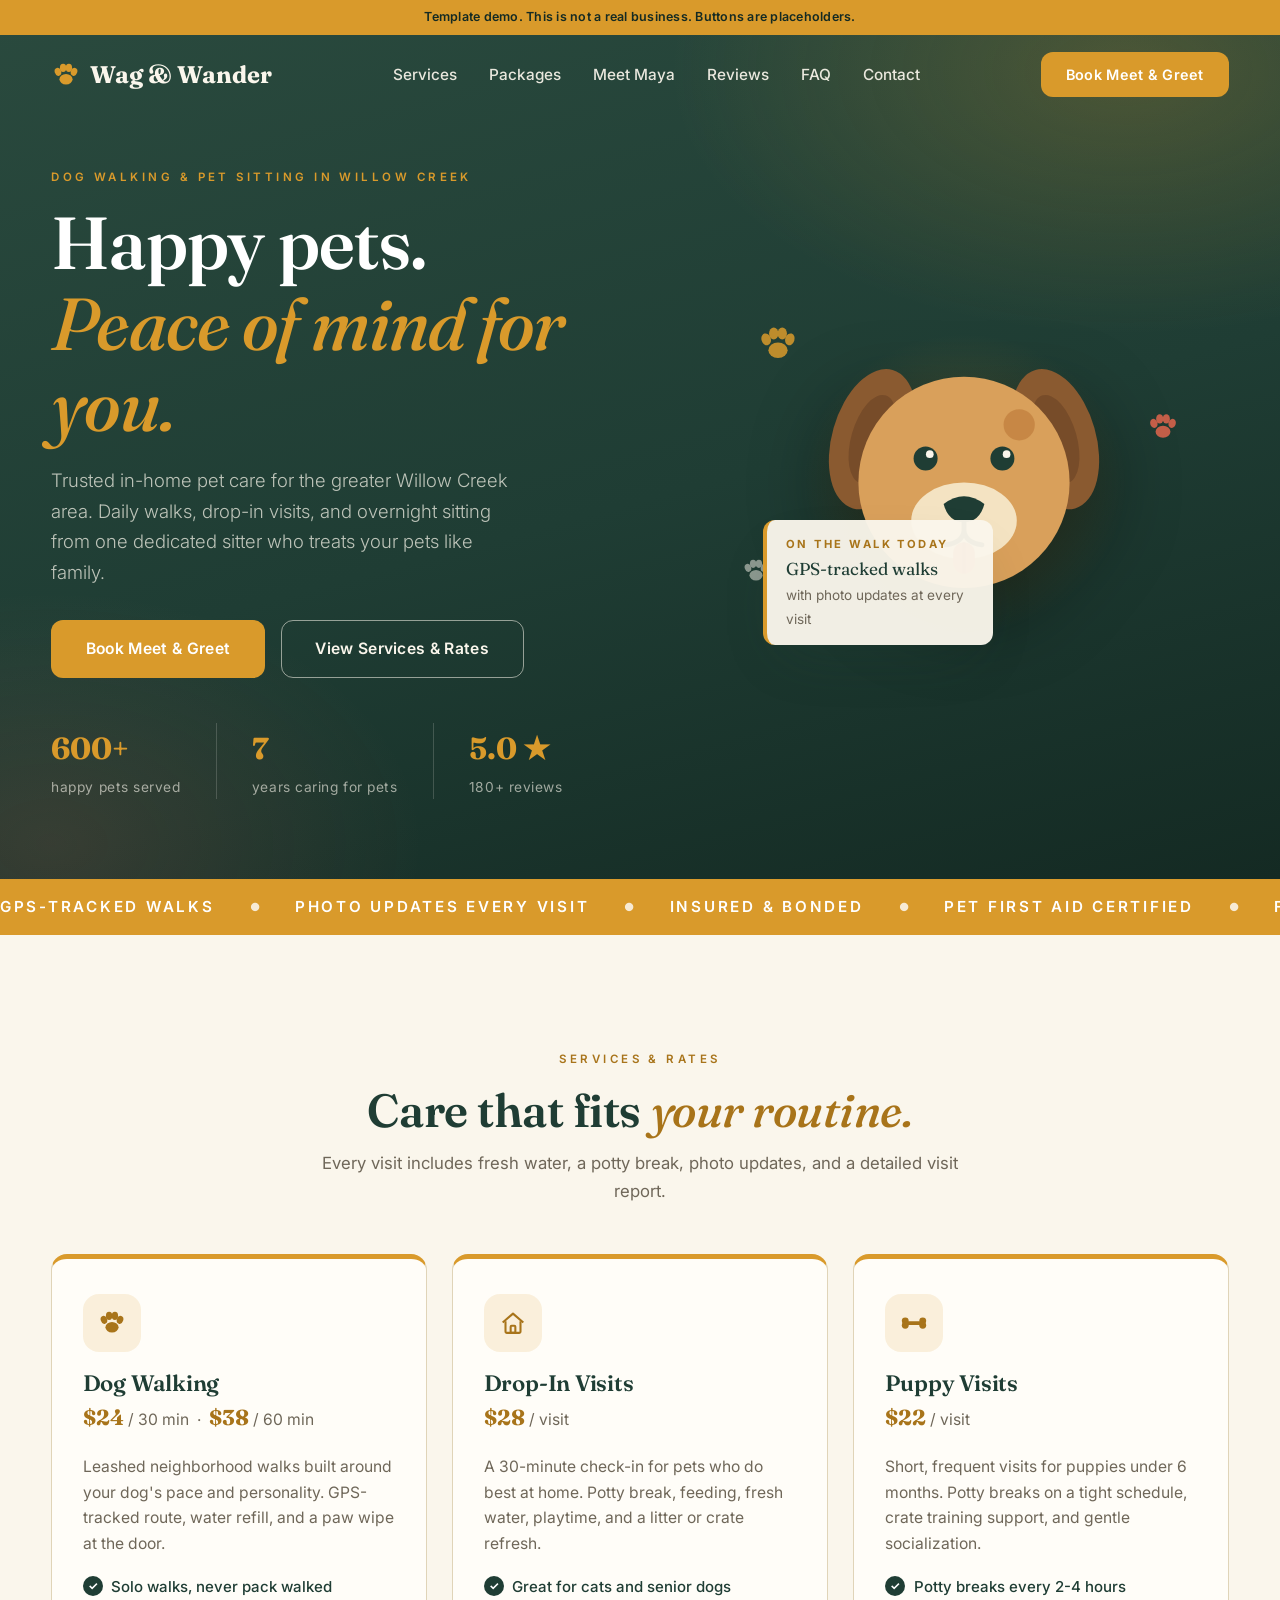
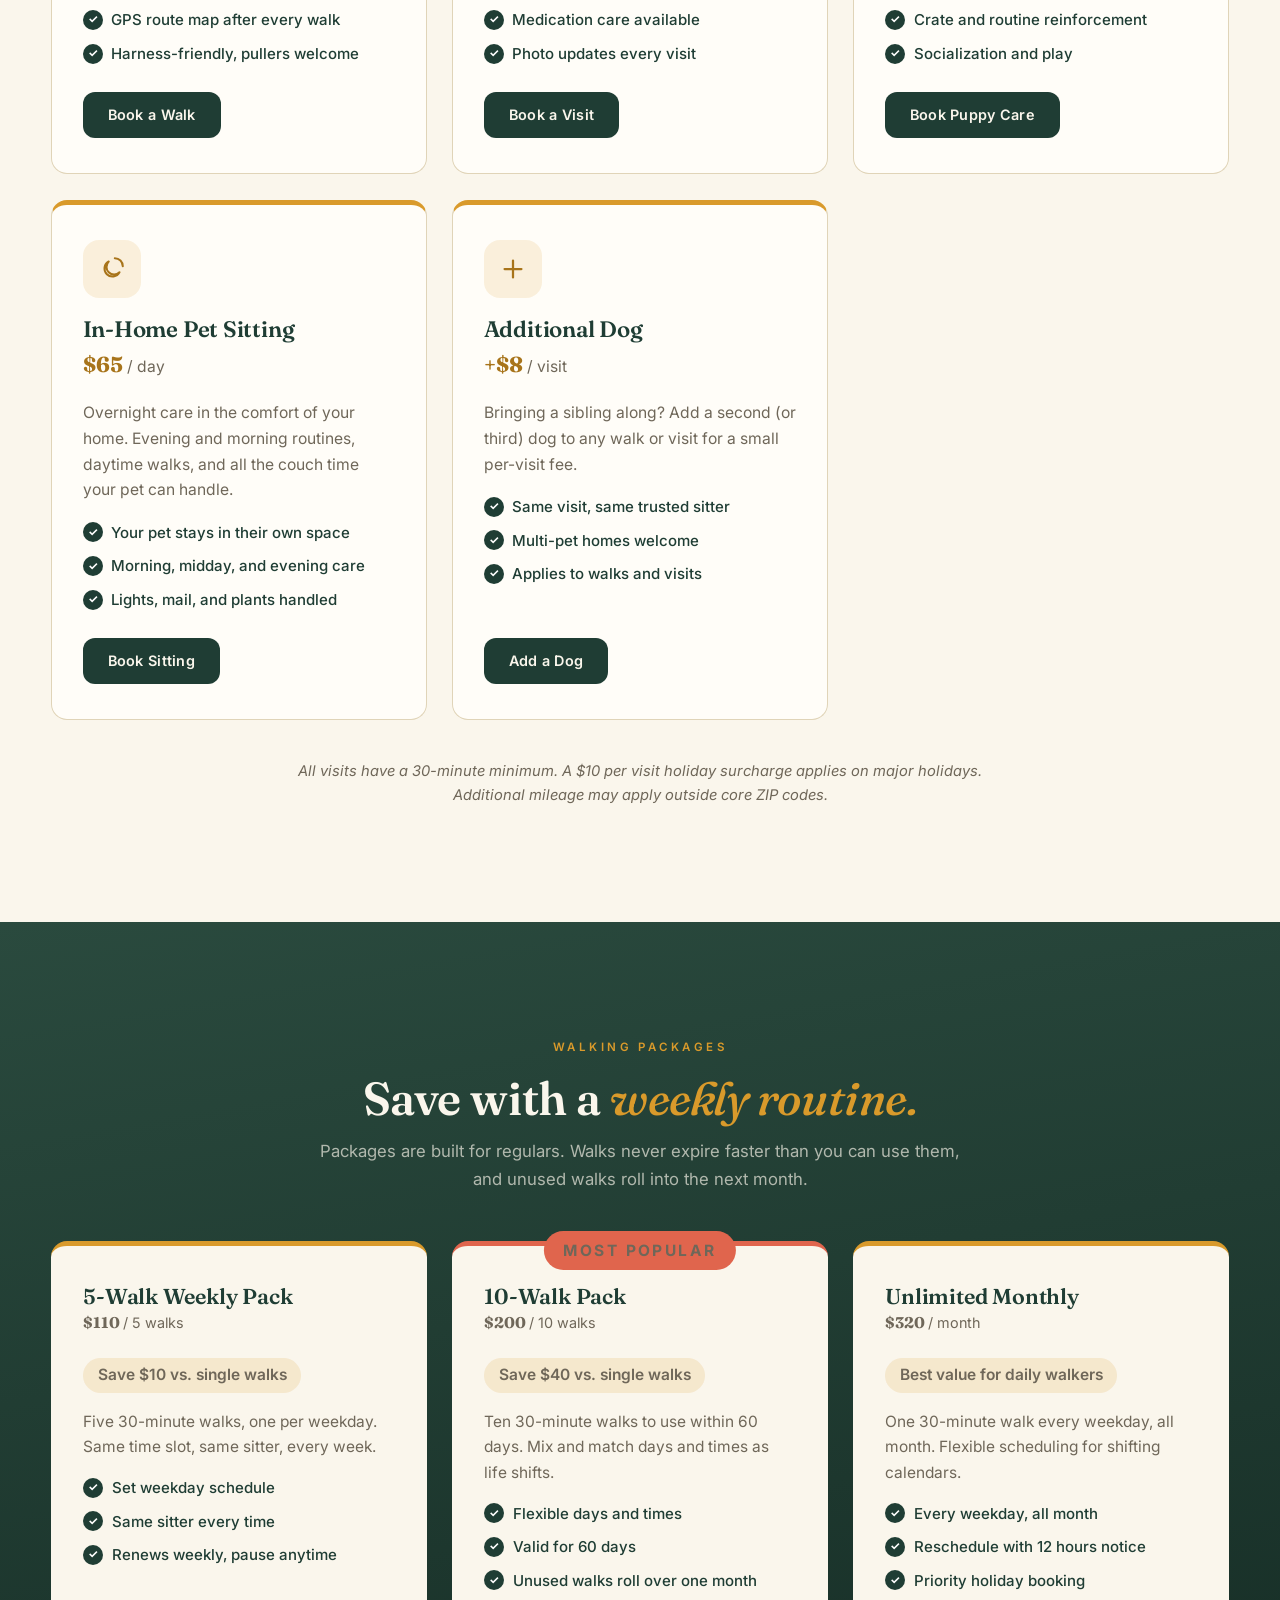
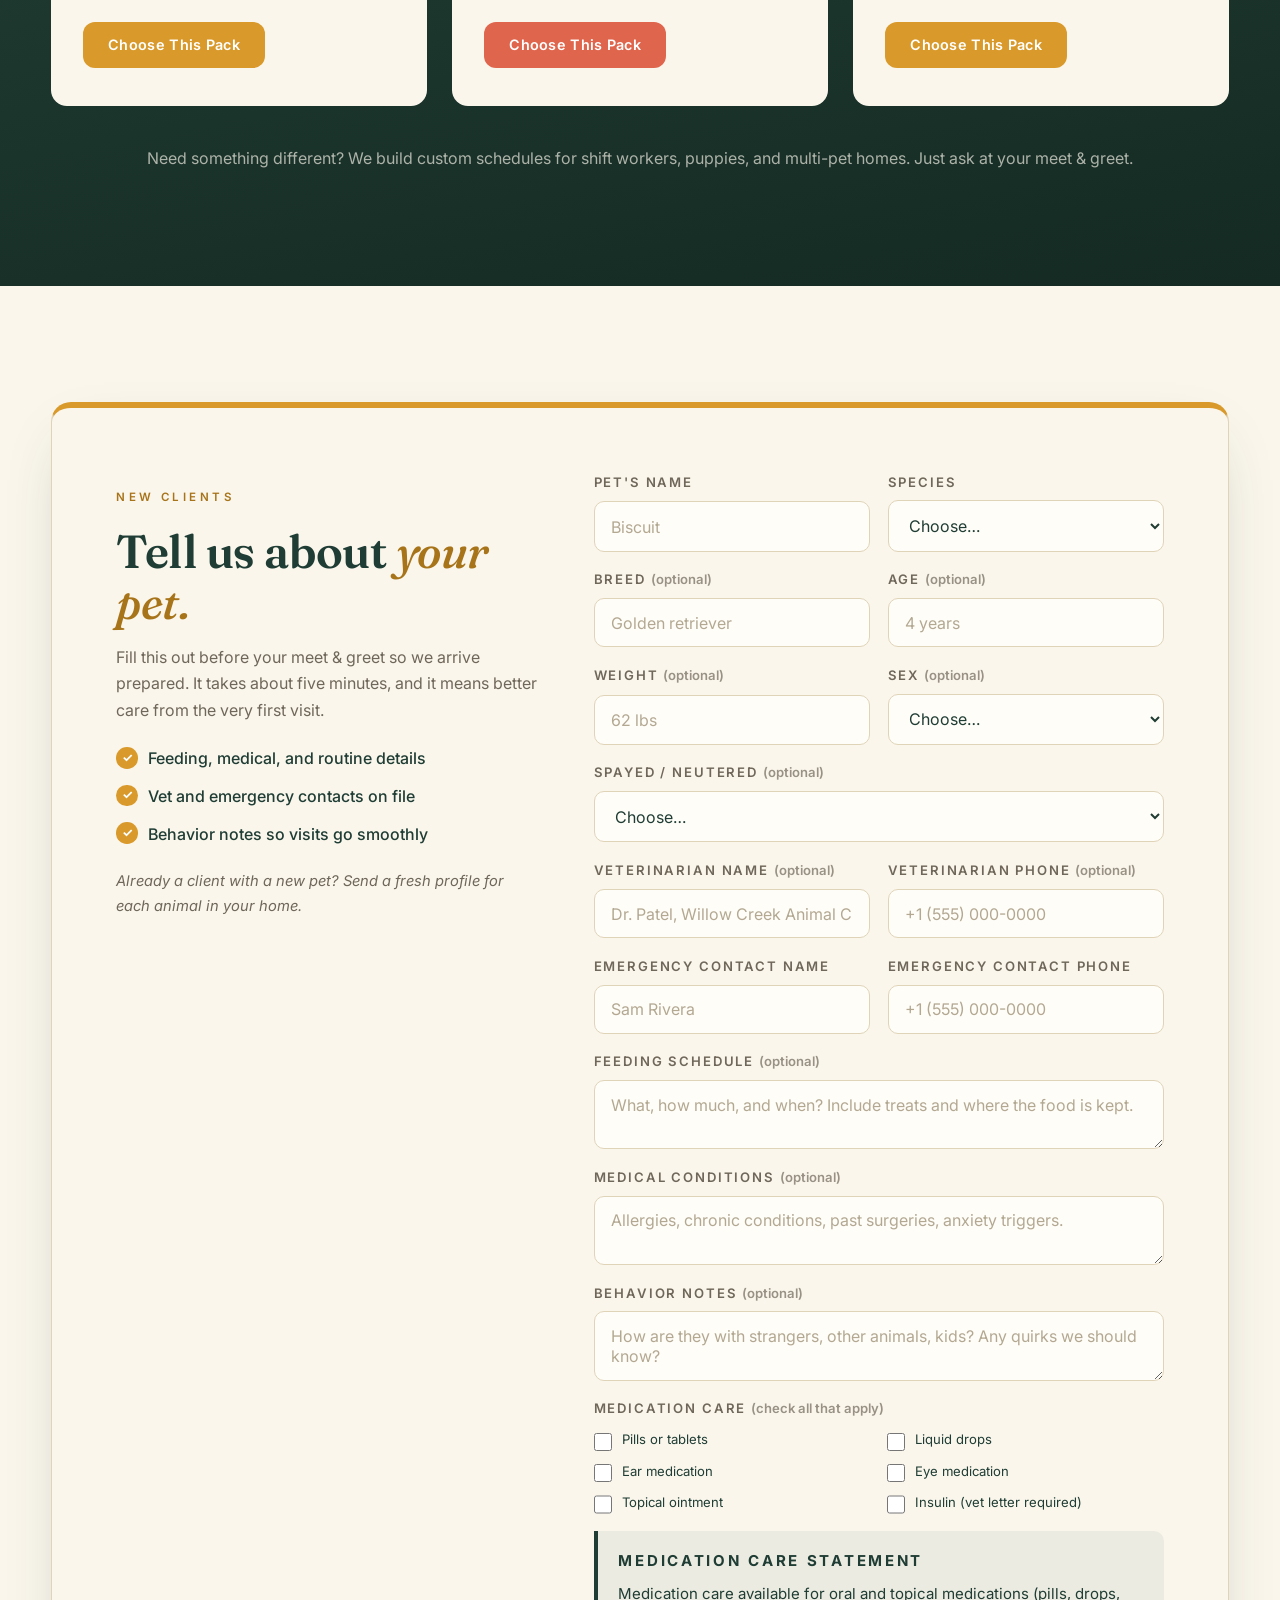
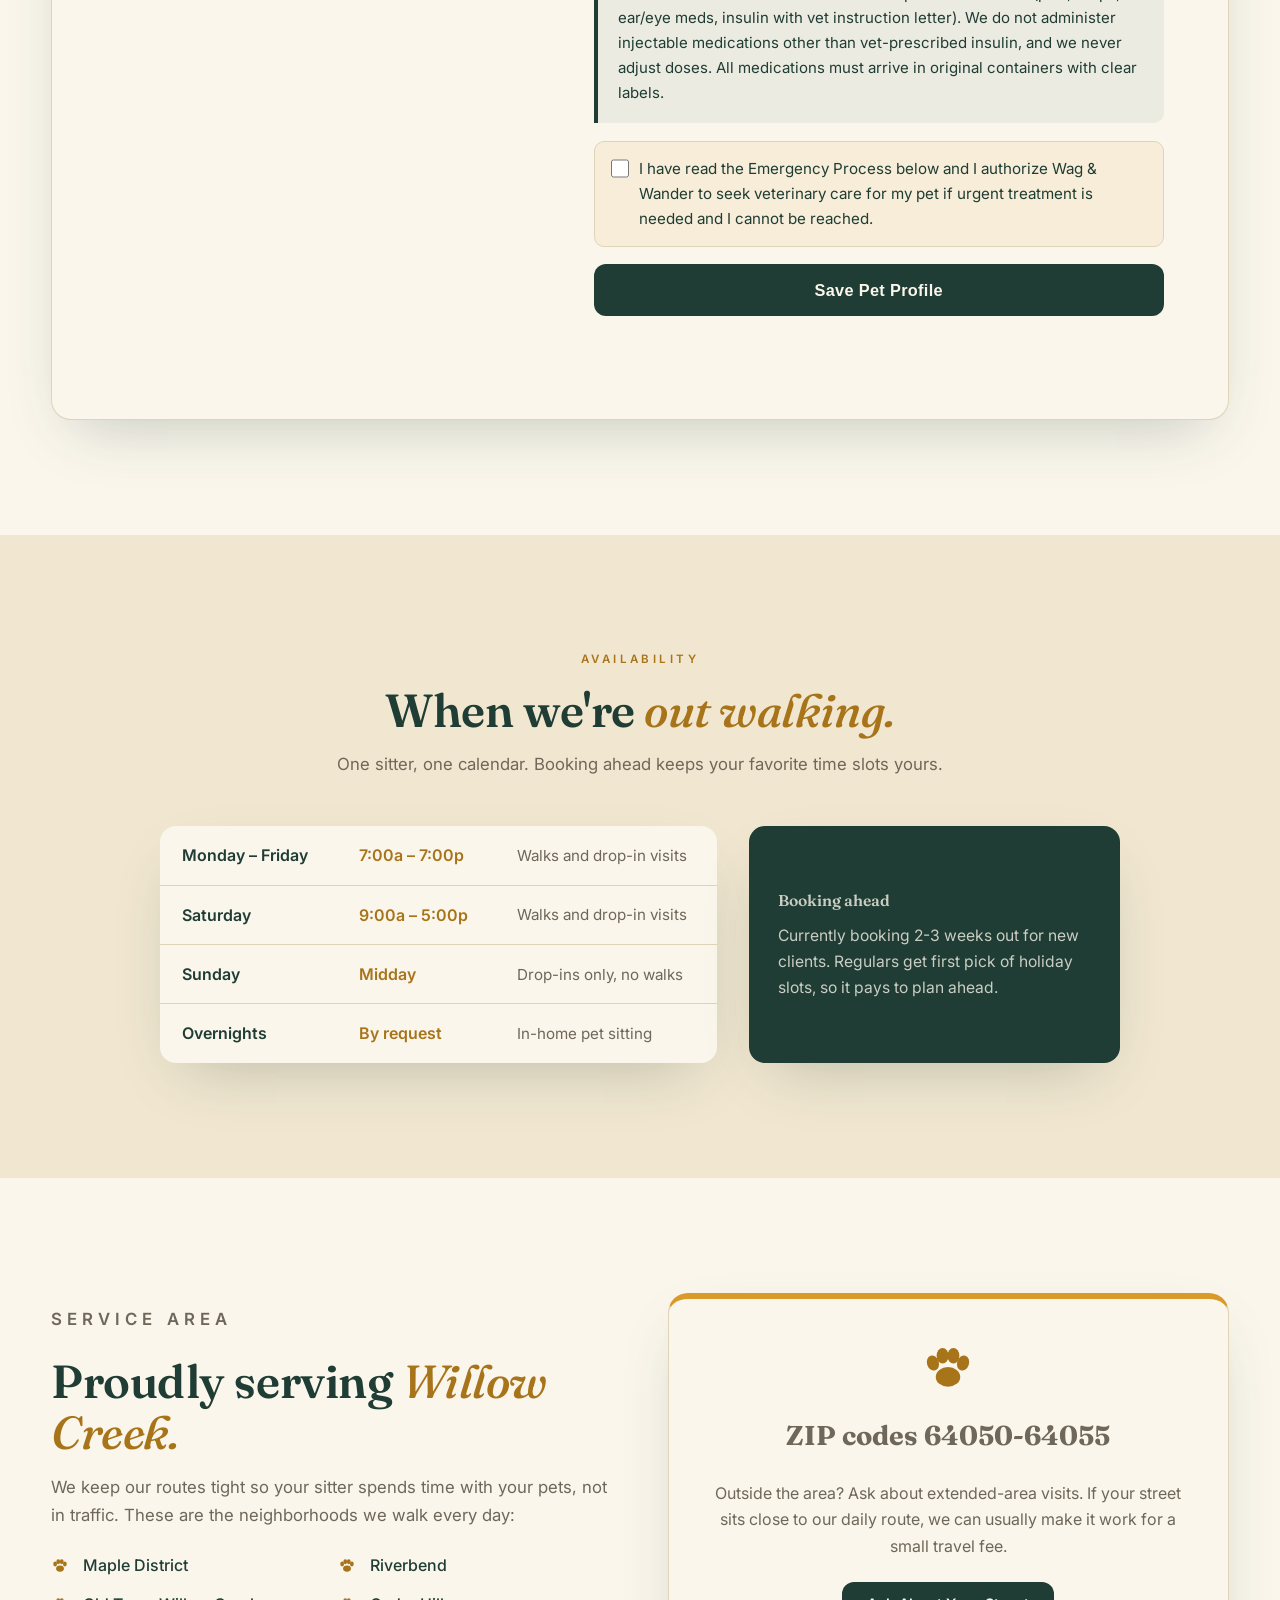
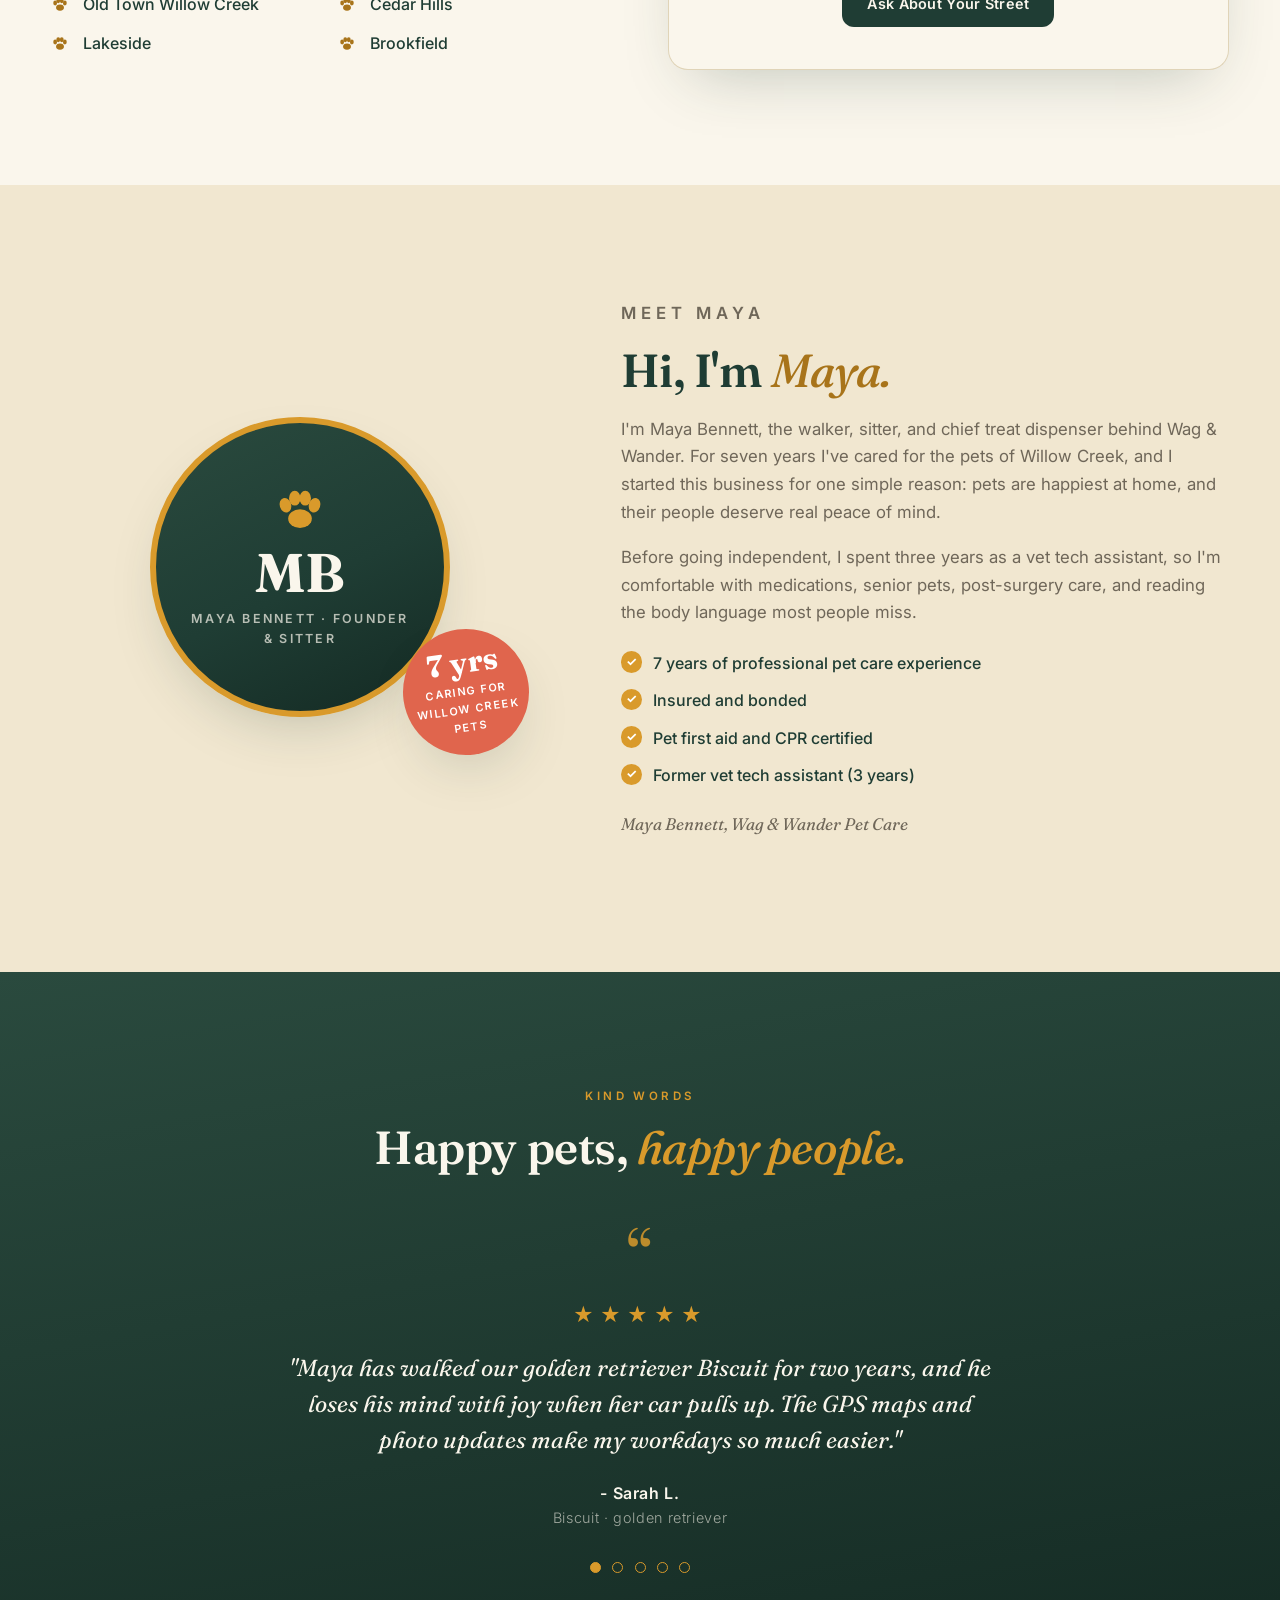
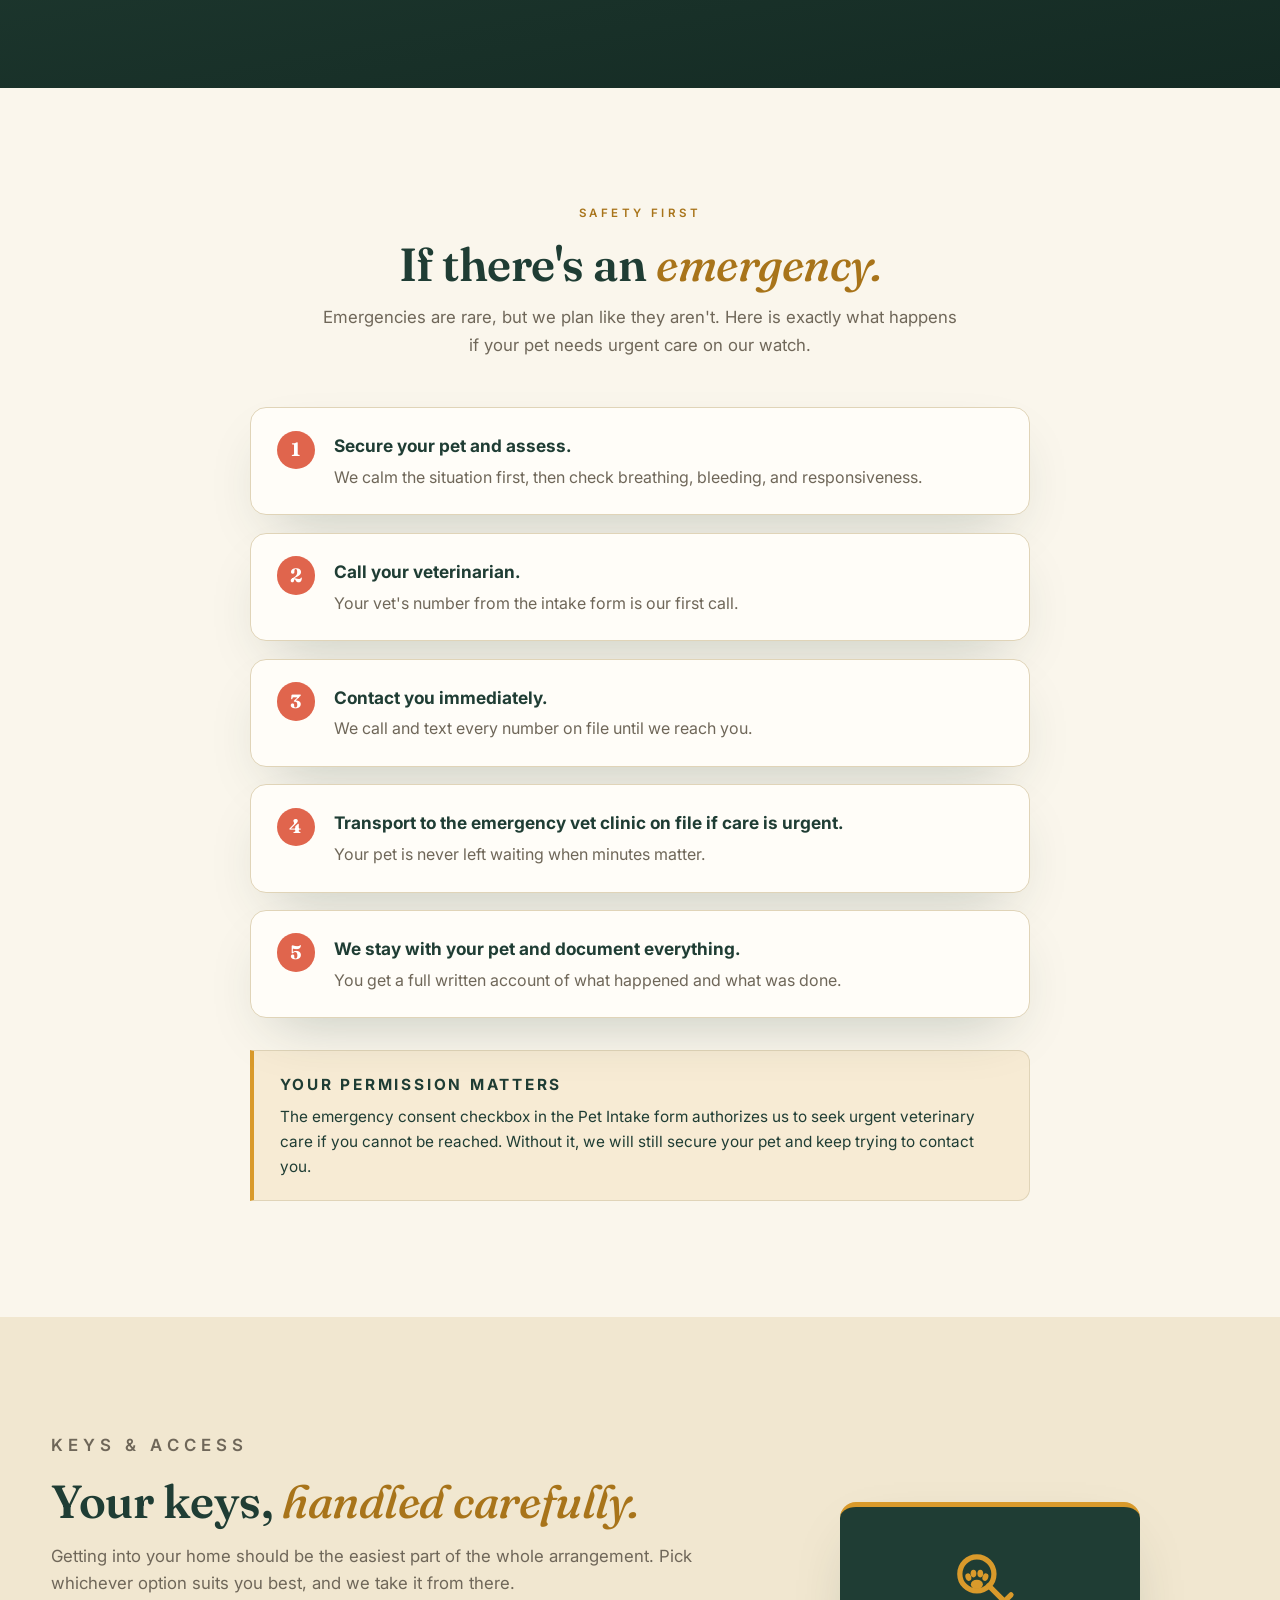
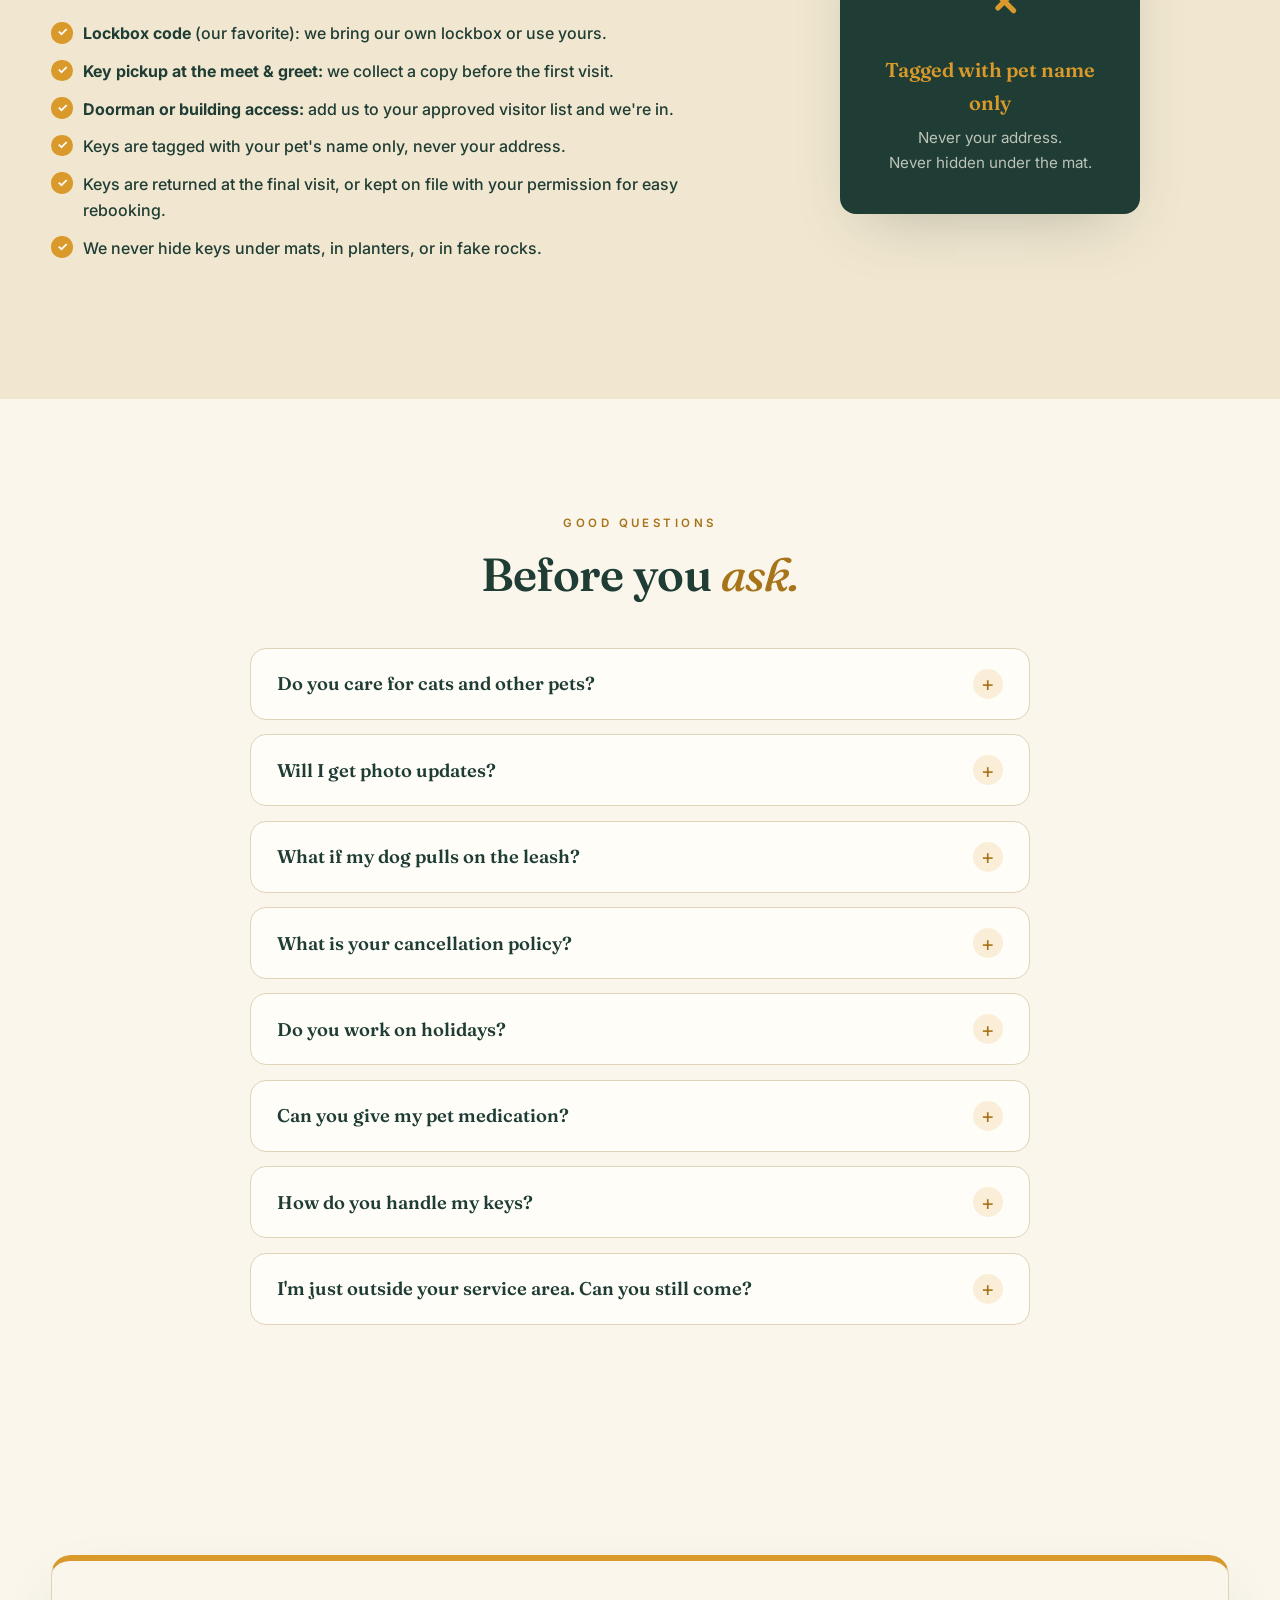
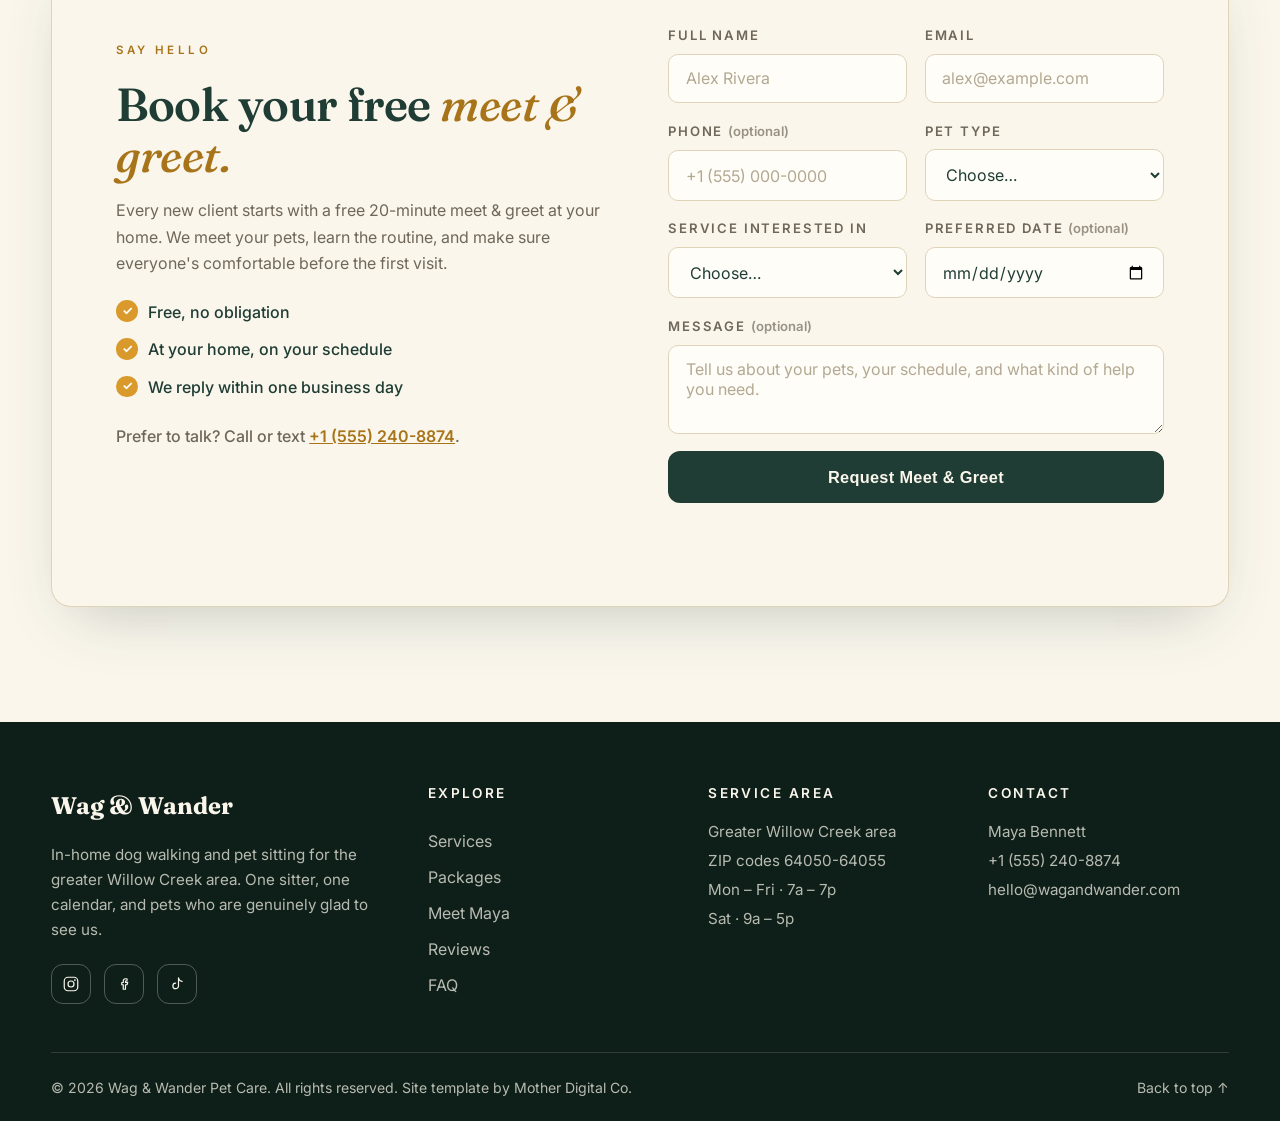
==== cleaning-company/index.html @ d67cb857 "Add cleaning-company website template demo" ====
<!DOCTYPE html>
<html lang="en">
<head>
  <meta charset="UTF-8">
  <meta name="viewport" content="width=device-width, initial-scale=1.0">
  <title>Wag &amp; Wander Pet Care: Dog Walking &amp; Pet Sitting in Willow Creek</title>
  <meta name="description" content="Wag & Wander Pet Care: trusted dog walking, drop-in visits, and in-home pet sitting in the greater Willow Creek area. Insured, bonded, and pet first aid certified.">

  <!-- ============================================================
       ★ WAG & WANDER TEMPLATE - QUICK CUSTOMIZATION ★
       ------------------------------------------------------------
       1. BUSINESS NAME ..: search for "Wag &amp; Wander"
                           (written "Wag & Wander" in plain text)
       2. SITTER NAME ....: search for "Maya Bennett"
       3. PHONE ..........: search for "+1 (555) 240-8874"
       4. EMAIL ..........: search for "hello@wagandwander.com"
       5. SERVICE AREA ...: search for "Willow Creek"
       6. SERVICES/PRICES : edit the "Services & Rates" section below
       7. COLORS & FONTS .: edit the :root variables in styles.css
       8. FORMS ..........: point the forms to Formspree/Basin,
                           see the comment above each <form> tag
       NOTE: every "Book" button is an inert href="#" placeholder.
       Point buyers to connect their own scheduler (Calendly,
       Acuity, etc.) when they customize the template.
       ============================================================ -->

  <link rel="preconnect" href="https://fonts.googleapis.com">
  <link rel="preconnect" href="https://fonts.gstatic.com" crossorigin>
  <link href="https://fonts.googleapis.com/css2?family=Fraunces:ital,opsz,wght@0,9..144,400;0,9..144,500;0,9..144,600;0,9..144,700;1,9..144,400;1,9..144,500&family=Inter:wght@300;400;500;600&display=swap" rel="stylesheet">
  <link rel="stylesheet" href="styles.css">
</head>
<body>

  <!-- ======================= HEADER ======================= -->
  <header class="site-header" id="siteHeader">
    <p class="demo-banner">Template demo. This is not a real business. Buttons are placeholders.</p>
    <div class="container header-inner">
      <a href="#top" class="logo" aria-label="Wag and Wander home">
        <svg class="logo-mark" viewBox="0 0 32 32" fill="currentColor" aria-hidden="true">
          <ellipse cx="16" cy="20.5" rx="7" ry="5.6"/>
          <ellipse cx="7.4" cy="12.6" rx="3.4" ry="4.4" transform="rotate(-18 7.4 12.6)"/>
          <ellipse cx="12.9" cy="8.4" rx="3.4" ry="4.4"/>
          <ellipse cx="19.1" cy="8.4" rx="3.4" ry="4.4"/>
          <ellipse cx="24.6" cy="12.6" rx="3.4" ry="4.4" transform="rotate(18 24.6 12.6)"/>
        </svg>
        <span>Wag &amp; Wander</span>
      </a>
      <nav class="main-nav" aria-label="Primary">
        <a href="#services">Services</a>
        <a href="#packages">Packages</a>
        <a href="#maya">Meet Maya</a>
        <a href="#reviews">Reviews</a>
        <a href="#faq">FAQ</a>
        <a href="#contact">Contact</a>
      </nav>
      <div class="header-actions">
        <a class="btn btn-small btn-amber" href="#">Book Meet &amp; Greet</a>
        <button class="nav-toggle" id="navToggle" aria-label="Open menu" aria-expanded="false">
          <span></span><span></span><span></span>
        </button>
      </div>
    </div>
    <nav class="mobile-nav" id="mobileNav" aria-label="Mobile">
      <a href="#services">Services</a>
      <a href="#packages">Packages</a>
      <a href="#maya">Meet Maya</a>
      <a href="#reviews">Reviews</a>
      <a href="#faq">FAQ</a>
      <a href="#contact">Contact</a>
      <a class="btn btn-amber" href="#">Book Meet &amp; Greet</a>
    </nav>
  </header>

  <main id="top">

    <!-- ======================= HERO ======================= -->
    <section class="hero">
      <div class="container hero-grid">
        <div class="hero-copy reveal">
          <p class="eyebrow">Dog Walking &amp; Pet Sitting in Willow Creek</p>
          <h1>Happy pets.<br><em>Peace of mind for you.</em></h1>
          <p class="lede">Trusted in-home pet care for the greater Willow Creek area. Daily walks, drop-in visits, and overnight sitting from one dedicated sitter who treats your pets like family.</p>
          <div class="hero-ctas">
            <a class="btn btn-amber" href="#">Book Meet &amp; Greet</a>
            <a class="btn btn-outline" href="#services">View Services &amp; Rates</a>
          </div>
          <ul class="hero-stats">
            <li><strong>600+</strong><span>happy pets served</span></li>
            <li><strong>7</strong><span>years caring for pets</span></li>
            <li><strong>5.0 ★</strong><span>180+ reviews</span></li>
          </ul>
        </div>
        <div class="hero-visual reveal" aria-hidden="true">
          <div class="pup-stage">
            <div class="pup-glow"></div>
            <!-- Original SVG artwork: friendly dog face badge -->
            <svg class="dog-svg" viewBox="0 0 300 300" fill="none">
              <ellipse cx="74" cy="116" rx="34" ry="60" fill="#8a5a30" transform="rotate(16 74 116)"/>
              <ellipse cx="226" cy="116" rx="34" ry="60" fill="#8a5a30" transform="rotate(-16 226 116)"/>
              <ellipse cx="74" cy="116" rx="18" ry="38" fill="#6b4426" transform="rotate(16 74 116)" opacity="0.6"/>
              <ellipse cx="226" cy="116" rx="18" ry="38" fill="#6b4426" transform="rotate(-16 226 116)" opacity="0.6"/>
              <circle cx="150" cy="152" r="88" fill="#d9a05b"/>
              <circle cx="196" cy="104" r="13" fill="#b87333" opacity="0.55"/>
              <circle cx="118" cy="132" r="10" fill="#1f3d34"/>
              <circle cx="182" cy="132" r="10" fill="#1f3d34"/>
              <circle cx="121.5" cy="128.5" r="3.2" fill="#faf6ec"/>
              <circle cx="185.5" cy="128.5" r="3.2" fill="#faf6ec"/>
              <ellipse cx="150" cy="184" rx="44" ry="32" fill="#f4e3c2"/>
              <path d="M133 170 q17 -13 34 0 q-4 15 -17 15 q-13 0 -17 -15z" fill="#1f3d34"/>
              <path d="M150 185 v7 M150 192 q-1 10 -15 12 M150 192 q1 10 15 12" stroke="#1f3d34" stroke-width="4" stroke-linecap="round"/>
              <rect x="141" y="202" width="18" height="26" rx="9" fill="#e0654d"/>
              <path d="M150 202 v26" stroke="#c24f38" stroke-width="2.5"/>
            </svg>
            <!-- Floating paw prints -->
            <svg class="paw-float paw-1" viewBox="0 0 32 32" fill="#d99a2b"><ellipse cx="16" cy="20.5" rx="7" ry="5.6"/><ellipse cx="7.4" cy="12.6" rx="3.4" ry="4.4" transform="rotate(-18 7.4 12.6)"/><ellipse cx="12.9" cy="8.4" rx="3.4" ry="4.4"/><ellipse cx="19.1" cy="8.4" rx="3.4" ry="4.4"/><ellipse cx="24.6" cy="12.6" rx="3.4" ry="4.4" transform="rotate(18 24.6 12.6)"/></svg>
            <svg class="paw-float paw-2" viewBox="0 0 32 32" fill="#e0654d"><ellipse cx="16" cy="20.5" rx="7" ry="5.6"/><ellipse cx="7.4" cy="12.6" rx="3.4" ry="4.4" transform="rotate(-18 7.4 12.6)"/><ellipse cx="12.9" cy="8.4" rx="3.4" ry="4.4"/><ellipse cx="19.1" cy="8.4" rx="3.4" ry="4.4"/><ellipse cx="24.6" cy="12.6" rx="3.4" ry="4.4" transform="rotate(18 24.6 12.6)"/></svg>
            <svg class="paw-float paw-3" viewBox="0 0 32 32" fill="#faf6ec"><ellipse cx="16" cy="20.5" rx="7" ry="5.6"/><ellipse cx="7.4" cy="12.6" rx="3.4" ry="4.4" transform="rotate(-18 7.4 12.6)"/><ellipse cx="12.9" cy="8.4" rx="3.4" ry="4.4"/><ellipse cx="19.1" cy="8.4" rx="3.4" ry="4.4"/><ellipse cx="24.6" cy="12.6" rx="3.4" ry="4.4" transform="rotate(18 24.6 12.6)"/></svg>
            <div class="walk-card">
              <p class="walk-card-title">On the walk today</p>
              <p class="walk-card-text">GPS-tracked walks<br><span>with photo updates at every visit</span></p>
            </div>
          </div>
        </div>
      </div>
    </section>

    <!-- ======================= MARQUEE ======================= -->
    <div class="marquee" aria-hidden="true">
      <div class="marquee-track">
        <span>GPS-Tracked Walks</span><i>●</i><span>Photo Updates Every Visit</span><i>●</i><span>Insured &amp; Bonded</span><i>●</i><span>Pet First Aid Certified</span><i>●</i><span>Former Vet Tech Assistant</span><i>●</i><span>600+ Happy Pets</span><i>●</i>
        <span>GPS-Tracked Walks</span><i>●</i><span>Photo Updates Every Visit</span><i>●</i><span>Insured &amp; Bonded</span><i>●</i><span>Pet First Aid Certified</span><i>●</i><span>Former Vet Tech Assistant</span><i>●</i><span>600+ Happy Pets</span><i>●</i>
      </div>
    </div>

    <!-- ======================= SERVICES & RATES ======================= -->
    <section class="section services" id="services">
      <div class="container">
        <div class="section-head reveal">
          <p class="eyebrow">Services &amp; Rates</p>
          <h2>Care that fits <em>your routine.</em></h2>
          <p class="section-sub">Every visit includes fresh water, a potty break, photo updates, and a detailed visit report.</p>
        </div>
        <div class="service-grid">
          <article class="service-card reveal">
            <div class="service-icon" aria-hidden="true">
              <svg viewBox="0 0 32 32" fill="currentColor"><ellipse cx="16" cy="20.5" rx="7" ry="5.6"/><ellipse cx="7.4" cy="12.6" rx="3.4" ry="4.4" transform="rotate(-18 7.4 12.6)"/><ellipse cx="12.9" cy="8.4" rx="3.4" ry="4.4"/><ellipse cx="19.1" cy="8.4" rx="3.4" ry="4.4"/><ellipse cx="24.6" cy="12.6" rx="3.4" ry="4.4" transform="rotate(18 24.6 12.6)"/></svg>
            </div>
            <h3>Dog Walking</h3>
            <p class="price-line"><strong>$24</strong> / 30 min &nbsp;·&nbsp; <strong>$38</strong> / 60 min</p>
            <p>Leashed neighborhood walks built around your dog's pace and personality. GPS-tracked route, water refill, and a paw wipe at the door.</p>
            <ul class="service-list">
              <li>Solo walks, never pack walked</li>
              <li>GPS route map after every walk</li>
              <li>Harness-friendly, pullers welcome</li>
            </ul>
            <a class="btn btn-forest btn-small" href="#">Book a Walk</a>
          </article>
          <article class="service-card reveal">
            <div class="service-icon" aria-hidden="true">
              <svg viewBox="0 0 32 32" fill="none" stroke="currentColor" stroke-width="2.2" stroke-linejoin="round"><path d="M5 15.5 16 6l11 9.5"/><path d="M8 14v11a1.5 1.5 0 0 0 1.5 1.5h13A1.5 1.5 0 0 0 24 25V14"/><rect x="13.5" y="19" width="5" height="7.5" rx="1"/></svg>
            </div>
            <h3>Drop-In Visits</h3>
            <p class="price-line"><strong>$28</strong> / visit</p>
            <p>A 30-minute check-in for pets who do best at home. Potty break, feeding, fresh water, playtime, and a litter or crate refresh.</p>
            <ul class="service-list">
              <li>Great for cats and senior dogs</li>
              <li>Medication care available</li>
              <li>Photo updates every visit</li>
            </ul>
            <a class="btn btn-forest btn-small" href="#">Book a Visit</a>
          </article>
          <article class="service-card reveal">
            <div class="service-icon" aria-hidden="true">
              <svg viewBox="0 0 48 20" fill="currentColor"><circle cx="10" cy="6.5" r="5.5"/><circle cx="10" cy="13.5" r="5.5"/><circle cx="38" cy="6.5" r="5.5"/><circle cx="38" cy="13.5" r="5.5"/><rect x="8" y="7" width="32" height="6" rx="3"/></svg>
            </div>
            <h3>Puppy Visits</h3>
            <p class="price-line"><strong>$22</strong> / visit</p>
            <p>Short, frequent visits for puppies under 6 months. Potty breaks on a tight schedule, crate training support, and gentle socialization.</p>
            <ul class="service-list">
              <li>Potty breaks every 2-4 hours</li>
              <li>Crate and routine reinforcement</li>
              <li>Socialization and play</li>
            </ul>
            <a class="btn btn-forest btn-small" href="#">Book Puppy Care</a>
          </article>
          <article class="service-card reveal">
            <div class="service-icon" aria-hidden="true">
              <svg viewBox="0 0 32 32" fill="none" stroke="currentColor" stroke-width="2.2" stroke-linecap="round" stroke-linejoin="round"><path d="M24 19.5A8.5 8.5 0 1 1 12.5 8 6.8 6.8 0 0 0 24 19.5z"/><path d="M19 4.5A8.5 8.5 0 0 1 27.5 13"/></svg>
            </div>
            <h3>In-Home Pet Sitting</h3>
            <p class="price-line"><strong>$65</strong> / day</p>
            <p>Overnight care in the comfort of your home. Evening and morning routines, daytime walks, and all the couch time your pet can handle.</p>
            <ul class="service-list">
              <li>Your pet stays in their own space</li>
              <li>Morning, midday, and evening care</li>
              <li>Lights, mail, and plants handled</li>
            </ul>
            <a class="btn btn-forest btn-small" href="#">Book Sitting</a>
          </article>
          <article class="service-card reveal">
            <div class="service-icon" aria-hidden="true">
              <svg viewBox="0 0 32 32" fill="none" stroke="currentColor" stroke-width="2.4" stroke-linecap="round"><path d="M16 7v18M7 16h18"/></svg>
            </div>
            <h3>Additional Dog</h3>
            <p class="price-line"><strong>+$8</strong> / visit</p>
            <p>Bringing a sibling along? Add a second (or third) dog to any walk or visit for a small per-visit fee.</p>
            <ul class="service-list">
              <li>Same visit, same trusted sitter</li>
              <li>Multi-pet homes welcome</li>
              <li>Applies to walks and visits</li>
            </ul>
            <a class="btn btn-forest btn-small" href="#">Add a Dog</a>
          </article>
        </div>
        <p class="fine-print reveal">All visits have a 30-minute minimum. A $10 per visit holiday surcharge applies on major holidays. Additional mileage may apply outside core ZIP codes.</p>
      </div>
    </section>

    <!-- ======================= PACKAGES ======================= -->
    <section class="section packages" id="packages">
      <div class="container">
        <div class="section-head reveal">
          <p class="eyebrow">Walking Packages</p>
          <h2>Save with a <em>weekly routine.</em></h2>
          <p class="section-sub">Packages are built for regulars. Walks never expire faster than you can use them, and unused walks roll into the next month.</p>
        </div>
        <div class="pack-grid">
          <article class="pack-card reveal">
            <h3>5-Walk Weekly Pack</h3>
            <p class="pack-price">$110 <span>/ 5 walks</span></p>
            <p class="save-tag">Save $10 vs. single walks</p>
            <p>Five 30-minute walks, one per weekday. Same time slot, same sitter, every week.</p>
            <ul class="service-list">
              <li>Set weekday schedule</li>
              <li>Same sitter every time</li>
              <li>Renews weekly, pause anytime</li>
            </ul>
            <a class="btn btn-amber btn-small" href="#">Choose This Pack</a>
          </article>
          <article class="pack-card pack-featured reveal">
            <p class="pack-badge">Most Popular</p>
            <h3>10-Walk Pack</h3>
            <p class="pack-price">$200 <span>/ 10 walks</span></p>
            <p class="save-tag">Save $40 vs. single walks</p>
            <p>Ten 30-minute walks to use within 60 days. Mix and match days and times as life shifts.</p>
            <ul class="service-list">
              <li>Flexible days and times</li>
              <li>Valid for 60 days</li>
              <li>Unused walks roll over one month</li>
            </ul>
            <a class="btn btn-coral btn-small" href="#">Choose This Pack</a>
          </article>
          <article class="pack-card reveal">
            <h3>Unlimited Monthly</h3>
            <p class="pack-price">$320 <span>/ month</span></p>
            <p class="save-tag">Best value for daily walkers</p>
            <p>One 30-minute walk every weekday, all month. Flexible scheduling for shifting calendars.</p>
            <ul class="service-list">
              <li>Every weekday, all month</li>
              <li>Reschedule with 12 hours notice</li>
              <li>Priority holiday booking</li>
            </ul>
            <a class="btn btn-amber btn-small" href="#">Choose This Pack</a>
          </article>
        </div>
        <p class="pack-note reveal">Need something different? We build custom schedules for shift workers, puppies, and multi-pet homes. Just ask at your meet &amp; greet.</p>
      </div>
    </section>

    <!-- ======================= PET INTAKE ======================= -->
    <section class="section intake" id="intake">
      <div class="container intake-card reveal">
        <div class="intake-copy">
          <p class="eyebrow">New Clients</p>
          <h2>Tell us about <em>your pet.</em></h2>
          <p>Fill this out before your meet &amp; greet so we arrive prepared. It takes about five minutes, and it means better care from the very first visit.</p>
          <ul class="check-list">
            <li>Feeding, medical, and routine details</li>
            <li>Vet and emergency contacts on file</li>
            <li>Behavior notes so visits go smoothly</li>
          </ul>
          <p class="intake-side-note">Already a client with a new pet? Send a fresh profile for each animal in your home.</p>
        </div>
        <!-- TO MAKE THESE FORMS SEND EMAIL: create a free form endpoint at
             https://formspree.io or https://usebasin.com, then change each
             <form> tag to: <form action="https://formspree.io/f/YOUR_ID" method="POST"> -->
        <form class="intake-form" id="intakeForm" novalidate>
          <div class="field-row">
            <div class="field">
              <label for="iPetName">Pet's name</label>
              <input id="iPetName" name="pet_name" type="text" placeholder="Biscuit" required>
            </div>
            <div class="field">
              <label for="iSpecies">Species</label>
              <select id="iSpecies" name="species" required>
                <option value="" disabled selected>Choose…</option>
                <option>Dog</option>
                <option>Cat</option>
                <option>Bird</option>
                <option>Small mammal</option>
                <option>Reptile</option>
                <option>Other</option>
              </select>
            </div>
          </div>
          <div class="field-row">
            <div class="field">
              <label for="iBreed">Breed <span class="opt">(optional)</span></label>
              <input id="iBreed" name="breed" type="text" placeholder="Golden retriever">
            </div>
            <div class="field">
              <label for="iAge">Age <span class="opt">(optional)</span></label>
              <input id="iAge" name="age" type="text" placeholder="4 years">
            </div>
          </div>
          <div class="field-row">
            <div class="field">
              <label for="iWeight">Weight <span class="opt">(optional)</span></label>
              <input id="iWeight" name="weight" type="text" placeholder="62 lbs">
            </div>
            <div class="field">
              <label for="iSex">Sex <span class="opt">(optional)</span></label>
              <select id="iSex" name="sex">
                <option value="" disabled selected>Choose…</option>
                <option>Female</option>
                <option>Male</option>
              </select>
            </div>
          </div>
          <div class="field">
            <label for="iFixed">Spayed / neutered <span class="opt">(optional)</span></label>
            <select id="iFixed" name="spayed_neutered">
              <option value="" disabled selected>Choose…</option>
              <option>Yes</option>
              <option>No</option>
              <option>Not sure</option>
            </select>
          </div>
          <div class="field-row">
            <div class="field">
              <label for="iVetName">Veterinarian name <span class="opt">(optional)</span></label>
              <input id="iVetName" name="vet_name" type="text" placeholder="Dr. Patel, Willow Creek Animal Clinic">
            </div>
            <div class="field">
              <label for="iVetPhone">Veterinarian phone <span class="opt">(optional)</span></label>
              <input id="iVetPhone" name="vet_phone" type="tel" placeholder="+1 (555) 000-0000">
            </div>
          </div>
          <div class="field-row">
            <div class="field">
              <label for="iEmergName">Emergency contact name</label>
              <input id="iEmergName" name="emergency_name" type="text" placeholder="Sam Rivera" required>
            </div>
            <div class="field">
              <label for="iEmergPhone">Emergency contact phone</label>
              <input id="iEmergPhone" name="emergency_phone" type="tel" placeholder="+1 (555) 000-0000" required>
            </div>
          </div>
          <div class="field">
            <label for="iFeeding">Feeding schedule <span class="opt">(optional)</span></label>
            <textarea id="iFeeding" name="feeding" rows="2" placeholder="What, how much, and when? Include treats and where the food is kept."></textarea>
          </div>
          <div class="field">
            <label for="iMedical">Medical conditions <span class="opt">(optional)</span></label>
            <textarea id="iMedical" name="medical" rows="2" placeholder="Allergies, chronic conditions, past surgeries, anxiety triggers."></textarea>
          </div>
          <div class="field">
            <label for="iBehavior">Behavior notes <span class="opt">(optional)</span></label>
            <textarea id="iBehavior" name="behavior" rows="2" placeholder="How are they with strangers, other animals, kids? Any quirks we should know?"></textarea>
          </div>
          <fieldset class="field med-field">
            <legend>Medication care <span class="opt">(check all that apply)</span></legend>
            <div class="check-grid">
              <label class="check"><input type="checkbox" name="meds" value="pills"><span>Pills or tablets</span></label>
              <label class="check"><input type="checkbox" name="meds" value="drops"><span>Liquid drops</span></label>
              <label class="check"><input type="checkbox" name="meds" value="ear"><span>Ear medication</span></label>
              <label class="check"><input type="checkbox" name="meds" value="eye"><span>Eye medication</span></label>
              <label class="check"><input type="checkbox" name="meds" value="topical"><span>Topical ointment</span></label>
              <label class="check"><input type="checkbox" name="meds" value="insulin"><span>Insulin (vet letter required)</span></label>
            </div>
          </fieldset>
          <div class="med-box" role="note">
            <p class="med-box-title">Medication Care Statement</p>
            <p>Medication care available for oral and topical medications (pills, drops, ear/eye meds, insulin with vet instruction letter). We do not administer injectable medications other than vet-prescribed insulin, and we never adjust doses. All medications must arrive in original containers with clear labels.</p>
          </div>
          <label class="check check-consent">
            <input type="checkbox" id="iConsent" name="emergency_consent" required>
            <span>I have read the Emergency Process below and I authorize Wag &amp; Wander to seek veterinary care for my pet if urgent treatment is needed and I cannot be reached.</span>
          </label>
          <button class="btn btn-forest" type="submit">Save Pet Profile</button>
          <p class="form-msg" id="intakeMsg" role="status"></p>
        </form>
      </div>
    </section>

    <!-- ======================= AVAILABILITY ======================= -->
    <section class="section availability" id="availability">
      <div class="container">
        <div class="section-head reveal">
          <p class="eyebrow">Availability</p>
          <h2>When we're <em>out walking.</em></h2>
          <p class="section-sub">One sitter, one calendar. Booking ahead keeps your favorite time slots yours.</p>
        </div>
        <div class="avail-grid reveal">
          <table class="avail-table">
            <tbody>
              <tr><th>Monday – Friday</th><td>7:00a – 7:00p</td><td class="avail-detail">Walks and drop-in visits</td></tr>
              <tr><th>Saturday</th><td>9:00a – 5:00p</td><td class="avail-detail">Walks and drop-in visits</td></tr>
              <tr><th>Sunday</th><td>Midday</td><td class="avail-detail">Drop-ins only, no walks</td></tr>
              <tr><th>Overnights</th><td>By request</td><td class="avail-detail">In-home pet sitting</td></tr>
            </tbody>
          </table>
          <aside class="avail-note">
            <p class="avail-note-title">Booking ahead</p>
            <p>Currently booking 2-3 weeks out for new clients. Regulars get first pick of holiday slots, so it pays to plan ahead.</p>
          </aside>
        </div>
      </div>
    </section>

    <!-- ======================= SERVICE AREA ======================= -->
    <section class="section area" id="area">
      <div class="container area-grid">
        <div class="area-copy reveal">
          <p class="eyebrow">Service Area</p>
          <h2>Proudly serving <em>Willow Creek.</em></h2>
          <p>We keep our routes tight so your sitter spends time with your pets, not in traffic. These are the neighborhoods we walk every day:</p>
          <ul class="hood-list">
            <li>Maple District</li>
            <li>Riverbend</li>
            <li>Old Town Willow Creek</li>
            <li>Cedar Hills</li>
            <li>Lakeside</li>
            <li>Brookfield</li>
          </ul>
        </div>
        <div class="area-card reveal">
          <div class="area-paw" aria-hidden="true">
            <svg viewBox="0 0 32 32" fill="currentColor"><ellipse cx="16" cy="20.5" rx="7" ry="5.6"/><ellipse cx="7.4" cy="12.6" rx="3.4" ry="4.4" transform="rotate(-18 7.4 12.6)"/><ellipse cx="12.9" cy="8.4" rx="3.4" ry="4.4"/><ellipse cx="19.1" cy="8.4" rx="3.4" ry="4.4"/><ellipse cx="24.6" cy="12.6" rx="3.4" ry="4.4" transform="rotate(18 24.6 12.6)"/></svg>
          </div>
          <p class="area-zip">ZIP codes 64050-64055</p>
          <p>Outside the area? Ask about extended-area visits. If your street sits close to our daily route, we can usually make it work for a small travel fee.</p>
          <a class="btn btn-forest btn-small" href="#contact">Ask About Your Street</a>
        </div>
      </div>
    </section>

    <!-- ======================= MEET MAYA ======================= -->
    <section class="section maya" id="maya">
      <div class="container maya-grid">
        <div class="maya-visual reveal" aria-hidden="true">
          <!-- PHOTO PLACEHOLDER: swap this decorative badge for a real
               headshot, e.g. <img src="images/maya.jpg" alt="Maya Bennett"> -->
          <div class="maya-badge">
            <svg class="maya-paw" viewBox="0 0 32 32" fill="currentColor"><ellipse cx="16" cy="20.5" rx="7" ry="5.6"/><ellipse cx="7.4" cy="12.6" rx="3.4" ry="4.4" transform="rotate(-18 7.4 12.6)"/><ellipse cx="12.9" cy="8.4" rx="3.4" ry="4.4"/><ellipse cx="19.1" cy="8.4" rx="3.4" ry="4.4"/><ellipse cx="24.6" cy="12.6" rx="3.4" ry="4.4" transform="rotate(18 24.6 12.6)"/></svg>
            <span class="maya-initials">MB</span>
            <span class="maya-badge-text">Maya Bennett · Founder &amp; Sitter</span>
          </div>
          <div class="maya-stamp">
            <span class="stamp-num">7 yrs</span>
            <span class="stamp-text">caring for<br>Willow Creek pets</span>
          </div>
        </div>
        <div class="maya-copy reveal">
          <p class="eyebrow">Meet Maya</p>
          <h2>Hi, I'm <em>Maya.</em></h2>
          <p>I'm Maya Bennett, the walker, sitter, and chief treat dispenser behind Wag &amp; Wander. For seven years I've cared for the pets of Willow Creek, and I started this business for one simple reason: pets are happiest at home, and their people deserve real peace of mind.</p>
          <p>Before going independent, I spent three years as a vet tech assistant, so I'm comfortable with medications, senior pets, post-surgery care, and reading the body language most people miss.</p>
          <ul class="check-list">
            <li>7 years of professional pet care experience</li>
            <li>Insured and bonded</li>
            <li>Pet first aid and CPR certified</li>
            <li>Former vet tech assistant (3 years)</li>
          </ul>
          <p class="signature">Maya Bennett, Wag &amp; Wander Pet Care</p>
        </div>
      </div>
    </section>

    <!-- ======================= REVIEWS ======================= -->
    <section class="section reviews" id="reviews">
      <div class="container">
        <div class="section-head reveal">
          <p class="eyebrow">Kind Words</p>
          <h2>Happy pets, <em>happy people.</em></h2>
        </div>
        <div class="slider reveal" id="reviewSlider">
          <div class="slides">
            <blockquote class="slide active">
              <div class="stars" aria-label="5 out of 5 stars">★★★★★</div>
              <p>"Maya has walked our golden retriever Biscuit for two years, and he loses his mind with joy when her car pulls up. The GPS maps and photo updates make my workdays so much easier."</p>
              <footer>- Sarah L. <span>Biscuit · golden retriever</span></footer>
            </blockquote>
            <blockquote class="slide">
              <div class="stars" aria-label="5 out of 5 stars">★★★★★</div>
              <p>"She sent photo updates every single day while we were gone for a week. Our cats Miso and Soba are shy with everyone, but they were curled up next to her by day two."</p>
              <footer>- Marcus T. <span>Miso &amp; Soba · cats</span></footer>
            </blockquote>
            <blockquote class="slide">
              <div class="stars" aria-label="5 out of 5 stars">★★★★★</div>
              <p>"Our puppy Noodle gets three visits a day, and her potty training clicked within two weeks. Maya even leaves us little training notes. Worth every penny."</p>
              <footer>- Priya R. <span>Noodle · corgi puppy</span></footer>
            </blockquote>
            <blockquote class="slide">
              <div class="stars" aria-label="5 out of 5 stars">★★★★★</div>
              <p>"Our old lab Tank needs meds twice a day and a slow, patient walk. Maya handles his pills, his creaky joints, and his opinions about squirrels with total grace."</p>
              <footer>- Dana W. <span>Tank · senior lab</span></footer>
            </blockquote>
            <blockquote class="slide">
              <div class="stars" aria-label="5 out of 5 stars">★★★★★</div>
              <p>"Pepper is a nervous rescue, and Maya earned her trust visit by visit, never rushing it. Now Pepper waits by the window on walk days. I trust Maya with my home and my heart."</p>
              <footer>- Jen K. <span>Pepper · rescue mix</span></footer>
            </blockquote>
          </div>
          <div class="slider-dots" role="tablist" aria-label="Choose review">
            <button class="dot active" data-slide="0" aria-label="Review 1"></button>
            <button class="dot" data-slide="1" aria-label="Review 2"></button>
            <button class="dot" data-slide="2" aria-label="Review 3"></button>
            <button class="dot" data-slide="3" aria-label="Review 4"></button>
            <button class="dot" data-slide="4" aria-label="Review 5"></button>
          </div>
        </div>
      </div>
    </section>

    <!-- ======================= EMERGENCY PROCESS ======================= -->
    <section class="section emergency" id="emergency">
      <div class="container">
        <div class="section-head reveal">
          <p class="eyebrow">Safety First</p>
          <h2>If there's an <em>emergency.</em></h2>
          <p class="section-sub">Emergencies are rare, but we plan like they aren't. Here is exactly what happens if your pet needs urgent care on our watch.</p>
        </div>
        <ol class="steps reveal">
          <li><strong>Secure your pet and assess.</strong> We calm the situation first, then check breathing, bleeding, and responsiveness.</li>
          <li><strong>Call your veterinarian.</strong> Your vet's number from the intake form is our first call.</li>
          <li><strong>Contact you immediately.</strong> We call and text every number on file until we reach you.</li>
          <li><strong>Transport to the emergency vet clinic on file if care is urgent.</strong> Your pet is never left waiting when minutes matter.</li>
          <li><strong>We stay with your pet and document everything.</strong> You get a full written account of what happened and what was done.</li>
        </ol>
        <div class="consent-note reveal" role="note">
          <p class="consent-note-title">Your permission matters</p>
          <p>The emergency consent checkbox in the Pet Intake form authorizes us to seek urgent veterinary care if you cannot be reached. Without it, we will still secure your pet and keep trying to contact you.</p>
        </div>
      </div>
    </section>

    <!-- ======================= KEY & ACCESS POLICY ======================= -->
    <section class="section keys" id="keys">
      <div class="container keys-grid">
        <div class="keys-copy reveal">
          <p class="eyebrow">Keys &amp; Access</p>
          <h2>Your keys, <em>handled carefully.</em></h2>
          <p>Getting into your home should be the easiest part of the whole arrangement. Pick whichever option suits you best, and we take it from there.</p>
          <ul class="check-list">
            <li><strong>Lockbox code</strong> (our favorite): we bring our own lockbox or use yours.</li>
            <li><strong>Key pickup at the meet &amp; greet:</strong> we collect a copy before the first visit.</li>
            <li><strong>Doorman or building access:</strong> add us to your approved visitor list and we're in.</li>
            <li>Keys are tagged with your pet's name only, never your address.</li>
            <li>Keys are returned at the final visit, or kept on file with your permission for easy rebooking.</li>
            <li>We never hide keys under mats, in planters, or in fake rocks.</li>
          </ul>
        </div>
        <div class="keys-visual reveal" aria-hidden="true">
          <div class="key-card">
            <svg class="key-svg" viewBox="0 0 64 64" fill="none">
              <circle cx="22" cy="22" r="13" stroke="#d99a2b" stroke-width="4"/>
              <path d="M31 31 L50 50 M43 43 l5 -5 M38 48 l5 -5" stroke="#d99a2b" stroke-width="4" stroke-linecap="round"/>
              <g fill="#d99a2b">
                <ellipse cx="22" cy="30" rx="4.6" ry="3.6"/>
                <ellipse cx="15.5" cy="24.5" rx="2.2" ry="2.9" transform="rotate(-18 15.5 24.5)"/>
                <ellipse cx="19.4" cy="21.8" rx="2.2" ry="2.9"/>
                <ellipse cx="24.6" cy="21.8" rx="2.2" ry="2.9"/>
                <ellipse cx="28.5" cy="24.5" rx="2.2" ry="2.9" transform="rotate(18 28.5 24.5)"/>
              </g>
            </svg>
            <p class="key-card-title">Tagged with pet name only</p>
            <p class="key-card-text">Never your address.<br>Never hidden under the mat.</p>
          </div>
        </div>
      </div>
    </section>

    <!-- ======================= FAQ ======================= -->
    <section class="section faq" id="faq">
      <div class="container">
        <div class="section-head reveal">
          <p class="eyebrow">Good Questions</p>
          <h2>Before you <em>ask.</em></h2>
        </div>
        <div class="faq-list reveal">
          <div class="faq-item">
            <button class="faq-q" aria-expanded="false">Do you care for cats and other pets?<span class="faq-icon" aria-hidden="true">+</span></button>
            <div class="faq-a"><div class="faq-a-inner"><p>Absolutely. About a third of our clients are cats, and we also care for birds, rabbits, guinea pigs, and reptiles. Drop-in visits are perfect for them: feeding, fresh water, litter or habitat cleaning, playtime, and photo updates.</p></div></div>
          </div>
          <div class="faq-item">
            <button class="faq-q" aria-expanded="false">Will I get photo updates?<span class="faq-icon" aria-hidden="true">+</span></button>
            <div class="faq-a"><div class="faq-a-inner"><p>Every single visit. You get photos plus a short report covering potty breaks, meals, water, meds, and anything funny or noteworthy. GPS walk maps come with every dog walk.</p></div></div>
          </div>
          <div class="faq-item">
            <button class="faq-q" aria-expanded="false">What if my dog pulls on the leash?<span class="faq-icon" aria-hidden="true">+</span></button>
            <div class="faq-a"><div class="faq-a-inner"><p>Pullers are welcome. We walk with front-clip harnesses (bring yours or borrow one of ours), use positive reinforcement, and plan routes with sniff breaks built in. Reactive dogs get quiet routes and extra space from triggers.</p></div></div>
          </div>
          <div class="faq-item">
            <button class="faq-q" aria-expanded="false">What is your cancellation policy?<span class="faq-icon" aria-hidden="true">+</span></button>
            <div class="faq-a"><div class="faq-a-inner"><p>Life happens. Cancel or reschedule by 6pm the day before your visit for no charge. Same-day cancellations are billed at 50 percent, and holiday bookings require 72 hours notice.</p></div></div>
          </div>
          <div class="faq-item">
            <button class="faq-q" aria-expanded="false">Do you work on holidays?<span class="faq-icon" aria-hidden="true">+</span></button>
            <div class="faq-a"><div class="faq-a-inner"><p>Yes, pets don't take holidays off. A $10 per visit holiday surcharge applies on major holidays, and regulars get first pick of holiday slots.</p></div></div>
          </div>
          <div class="faq-item">
            <button class="faq-q" aria-expanded="false">Can you give my pet medication?<span class="faq-icon" aria-hidden="true">+</span></button>
            <div class="faq-a"><div class="faq-a-inner"><p>We handle oral and topical medications: pills, drops, ear and eye meds, ointments, and vet-prescribed insulin with an instruction letter from your vet. We never adjust doses, and all medications must arrive in original containers with clear labels.</p></div></div>
          </div>
          <div class="faq-item">
            <button class="faq-q" aria-expanded="false">How do you handle my keys?<span class="faq-icon" aria-hidden="true">+</span></button>
            <div class="faq-a"><div class="faq-a-inner"><p>Three easy options: a lockbox code, key pickup at your free meet &amp; greet, or doorman and building access. Keys are tagged with your pet's name only, never your address, and we never hide keys under mats.</p></div></div>
          </div>
          <div class="faq-item">
            <button class="faq-q" aria-expanded="false">I'm just outside your service area. Can you still come?<span class="faq-icon" aria-hidden="true">+</span></button>
            <div class="faq-a"><div class="faq-a-inner"><p>Maybe. Ask about extended-area visits: if your street sits close to our daily route, we can usually make it work for a small travel fee. The worst we can say is not yet.</p></div></div>
          </div>
        </div>
      </div>
    </section>

    <!-- ======================= CONTACT ======================= -->
    <section class="section contact" id="contact">
      <div class="container contact-card reveal">
        <div class="contact-copy">
          <p class="eyebrow">Say Hello</p>
          <h2>Book your free <em>meet &amp; greet.</em></h2>
          <p>Every new client starts with a free 20-minute meet &amp; greet at your home. We meet your pets, learn the routine, and make sure everyone's comfortable before the first visit.</p>
          <ul class="check-list">
            <li>Free, no obligation</li>
            <li>At your home, on your schedule</li>
            <li>We reply within one business day</li>
          </ul>
          <p class="contact-phone">Prefer to talk? Call or text <a href="tel:+15552408874">+1 (555) 240-8874</a>.</p>
        </div>
        <!-- TO MAKE THIS FORM SEND EMAIL: create a free form endpoint at
             https://formspree.io or https://usebasin.com, then change the
             <form> tag to: <form action="https://formspree.io/f/YOUR_ID" method="POST"> -->
        <form class="contact-form" id="contactForm" novalidate>
          <div class="field-row">
            <div class="field">
              <label for="cName">Full name</label>
              <input id="cName" name="name" type="text" placeholder="Alex Rivera" required>
            </div>
            <div class="field">
              <label for="cEmail">Email</label>
              <input id="cEmail" name="email" type="email" placeholder="alex@example.com" required>
            </div>
          </div>
          <div class="field-row">
            <div class="field">
              <label for="cPhone">Phone <span class="opt">(optional)</span></label>
              <input id="cPhone" name="phone" type="tel" placeholder="+1 (555) 000-0000">
            </div>
            <div class="field">
              <label for="cPetType">Pet type</label>
              <select id="cPetType" name="pet_type" required>
                <option value="" disabled selected>Choose…</option>
                <option>Dog</option>
                <option>Cat</option>
                <option>Bird</option>
                <option>Small mammal</option>
                <option>Reptile</option>
                <option>Multiple pets</option>
                <option>Other</option>
              </select>
            </div>
          </div>
          <div class="field-row">
            <div class="field">
              <label for="cService">Service interested in</label>
              <select id="cService" name="service" required>
                <option value="" disabled selected>Choose…</option>
                <option>Dog Walking</option>
                <option>Drop-In Visits</option>
                <option>Puppy Visits</option>
                <option>In-Home Pet Sitting</option>
                <option>Walking Package</option>
                <option>Not sure yet</option>
              </select>
            </div>
            <div class="field">
              <label for="cDate">Preferred date <span class="opt">(optional)</span></label>
              <input id="cDate" name="preferred_date" type="date">
            </div>
          </div>
          <div class="field">
            <label for="cMessage">Message <span class="opt">(optional)</span></label>
            <textarea id="cMessage" name="message" rows="3" placeholder="Tell us about your pets, your schedule, and what kind of help you need."></textarea>
          </div>
          <button class="btn btn-forest" type="submit">Request Meet &amp; Greet</button>
          <p class="form-msg" id="contactMsg" role="status"></p>
        </form>
      </div>
    </section>

  </main>

  <!-- ======================= FOOTER ======================= -->
  <footer class="site-footer">
    <div class="container footer-grid">
      <div class="footer-brand">
        <a href="#top" class="logo"><span>Wag &amp; Wander</span></a>
        <p>In-home dog walking and pet sitting for the greater Willow Creek area. One sitter, one calendar, and pets who are genuinely glad to see us.</p>
        <div class="socials">
          <a href="#" aria-label="Instagram"><svg viewBox="0 0 24 24" fill="none"><rect x="3" y="3" width="18" height="18" rx="5" stroke="currentColor" stroke-width="1.6"/><circle cx="12" cy="12" r="4" stroke="currentColor" stroke-width="1.6"/><circle cx="17.2" cy="6.8" r="1.2" fill="currentColor"/></svg></a>
          <a href="#" aria-label="Facebook"><svg viewBox="0 0 24 24" fill="none"><path d="M14 8h2V5h-2a3 3 0 0 0-3 3v2H9v3h2v6h3v-6h2l1-3h-3V8.5c0-.3.2-.5.5-.5z" stroke="currentColor" stroke-width="1.6" stroke-linejoin="round"/></svg></a>
          <a href="#" aria-label="TikTok"><svg viewBox="0 0 24 24" fill="none"><path d="M14 4v10.5a3.75 3.75 0 1 1-3.75-3.75" stroke="currentColor" stroke-width="1.6" stroke-linecap="round"/><path d="M14 4c.4 2.6 2 4.3 4.8 4.5" stroke="currentColor" stroke-width="1.6" stroke-linecap="round"/></svg></a>
        </div>
      </div>
      <nav class="footer-nav" aria-label="Footer">
        <h4>Explore</h4>
        <a href="#services">Services</a>
        <a href="#packages">Packages</a>
        <a href="#maya">Meet Maya</a>
        <a href="#reviews">Reviews</a>
        <a href="#faq">FAQ</a>
      </nav>
      <div class="footer-area">
        <h4>Service Area</h4>
        <p>Greater Willow Creek area<br>ZIP codes 64050-64055<br>Mon – Fri · 7a – 7p<br>Sat · 9a – 5p</p>
      </div>
      <div class="footer-contact">
        <h4>Contact</h4>
        <p>Maya Bennett<br><a href="tel:+15552408874">+1 (555) 240-8874</a><br><a href="mailto:hello@wagandwander.com">hello@wagandwander.com</a></p>
      </div>
    </div>
    <div class="container footer-base">
      <p>© <span id="year">2026</span> Wag &amp; Wander Pet Care. All rights reserved. Site template by Mother Digital Co.</p>
      <a href="#top" class="to-top">Back to top ↑</a>
    </div>
  </footer>

  <script src="script.js"></script>
</body>
</html>
---- cleaning-company/styles.css ----
/* ============================================================
   ★ WAG & WANDER TEMPLATE - CUSTOMIZE HERE ★
   ------------------------------------------------------------
   Change these values to make the template yours. Everything
   on the page reads from these variables, so one edit here
   re-skins the whole site.

   --color-forest    Deep forest teal (hero, header, footer)
   --color-cream     Page background
   --color-parchment Soft section background
   --color-amber     Primary accent (buttons, highlights)
   --color-coral     Secondary accent (badges, featured card)
   --font-display    Headings  (swap for any Google Font)
   --font-body       Body text (swap for any Google Font)
   ============================================================ */
:root {
  --color-forest: #1f3d34;
  --color-forest-deep: #142a23;
  --color-forest-ink: #0e1f19;
  --color-cream: #faf6ec;
  --color-parchment: #f1e7d0;
  --color-amber: #d99a2b;
  --color-amber-deep: #a8741a;
  --color-coral: #e0654d;
  --color-coral-deep: #c24f38;
  --color-muted: #6f6759;
  --color-line: #e0d4b8;
  --color-success: #3e7d46;
  --color-error: #b23a24;
  --font-display: "Fraunces", Georgia, serif;
  --font-body: "Inter", "Segoe UI", sans-serif;
  --radius: 16px;
  --shadow: 0 24px 60px -24px rgba(31, 61, 52, 0.28);
  --container: 1180px;
}

/* ---------- Reset & base ---------- */
*, *::before, *::after { box-sizing: border-box; margin: 0; padding: 0; }
html { scroll-behavior: smooth; }
body {
  font-family: var(--font-body);
  background: var(--color-cream);
  color: var(--color-forest);
  line-height: 1.65;
  font-weight: 400;
  -webkit-font-smoothing: antialiased;
  overflow-x: hidden;
}
img { max-width: 100%; display: block; }
a { color: inherit; }
h1, h2, h3, h4 {
  font-family: var(--font-display);
  font-weight: 600;
  line-height: 1.1;
  letter-spacing: -0.01em;
}
h1 { font-size: clamp(2.8rem, 6vw, 4.6rem); }
h2 { font-size: clamp(2rem, 4.2vw, 2.9rem); }
h1 em, h2 em { font-style: italic; font-weight: 500; color: var(--color-amber-deep); }
.container { width: min(var(--container), 92%); margin-inline: auto; }
.section { padding: clamp(4.5rem, 9vw, 7.5rem) 0; }
section[id] { scroll-margin-top: 96px; }
.eyebrow {
  text-transform: uppercase;
  letter-spacing: 0.3em;
  font-size: 0.72rem;
  font-weight: 600;
  color: var(--color-amber-deep);
  margin-bottom: 1rem;
}
.section-head { text-align: center; max-width: 640px; margin: 0 auto 3rem; }
.section-sub { color: var(--color-muted); margin-top: 0.9rem; font-size: 1.05rem; }
.inline-link { color: var(--color-amber-deep); font-weight: 500; text-decoration: underline; text-underline-offset: 3px; }

/* ---------- Buttons ---------- */
.btn {
  display: inline-block;
  padding: 0.95rem 2.1rem;
  border-radius: 12px;
  font-weight: 600;
  font-size: 0.98rem;
  letter-spacing: 0.02em;
  text-decoration: none;
  border: 1px solid transparent;
  cursor: pointer;
  transition: transform 0.25s ease, box-shadow 0.25s ease, background 0.25s ease, color 0.25s ease;
}
.btn-amber { background: var(--color-amber); color: #fff; }
.btn-amber:hover { background: var(--color-amber-deep); transform: translateY(-2px); box-shadow: var(--shadow); }
.btn-coral { background: var(--color-coral); color: #fff; }
.btn-coral:hover { background: var(--color-coral-deep); transform: translateY(-2px); box-shadow: var(--shadow); }
.btn-forest { background: var(--color-forest); color: var(--color-cream); width: 100%; font-size: 1.02rem; }
.btn-forest:hover { background: var(--color-amber-deep); transform: translateY(-2px); box-shadow: var(--shadow); }
.btn-forest.btn-small { width: auto; }
.btn-outline { border-color: rgba(250, 246, 236, 0.55); color: var(--color-cream); background: transparent; }
.btn-outline:hover { background: rgba(250, 246, 236, 0.12); transform: translateY(-2px); }
.btn-small { padding: 0.62rem 1.5rem; font-size: 0.9rem; }

/* ---------- Reveal on scroll ---------- */
.reveal { opacity: 0; transform: translateY(26px); transition: opacity 0.8s ease, transform 0.8s ease; }
.reveal.visible { opacity: 1; transform: none; }
@media (prefers-reduced-motion: reduce) {
  .reveal { opacity: 1; transform: none; transition: none; }
  .paw-float { animation: none; }
  .marquee-track { animation: none; }
  html { scroll-behavior: auto; }
}

/* ---------- Demo banner ---------- */
.demo-banner {
  background: var(--color-amber);
  color: var(--color-forest-deep);
  text-align: center;
  font-size: 0.78rem;
  font-weight: 600;
  letter-spacing: 0.02em;
  padding: 0.45rem 1rem;
}

/* ---------- Header ---------- */
.site-header {
  position: fixed; inset: 0 0 auto 0; z-index: 100;
  transition: background 0.3s ease, box-shadow 0.3s ease;
}
.site-header.scrolled { background: rgba(20, 42, 35, 0.96); backdrop-filter: blur(10px); box-shadow: 0 8px 28px -12px rgba(0,0,0,.5); }
.site-header .logo { color: var(--color-cream); }
.site-header .main-nav a { color: var(--color-cream); }
.header-inner { display: flex; align-items: center; justify-content: space-between; padding: 1.05rem 0; }
.logo { display: inline-flex; align-items: center; gap: 0.55rem; text-decoration: none; font-family: var(--font-display); font-size: 1.5rem; font-weight: 700; }
.logo-mark { width: 30px; height: 30px; color: var(--color-amber); }
.main-nav { display: flex; gap: 2rem; }
.main-nav a { text-decoration: none; font-size: 0.96rem; font-weight: 500; position: relative; opacity: 0.92; }
.main-nav a::after { content: ""; position: absolute; left: 0; bottom: -5px; width: 0; height: 2px; background: var(--color-amber); transition: width 0.3s ease; }
.main-nav a:hover::after { width: 100%; }
.header-actions { display: flex; align-items: center; gap: 1rem; }
.nav-toggle { display: none; background: none; border: 0; cursor: pointer; padding: 0.4rem; }
.nav-toggle span { display: block; width: 24px; height: 2px; background: var(--color-cream); margin: 5px 0; transition: 0.3s; }
.mobile-nav {
  display: none; flex-direction: column; gap: 0.4rem;
  background: var(--color-forest-deep); padding: 1rem 4% 1.6rem;
  border-top: 1px solid rgba(250,246,236,.14);
}
.mobile-nav a:not(.btn) { color: var(--color-cream); text-decoration: none; padding: 0.7rem 0; font-size: 1.05rem; border-bottom: 1px solid rgba(250,246,236,.12); }
.mobile-nav .btn { margin-top: 0.8rem; text-align: center; }
.mobile-nav.open { display: flex; }
.nav-toggle.open span:nth-child(1) { transform: translateY(7px) rotate(45deg); }
.nav-toggle.open span:nth-child(2) { opacity: 0; }
.nav-toggle.open span:nth-child(3) { transform: translateY(-7px) rotate(-45deg); }

/* ---------- Hero (deep forest) ---------- */
.hero {
  background:
    radial-gradient(760px 440px at 88% 8%, rgba(217, 154, 43, 0.22), transparent 60%),
    radial-gradient(620px 420px at 4% 96%, rgba(224, 101, 77, 0.14), transparent 60%),
    linear-gradient(165deg, #2a4a3e 0%, #1f3d34 55%, #142a23 100%);
  color: var(--color-cream);
  padding: 10.5rem 0 5rem;
  position: relative;
  overflow: hidden;
}
.hero-grid { display: grid; grid-template-columns: 1.05fr 0.95fr; gap: 4rem; align-items: center; position: relative; }
.hero .eyebrow { color: var(--color-amber); }
.hero h1 { margin: 0.4rem 0 1.2rem; color: #fff; }
.hero h1 em { color: var(--color-amber); }
.lede { font-size: 1.16rem; color: rgba(250, 246, 236, 0.72); max-width: 30rem; font-weight: 300; }
.hero-ctas { display: flex; gap: 1rem; margin: 2rem 0 2.8rem; flex-wrap: wrap; }
.hero-stats { display: flex; gap: 0; list-style: none; }
.hero-stats li { padding: 0 2.2rem; border-left: 1px solid rgba(250, 246, 236, 0.18); }
.hero-stats li:first-child { padding-left: 0; border-left: 0; }
.hero-stats strong { display: block; font-family: var(--font-display); font-size: 1.9rem; font-weight: 700; color: var(--color-amber); }
.hero-stats span { font-size: 0.86rem; color: rgba(250, 246, 236, 0.6); letter-spacing: 0.04em; }

.hero-visual { display: flex; justify-content: center; }
.pup-stage { position: relative; width: min(360px, 92%); }
.pup-glow {
  position: absolute; inset: -8% -14%; pointer-events: none;
  background: radial-gradient(closest-side, rgba(217, 154, 43, 0.28), transparent 70%);
}
.dog-svg { position: relative; width: 100%; height: auto; filter: drop-shadow(0 30px 40px rgba(0,0,0,.45)); }
.paw-float { position: absolute; width: 44px; height: 44px; opacity: 0.85; animation: pawFloat 4.2s ease-in-out infinite; }
.paw-1 { top: 6%; left: -8%; }
.paw-2 { top: 30%; right: -10%; animation-delay: 1.2s; width: 34px; height: 34px; }
.paw-3 { bottom: 22%; left: -12%; animation-delay: 2.4s; width: 30px; height: 30px; opacity: 0.5; }
@keyframes pawFloat {
  0%, 100% { transform: translateY(0) rotate(-6deg); }
  50% { transform: translateY(-14px) rotate(8deg); }
}
.walk-card {
  position: absolute; left: -6%; bottom: 6%;
  background: rgba(250, 246, 236, 0.96);
  color: var(--color-forest);
  border-radius: 12px; padding: 0.95rem 1.2rem;
  box-shadow: var(--shadow); border-left: 4px solid var(--color-amber);
  max-width: 230px;
}
.walk-card-title { font-size: 0.7rem; text-transform: uppercase; letter-spacing: 0.22em; color: var(--color-amber-deep); font-weight: 700; }
.walk-card-text { font-family: var(--font-display); font-size: 1.08rem; margin-top: 0.25rem; line-height: 1.4; }
.walk-card-text span { font-family: var(--font-body); font-size: 0.85rem; color: var(--color-muted); }

/* ---------- Marquee ---------- */
.marquee { background: var(--color-amber); color: #fff; overflow: hidden; padding: 0.95rem 0; }
.marquee-track { display: flex; gap: 2.2rem; width: max-content; animation: marquee 28s linear infinite; align-items: center; }
.marquee-track span { font-size: 0.95rem; font-weight: 600; text-transform: uppercase; letter-spacing: 0.18em; white-space: nowrap; }
.marquee-track i { font-style: normal; font-size: 0.7rem; opacity: 0.8; }
@keyframes marquee { to { transform: translateX(-50%); } }

/* ---------- Services ---------- */
.service-grid { display: grid; grid-template-columns: repeat(3, 1fr); gap: 1.6rem; }
.service-card {
  background: #fffdf8; border: 1px solid var(--color-line); border-radius: var(--radius);
  padding: 2.2rem 1.9rem; transition: transform 0.3s ease, box-shadow 0.3s ease;
  border-top: 5px solid var(--color-amber);
  display: flex; flex-direction: column;
}
.service-card:hover { transform: translateY(-6px); box-shadow: var(--shadow); }
.service-icon {
  width: 58px; height: 58px; border-radius: 16px;
  background: rgba(217, 154, 43, 0.14); color: var(--color-amber-deep);
  display: inline-flex; align-items: center; justify-content: center;
  margin-bottom: 1.2rem;
}
.service-icon svg { width: 30px; height: 30px; }
.service-card h3 { font-size: 1.4rem; margin-bottom: 0.3rem; }
.price-line { font-size: 1.02rem; color: var(--color-muted); margin-bottom: 0.9rem; }
.price-line strong { font-family: var(--font-display); font-size: 1.35rem; color: var(--color-amber-deep); }
.service-card > p { color: var(--color-muted); font-size: 0.98rem; margin-bottom: 1.1rem; }
.service-list { list-style: none; margin: 0 0 1.6rem; display: grid; gap: 0.55rem; }
.service-list li { position: relative; padding-left: 1.8rem; font-size: 0.94rem; font-weight: 500; }
.service-list li::before {
  content: "✓"; position: absolute; left: 0; top: 0.1rem;
  width: 1.25rem; height: 1.25rem; border-radius: 50%;
  background: var(--color-forest); color: #fff;
  display: inline-flex; align-items: center; justify-content: center;
  font-size: 0.72rem; font-weight: 700;
}
.service-card .btn { margin-top: auto; align-self: flex-start; }
.fine-print { text-align: center; margin-top: 2.4rem; color: var(--color-muted); font-size: 0.92rem; font-style: italic; max-width: 720px; margin-inline: auto; }

/* ---------- Packages (dark band) ---------- */
.packages { background: linear-gradient(170deg, #2a4a3e, #142a23); color: var(--color-cream); }
.packages .eyebrow { color: var(--color-amber); }
.packages h2 em { color: var(--color-amber); }
.packages .section-sub { color: rgba(250, 246, 236, 0.66); }
.pack-grid { display: grid; grid-template-columns: repeat(3, 1fr); gap: 1.6rem; }
.pack-card {
  background: var(--color-cream); color: var(--color-forest);
  border-radius: var(--radius); padding: 2.4rem 2rem;
  position: relative; transition: transform 0.3s ease, box-shadow 0.3s ease;
  border-top: 5px solid var(--color-amber);
  display: flex; flex-direction: column;
}
.pack-card:hover { transform: translateY(-6px); box-shadow: var(--shadow); }
.pack-featured { border-top-color: var(--color-coral); }
.pack-badge {
  position: absolute; top: -15px; left: 50%; transform: translateX(-50%);
  background: var(--color-coral); color: #fff;
  font-size: 0.72rem; font-weight: 700; text-transform: uppercase; letter-spacing: 0.16em;
  padding: 0.4rem 1.2rem; border-radius: 999px; white-space: nowrap;
}
.pack-card h3 { font-size: 1.35rem; margin-bottom: 0.4rem; }
.pack-price { font-family: var(--font-display); font-size: 2.4rem; font-weight: 700; color: var(--color-forest); line-height: 1; }
.pack-price span { font-family: var(--font-body); font-size: 0.9rem; font-weight: 400; color: var(--color-muted); }
.save-tag {
  display: inline-block; margin: 0.7rem 0 1rem; align-self: flex-start;
  background: rgba(217, 154, 43, 0.16); color: var(--color-amber-deep);
  font-size: 0.82rem; font-weight: 600; padding: 0.3rem 0.9rem; border-radius: 999px;
}
.pack-card > p { color: var(--color-muted); font-size: 0.97rem; margin-bottom: 1rem; }
.pack-card .service-list { margin-bottom: 1.8rem; }
.pack-card .btn { margin-top: auto; align-self: flex-start; }
.pack-note { text-align: center; margin-top: 2.4rem; color: rgba(250, 246, 236, 0.66); font-size: 1rem; }

/* ---------- Shared checklist ---------- */
.check-list { list-style: none; margin: 1.4rem 0; display: grid; gap: 0.7rem; }
.check-list li { position: relative; padding-left: 2rem; font-weight: 500; }
.check-list li::before {
  content: "✓"; position: absolute; left: 0; top: 0.1rem;
  width: 1.35rem; height: 1.35rem; border-radius: 50%;
  background: var(--color-amber); color: #fff;
  display: inline-flex; align-items: center; justify-content: center;
  font-size: 0.78rem; font-weight: 700;
}

/* ---------- Intake form card ---------- */
.intake-card {
  background: var(--color-cream);
  border: 1.5px solid var(--color-line);
  border-top: 6px solid var(--color-amber);
  border-radius: 20px;
  display: grid; grid-template-columns: 0.85fr 1.15fr; gap: 3.5rem;
  padding: clamp(2.2rem, 5vw, 4rem); box-shadow: var(--shadow);
}
.intake-copy .eyebrow { color: var(--color-amber-deep); }
.intake-copy h2 { margin-bottom: 0.4rem; }
.intake-copy p { color: var(--color-muted); margin: 1rem 0 1.2rem; }
.intake-side-note { font-size: 0.92rem; font-style: italic; }
.intake-form { display: grid; gap: 1.1rem; align-content: start; }
.field { display: grid; gap: 0.45rem; }
.field-row { display: grid; grid-template-columns: 1fr 1fr; gap: 1.1rem; }
.field label, .med-field legend {
  font-size: 0.82rem; text-transform: uppercase; letter-spacing: 0.14em;
  color: var(--color-muted); font-weight: 600;
}
.med-field { border: 0; }
.med-field legend { margin-bottom: 0.6rem; padding: 0; }
.opt { text-transform: none; letter-spacing: 0; opacity: 0.7; }
.field input, .field select, .field textarea {
  font-family: var(--font-body); font-size: 1rem; color: var(--color-forest);
  background: #fffdf8; border: 1.5px solid var(--color-line);
  border-radius: 10px; padding: 0.85rem 1.05rem; width: 100%;
  transition: border-color 0.25s, box-shadow 0.25s;
}
.field select option { color: var(--color-forest); }
.field textarea { resize: vertical; }
.field input:focus, .field select:focus, .field textarea:focus {
  outline: none; border-color: var(--color-amber); box-shadow: 0 0 0 3px rgba(217, 154, 43, 0.18);
}
.field input::placeholder, .field textarea::placeholder { color: #b3a892; }
.field input.error, .field select.error, .field textarea.error { border-color: var(--color-error); }
.field input[type="checkbox"].error { outline: 2px solid var(--color-error); outline-offset: 2px; }
.form-msg { min-height: 1.4em; font-size: 0.95rem; }
.form-msg.success { color: var(--color-success); }
.form-msg.error { color: var(--color-error); }
.check-grid { display: grid; grid-template-columns: repeat(2, 1fr); gap: 0.6rem 1rem; }
.check { display: flex; align-items: flex-start; gap: 0.65rem; cursor: pointer; font-size: 0.95rem; }
.check input { width: 1.15rem; height: 1.15rem; margin-top: 0.2rem; accent-color: var(--color-amber-deep); flex-shrink: 0; cursor: pointer; }
.check span { text-transform: none; letter-spacing: 0; font-weight: 400; color: var(--color-forest); }
.check-consent { background: rgba(217, 154, 43, 0.1); border: 1px solid var(--color-line); border-radius: 10px; padding: 0.9rem 1rem; }
.med-box {
  background: rgba(31, 61, 52, 0.06);
  border-left: 4px solid var(--color-forest);
  border-radius: 0 10px 10px 0;
  padding: 1.1rem 1.3rem;
}
.med-box-title { font-size: 0.78rem; text-transform: uppercase; letter-spacing: 0.18em; font-weight: 700; color: var(--color-forest); margin-bottom: 0.5rem; }
.med-box p { font-size: 0.94rem; color: var(--color-forest); }

/* ---------- Availability ---------- */
.availability { background: var(--color-parchment); }
.avail-grid { display: grid; grid-template-columns: 1.5fr 1fr; gap: 2rem; align-items: stretch; max-width: 960px; margin: 0 auto; }
.avail-table { width: 100%; border-collapse: collapse; background: var(--color-cream); border-radius: var(--radius); overflow: hidden; box-shadow: var(--shadow); }
.avail-table th, .avail-table td { padding: 1rem 1.4rem; text-align: left; }
.avail-table th { font-weight: 600; }
.avail-table td:nth-child(2) { font-weight: 600; color: var(--color-amber-deep); white-space: nowrap; }
.avail-detail { color: var(--color-muted); font-size: 0.95rem; }
.avail-table tr + tr { border-top: 1px solid var(--color-line); }
.avail-note {
  background: var(--color-forest); color: var(--color-cream);
  border-radius: var(--radius); padding: 2rem 1.8rem; box-shadow: var(--shadow);
  display: flex; flex-direction: column; justify-content: center;
}
.avail-note-title { font-family: var(--font-display); font-size: 1.4rem; font-weight: 600; color: var(--color-amber); margin-bottom: 0.6rem; }
.avail-note p { color: rgba(250, 246, 236, 0.78); font-size: 0.98rem; }

/* ---------- Service area ---------- */
.area-grid { display: grid; grid-template-columns: 1fr 1fr; gap: 3.5rem; align-items: center; }
.area-copy h2 { margin-bottom: 1rem; }
.area-copy > p { color: var(--color-muted); margin-bottom: 1.4rem; font-size: 1.05rem; }
.hood-list { list-style: none; display: grid; grid-template-columns: 1fr 1fr; gap: 0.8rem; }
.hood-list li { position: relative; padding-left: 2rem; font-weight: 500; }
.hood-list li::before {
  content: ""; position: absolute; left: 0; top: 0.28rem;
  width: 1.15rem; height: 1.15rem;
  background: currentColor;
  -webkit-mask: url("data:image/svg+xml,%3Csvg xmlns='http://www.w3.org/2000/svg' viewBox='0 0 32 32'%3E%3Cellipse cx='16' cy='20.5' rx='7' ry='5.6'/%3E%3Cellipse cx='7.4' cy='12.6' rx='3.4' ry='4.4'/%3E%3Cellipse cx='12.9' cy='8.4' rx='3.4' ry='4.4'/%3E%3Cellipse cx='19.1' cy='8.4' rx='3.4' ry='4.4'/%3E%3Cellipse cx='24.6' cy='12.6' rx='3.4' ry='4.4'/%3E%3C/svg%3E") no-repeat center / contain;
  mask: url("data:image/svg+xml,%3Csvg xmlns='http://www.w3.org/2000/svg' viewBox='0 0 32 32'%3E%3Cellipse cx='16' cy='20.5' rx='7' ry='5.6'/%3E%3Cellipse cx='7.4' cy='12.6' rx='3.4' ry='4.4'/%3E%3Cellipse cx='12.9' cy='8.4' rx='3.4' ry='4.4'/%3E%3Cellipse cx='19.1' cy='8.4' rx='3.4' ry='4.4'/%3E%3Cellipse cx='24.6' cy='12.6' rx='3.4' ry='4.4'/%3E%3C/svg%3E") no-repeat center / contain;
  color: var(--color-amber-deep);
}
.area-card {
  background: var(--color-cream); border: 1.5px solid var(--color-line);
  border-top: 6px solid var(--color-amber); border-radius: 20px;
  padding: 2.6rem 2.2rem; box-shadow: var(--shadow); text-align: center;
}
.area-paw { width: 56px; height: 56px; margin: 0 auto 1rem; color: var(--color-amber-deep); }
.area-paw svg { width: 100%; height: 100%; }
.area-zip { font-family: var(--font-display); font-size: 1.7rem; font-weight: 700; margin-bottom: 0.8rem; }
.area-card p { color: var(--color-muted); margin-bottom: 1.4rem; }

/* ---------- Meet Maya ---------- */
.maya { background: var(--color-parchment); }
.maya-grid { display: grid; grid-template-columns: 0.9fr 1.1fr; gap: 4.5rem; align-items: center; }
.maya-visual { position: relative; display: flex; justify-content: center; padding: 1rem 0 2.4rem; }
.maya-badge {
  width: min(300px, 84%); aspect-ratio: 1/1; border-radius: 50%;
  background: linear-gradient(155deg, #2a4a3e 0%, #1f3d34 55%, #142a23 100%);
  display: flex; flex-direction: column; align-items: center; justify-content: center;
  gap: 0.5rem; box-shadow: var(--shadow); text-align: center; padding: 2rem;
  border: 6px solid var(--color-amber);
}
.maya-paw { width: 54px; height: 54px; color: var(--color-amber); }
.maya-initials { font-family: var(--font-display); font-size: 3.4rem; font-weight: 700; color: var(--color-cream); line-height: 1; }
.maya-badge-text { font-size: 0.78rem; text-transform: uppercase; letter-spacing: 0.18em; color: rgba(250, 246, 236, 0.7); font-weight: 600; }
.maya-stamp {
  position: absolute; bottom: 0; right: 4%;
  background: var(--color-coral); color: #fff;
  border-radius: 50%; width: 126px; height: 126px;
  display: flex; flex-direction: column; align-items: center; justify-content: center;
  box-shadow: var(--shadow); transform: rotate(-8deg);
}
.stamp-num { font-family: var(--font-display); font-size: 1.9rem; font-weight: 700; line-height: 1; }
.stamp-text { font-size: 0.68rem; text-transform: uppercase; letter-spacing: 0.14em; text-align: center; margin-top: 0.3rem; font-weight: 600; }
.maya-copy h2 { margin-bottom: 1.2rem; }
.maya-copy p { color: var(--color-muted); margin-bottom: 1.1rem; font-size: 1.05rem; }
.signature { font-family: var(--font-display); font-style: italic; font-size: 1.25rem; color: var(--color-forest); }

/* ---------- Reviews ---------- */
.reviews { background: linear-gradient(170deg, #2a4a3e, #142a23); color: var(--color-cream); }
.reviews .eyebrow { color: var(--color-amber); }
.reviews h2 em { color: var(--color-amber); }
.slider { max-width: 720px; margin: 0 auto; text-align: center; }
.slides { position: relative; min-height: 270px; }
.slide { position: absolute; inset: 0; opacity: 0; transform: translateY(14px); transition: opacity 0.5s ease, transform 0.5s ease; pointer-events: none; }
.slide.active { opacity: 1; transform: none; pointer-events: auto; position: relative; }
.slide::before { content: "\201C"; display: block; font-family: var(--font-display); font-size: 4.5rem; line-height: 1; color: var(--color-amber); opacity: 0.85; margin-bottom: 0.4rem; }
.stars { color: var(--color-amber); font-size: 1.25rem; letter-spacing: 0.3em; margin-bottom: 1.1rem; }
.slide p { font-family: var(--font-display); font-size: clamp(1.15rem, 2.4vw, 1.45rem); font-style: italic; line-height: 1.55; }
.slide footer { margin-top: 1.4rem; font-weight: 600; letter-spacing: 0.04em; }
.slide footer span { display: block; font-weight: 300; color: rgba(250, 246, 236, 0.6); font-size: 0.9rem; }
.slider-dots { display: flex; justify-content: center; gap: 0.7rem; margin-top: 2rem; }
.dot { width: 11px; height: 11px; border-radius: 50%; border: 1.5px solid var(--color-amber); background: transparent; cursor: pointer; padding: 0; transition: background 0.3s; }
.dot.active { background: var(--color-amber); }

/* ---------- Emergency process ---------- */
.steps { list-style: none; counter-reset: step; max-width: 780px; margin: 0 auto; display: grid; gap: 1.1rem; }
.steps li {
  counter-increment: step;
  position: relative; padding: 1.5rem 1.8rem 1.5rem 5.2rem;
  background: #fffdf8; border: 1px solid var(--color-line); border-radius: var(--radius);
  box-shadow: var(--shadow);
}
.steps li::before {
  content: counter(step);
  position: absolute; left: 1.6rem; top: 1.4rem;
  width: 2.4rem; height: 2.4rem; border-radius: 50%;
  background: var(--color-coral); color: #fff;
  font-family: var(--font-display); font-weight: 700; font-size: 1.2rem;
  display: inline-flex; align-items: center; justify-content: center;
}
.steps li strong { display: block; font-size: 1.08rem; margin-bottom: 0.2rem; }
.steps li { color: var(--color-muted); }
.steps li strong { color: var(--color-forest); }
.consent-note {
  max-width: 780px; margin: 2rem auto 0;
  background: rgba(217, 154, 43, 0.12); border: 1px solid var(--color-line);
  border-left: 4px solid var(--color-amber); border-radius: 0 12px 12px 0;
  padding: 1.3rem 1.6rem;
}
.consent-note-title { font-size: 0.78rem; text-transform: uppercase; letter-spacing: 0.18em; font-weight: 700; color: var(--color-amber-deep); margin-bottom: 0.4rem; }
.consent-note p { font-size: 0.96rem; color: var(--color-forest); }

/* ---------- Keys ---------- */
.keys { background: var(--color-parchment); }
.keys-grid { display: grid; grid-template-columns: 1.15fr 0.85fr; gap: 3.5rem; align-items: center; }
.keys-copy h2 { margin-bottom: 1rem; }
.keys-copy > p { color: var(--color-muted); font-size: 1.05rem; }
.keys-copy .check-list li strong { color: var(--color-forest); }
.keys-visual { display: flex; justify-content: center; }
.key-card {
  background: var(--color-forest); color: var(--color-cream);
  border-radius: var(--radius); padding: 2.4rem 2rem; text-align: center;
  box-shadow: var(--shadow); max-width: 300px; width: 100%;
  border-top: 5px solid var(--color-amber);
}
.key-svg { width: 84px; height: 84px; margin: 0 auto 1rem; }
.key-card-title { font-family: var(--font-display); font-size: 1.25rem; font-weight: 600; color: var(--color-amber); margin-bottom: 0.4rem; }
.key-card-text { color: rgba(250, 246, 236, 0.72); font-size: 0.95rem; }

/* ---------- FAQ ---------- */
.faq-list { max-width: 780px; margin: 0 auto; display: grid; gap: 0.9rem; }
.faq-item { background: #fffdf8; border: 1px solid var(--color-line); border-radius: var(--radius); overflow: hidden; }
.faq-q {
  width: 100%; display: flex; align-items: center; justify-content: space-between; gap: 1rem;
  background: none; border: 0; cursor: pointer; text-align: left;
  font-family: var(--font-display); font-size: 1.15rem; font-weight: 600; color: var(--color-forest);
  padding: 1.25rem 1.6rem;
}
.faq-q:hover { color: var(--color-amber-deep); }
.faq-icon {
  flex-shrink: 0; width: 30px; height: 30px; border-radius: 50%;
  background: rgba(217, 154, 43, 0.15); color: var(--color-amber-deep);
  display: inline-flex; align-items: center; justify-content: center;
  font-size: 1.3rem; font-weight: 400; font-family: var(--font-body);
  transition: transform 0.3s ease, background 0.3s ease, color 0.3s ease;
}
.faq-item.open .faq-icon { transform: rotate(45deg); background: var(--color-amber); color: #fff; }
.faq-a { max-height: 0; overflow: hidden; transition: max-height 0.35s ease; }
.faq-a-inner { padding: 0 1.6rem 1.5rem; }
.faq-a-inner p { color: var(--color-muted); font-size: 0.99rem; }

/* ---------- Contact ---------- */
.contact-card {
  background: var(--color-cream);
  border: 1.5px solid var(--color-line);
  border-top: 6px solid var(--color-amber);
  border-radius: 20px;
  display: grid; grid-template-columns: 1fr 1fr; gap: 3.5rem;
  padding: clamp(2.2rem, 5vw, 4rem); box-shadow: var(--shadow);
}
.contact-copy .eyebrow { color: var(--color-amber-deep); }
.contact-copy h2 { margin-bottom: 0.4rem; }
.contact-copy p { color: var(--color-muted); margin: 1rem 0 1.2rem; }
.contact-copy a { color: var(--color-amber-deep); font-weight: 600; }
.contact-phone { font-weight: 500; color: var(--color-forest); }
.contact-form { display: grid; gap: 1.1rem; align-content: start; }

/* ---------- Footer ---------- */
.site-footer { background: var(--color-forest-ink); color: rgba(250, 246, 236, 0.72); padding: 4rem 0 0; }
.footer-grid { display: grid; grid-template-columns: 1.4fr 1fr 1fr 1fr; gap: 2.5rem; padding-bottom: 3rem; }
.footer-brand .logo { color: var(--color-cream); margin-bottom: 1rem; }
.footer-brand p { font-size: 0.95rem; max-width: 22rem; }
.socials { display: flex; gap: 0.8rem; margin-top: 1.4rem; }
.socials a {
  width: 40px; height: 40px; border-radius: 12px; border: 1px solid rgba(250, 246, 236, 0.28);
  display: inline-flex; align-items: center; justify-content: center; color: var(--color-cream);
  transition: all 0.25s ease;
}
.socials a:hover { background: var(--color-amber); border-color: var(--color-amber); transform: translateY(-3px); }
.socials svg { width: 18px; height: 18px; }
.site-footer h4 { color: var(--color-cream); font-family: var(--font-body); font-size: 0.85rem; text-transform: uppercase; letter-spacing: 0.18em; margin-bottom: 1.1rem; font-weight: 600; }
.footer-nav { display: grid; gap: 0.6rem; align-content: start; }
.footer-nav a, .footer-contact a { text-decoration: none; transition: color 0.25s; }
.footer-nav a:hover, .footer-contact a:hover { color: var(--color-amber); }
.footer-area p, .footer-contact p { font-size: 0.95rem; line-height: 1.9; }
.footer-base {
  border-top: 1px solid rgba(250, 246, 236, 0.14); padding: 1.4rem 0;
  display: flex; justify-content: space-between; align-items: center; font-size: 0.88rem; gap: 1rem;
}
.to-top { text-decoration: none; white-space: nowrap; }
.to-top:hover { color: var(--color-amber); }

/* ---------- Responsive ---------- */
@media (max-width: 900px) {
  .main-nav { display: none; }
  .nav-toggle { display: block; }
  .header-actions .btn { display: none; }
  .hero { padding-top: 9rem; }
  .hero-grid { grid-template-columns: 1fr; gap: 3rem; }
  .hero-stats li { padding: 0 1.4rem; }
  .pup-stage { width: min(300px, 88%); }
  .service-grid { grid-template-columns: 1fr 1fr; }
  .pack-grid { grid-template-columns: 1fr; max-width: 480px; margin-inline: auto; }
  .intake-card, .contact-card, .area-grid, .maya-grid, .keys-grid, .avail-grid { grid-template-columns: 1fr; gap: 2.8rem; }
  .footer-grid { grid-template-columns: 1fr 1fr; }
}
@media (max-width: 560px) {
  .service-grid { grid-template-columns: 1fr; }
  .hero-stats { flex-wrap: wrap; gap: 1rem 0; }
  .hero-stats li { padding: 0 1.1rem; }
  .field-row { grid-template-columns: 1fr; }
  .check-grid { grid-template-columns: 1fr; }
  .hood-list { grid-template-columns: 1fr; }
  .footer-grid { grid-template-columns: 1fr; }
  .footer-base { flex-direction: column; gap: 0.6rem; text-align: center; }
  .walk-card { left: 0; }
  .avail-table th, .avail-table td { padding: 0.85rem 0.9rem; font-size: 0.92rem; }
  .avail-detail { display: block; }
}
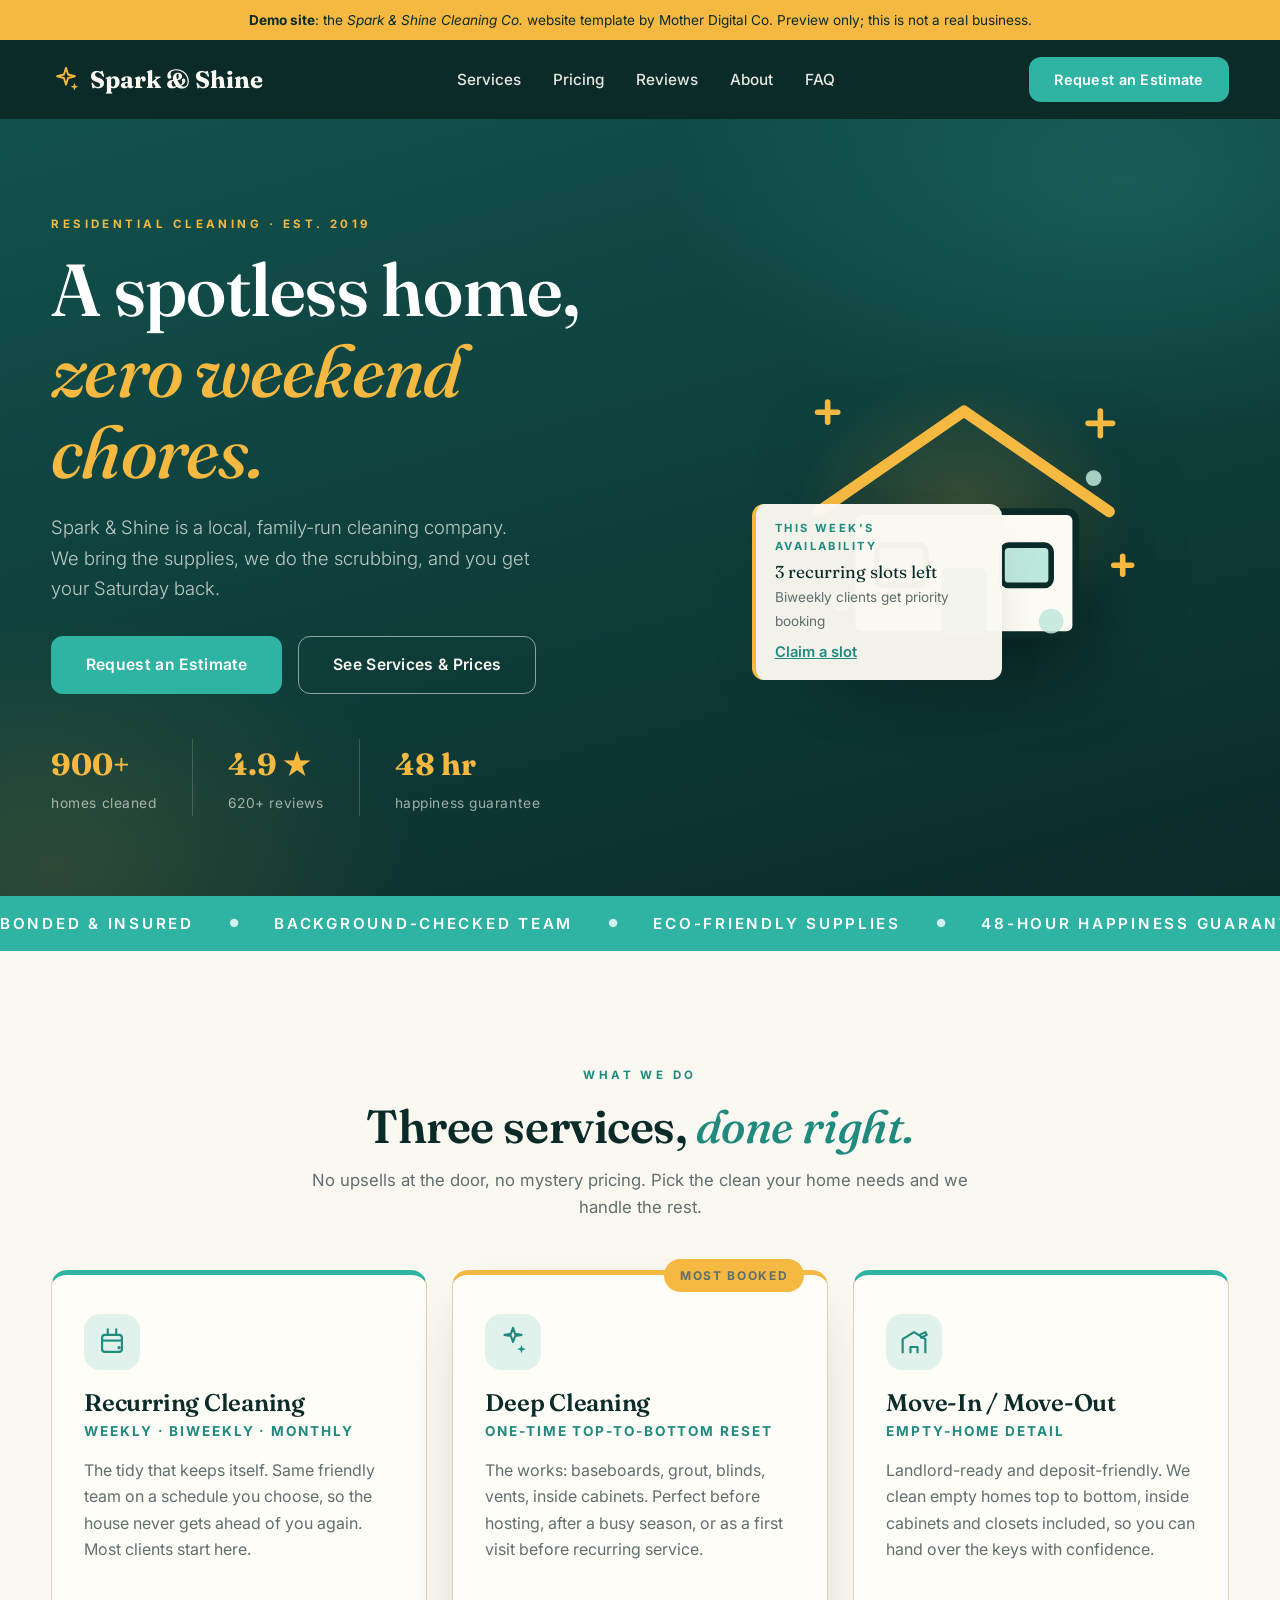
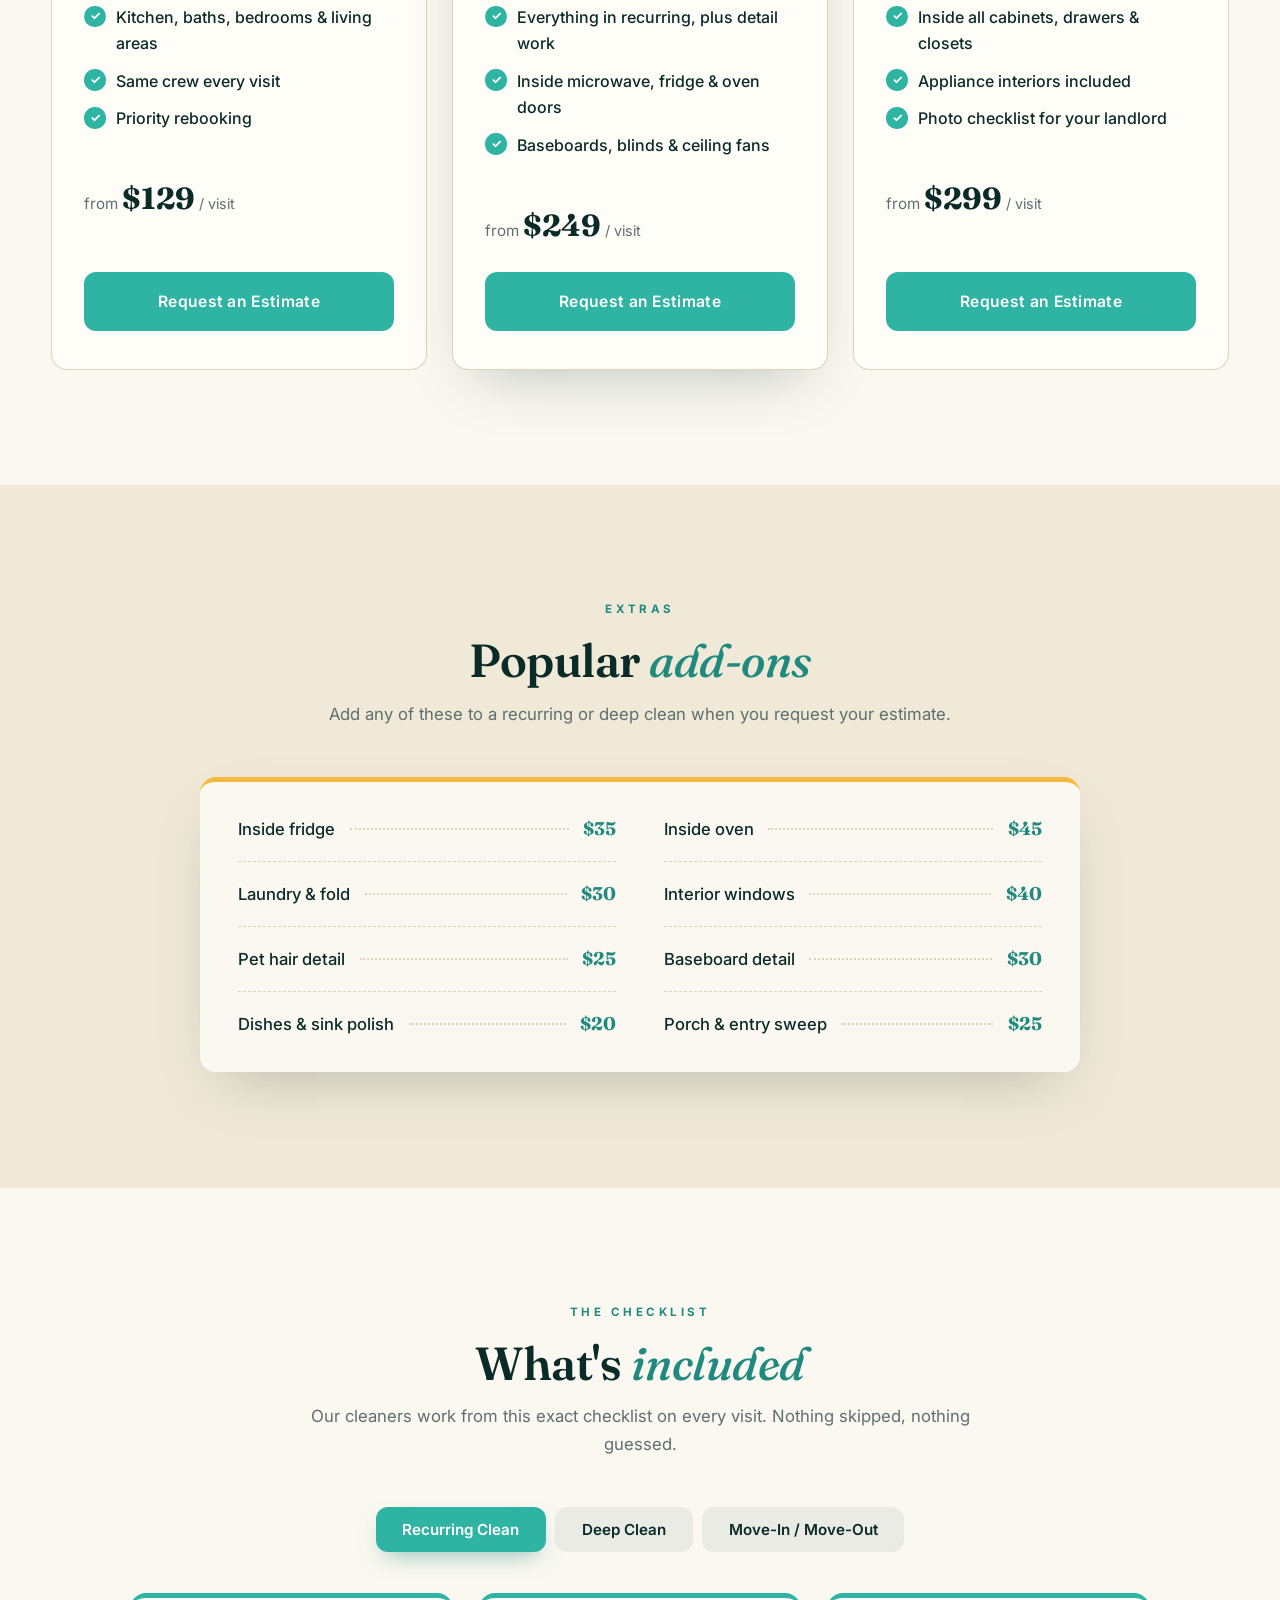
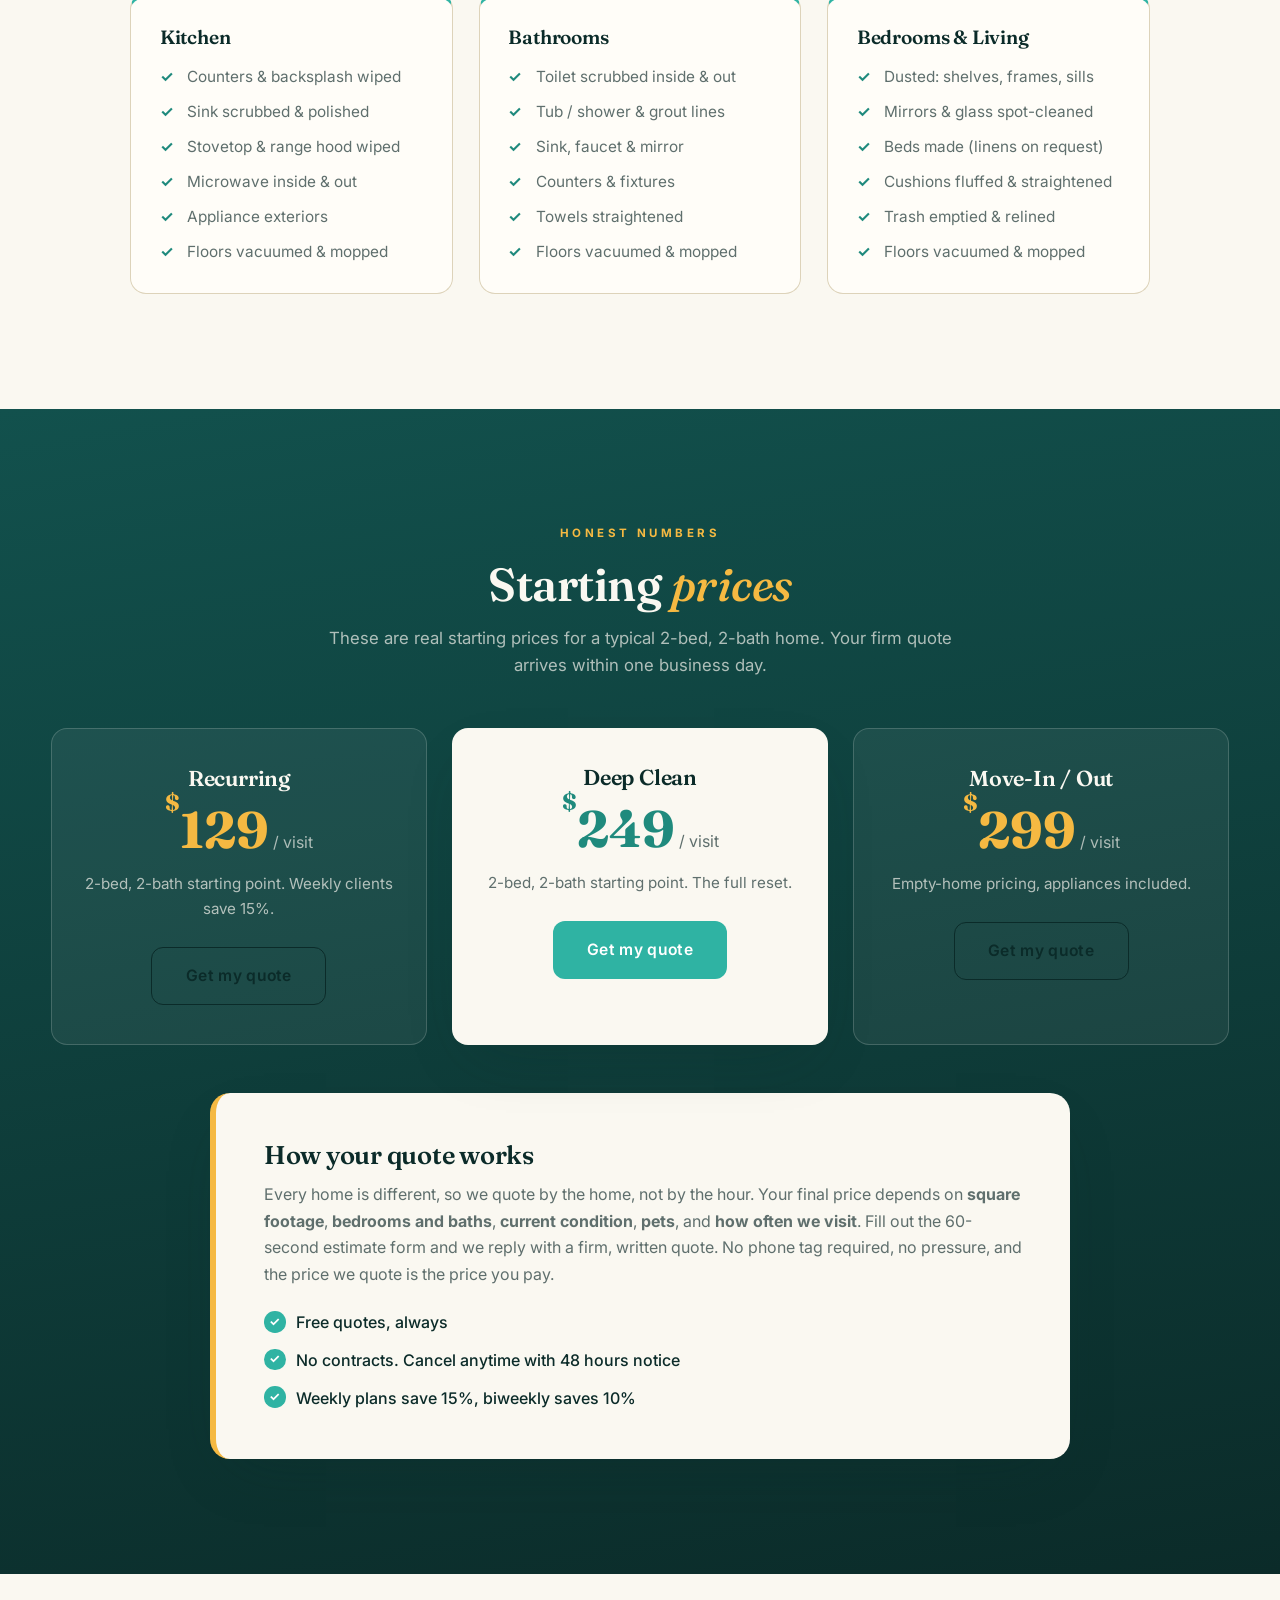
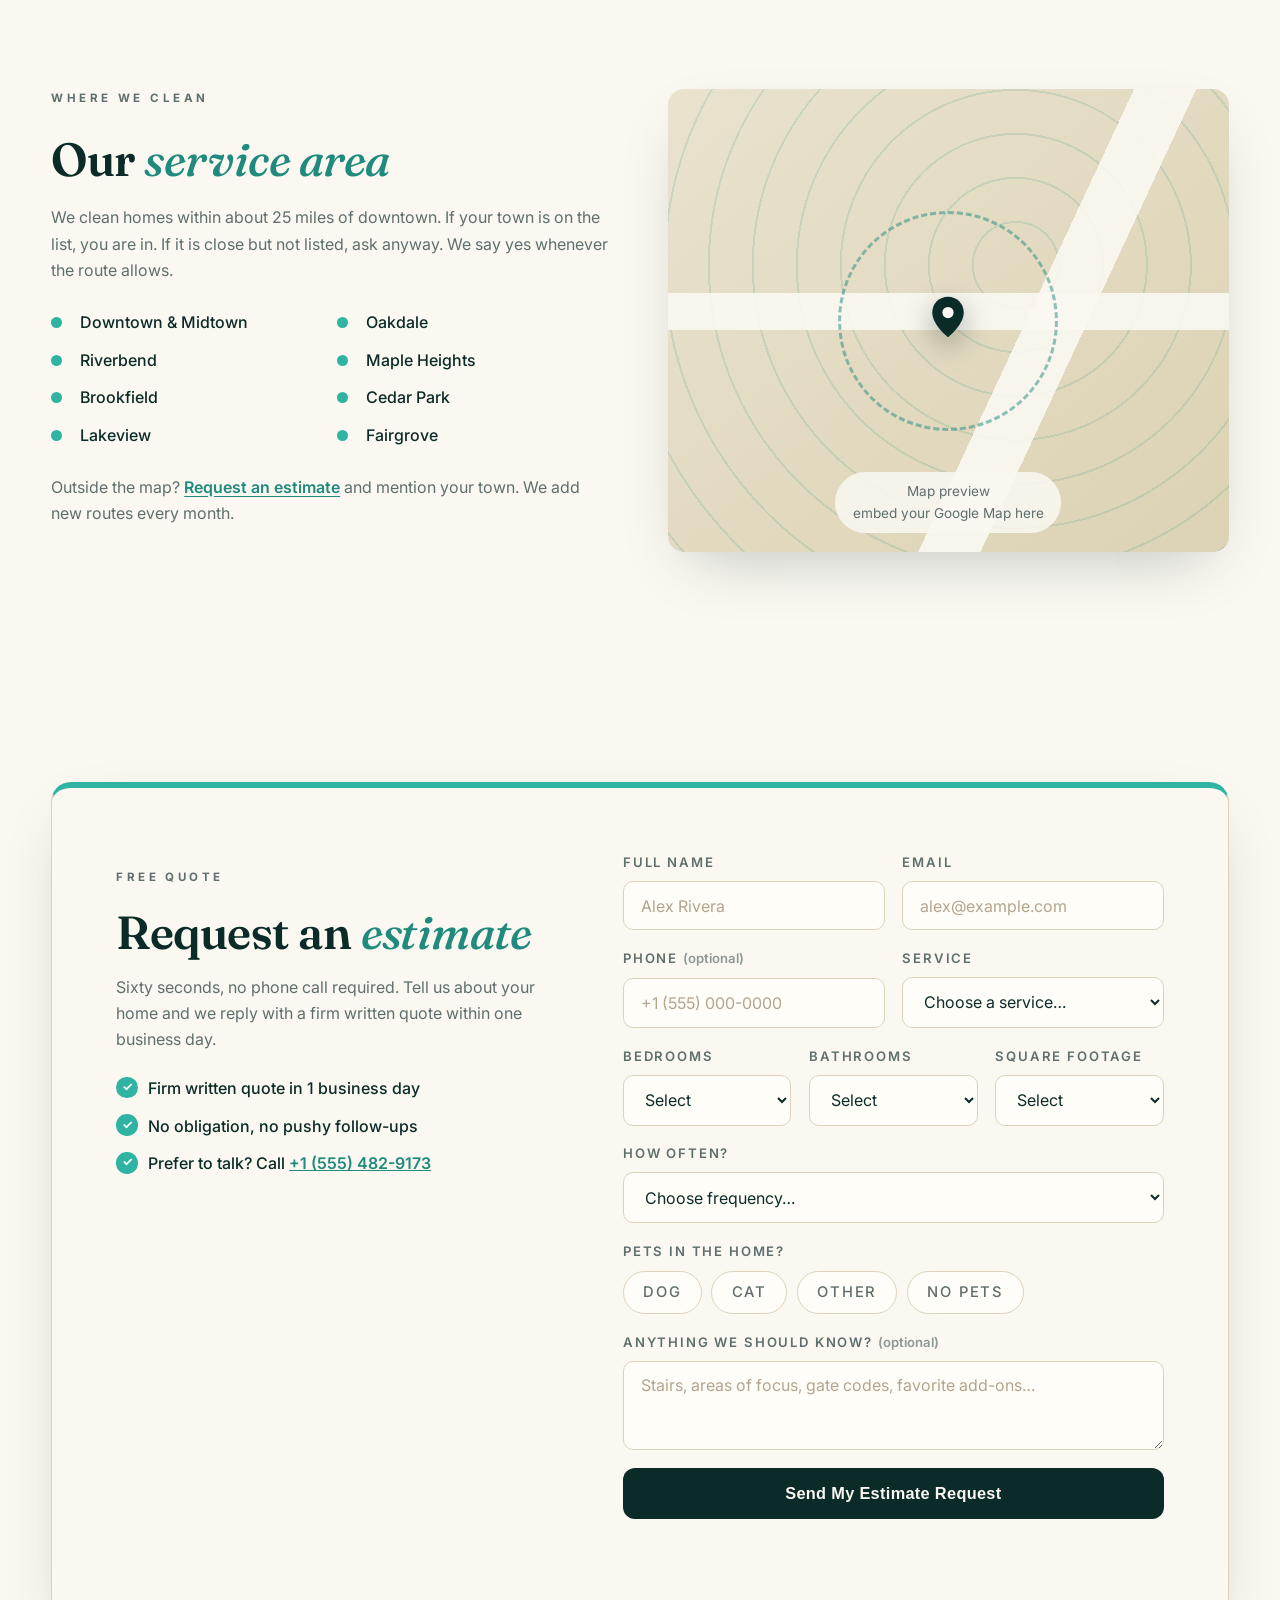
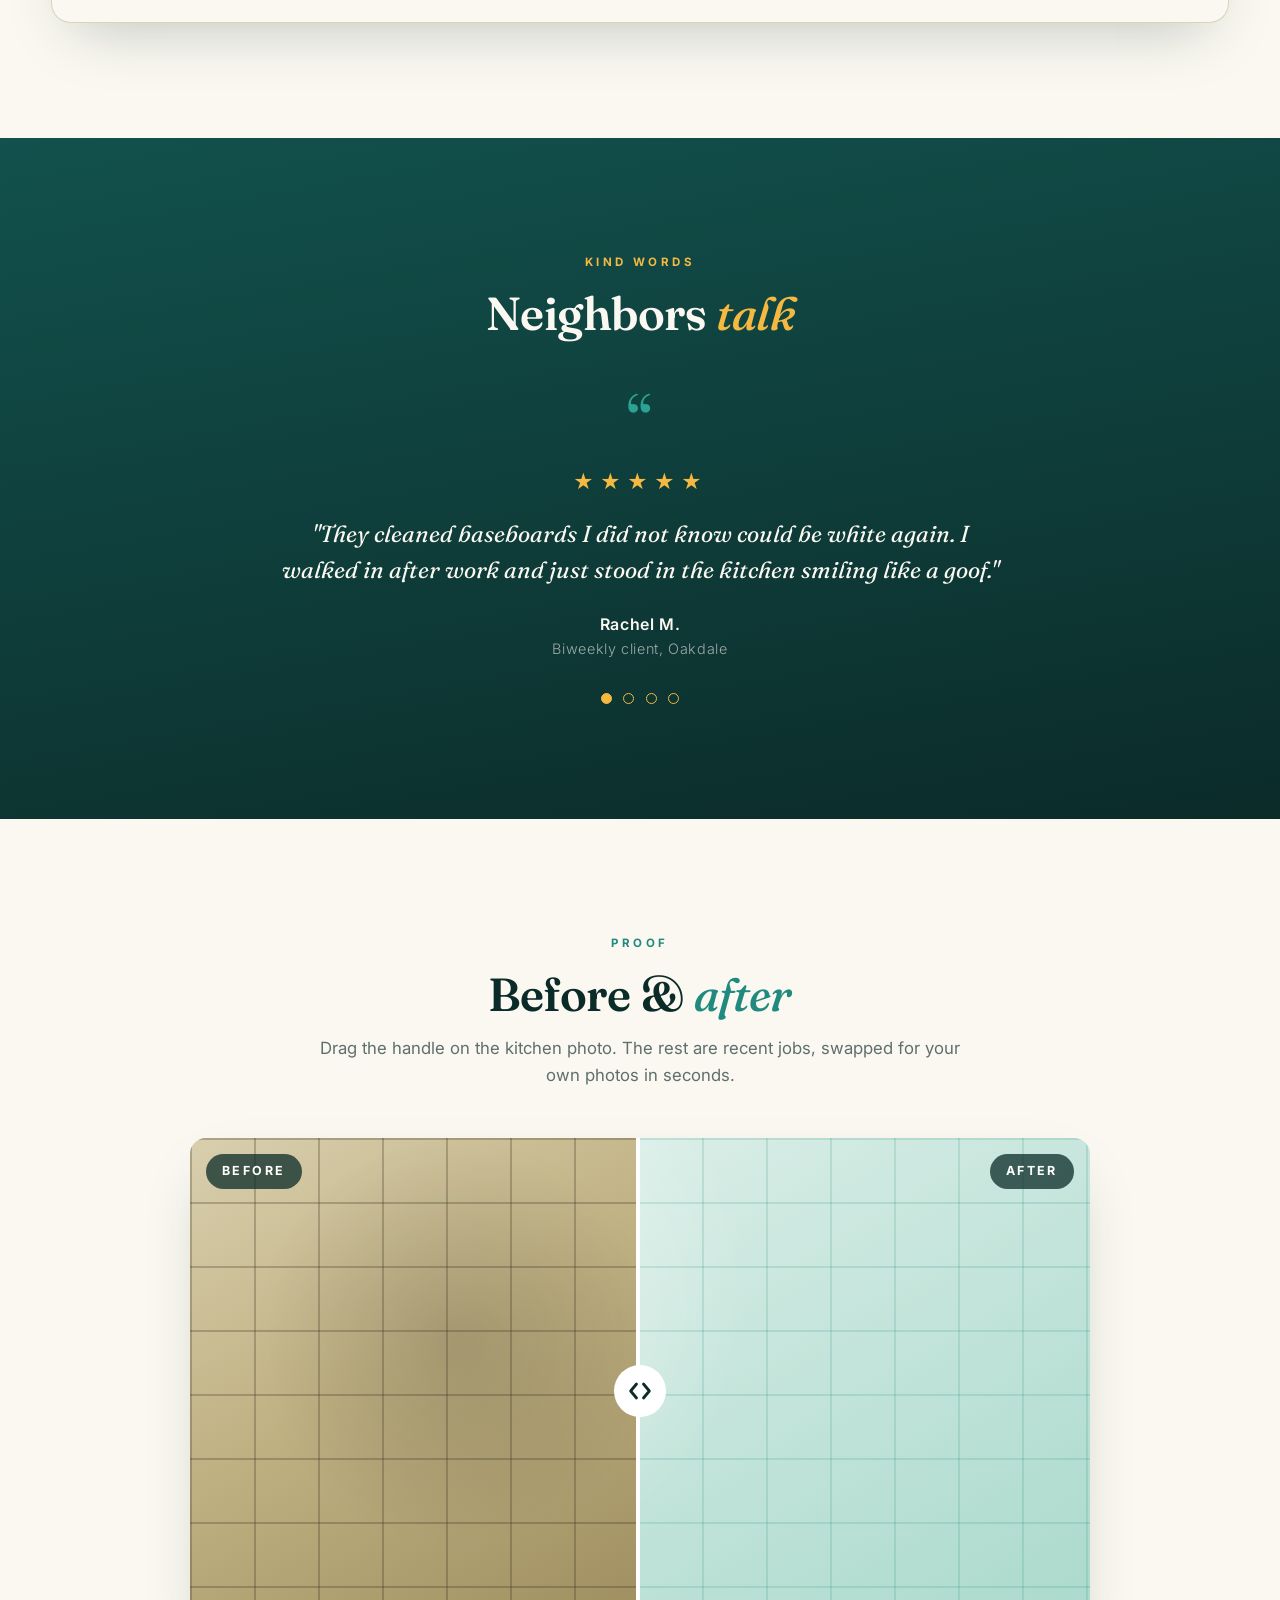
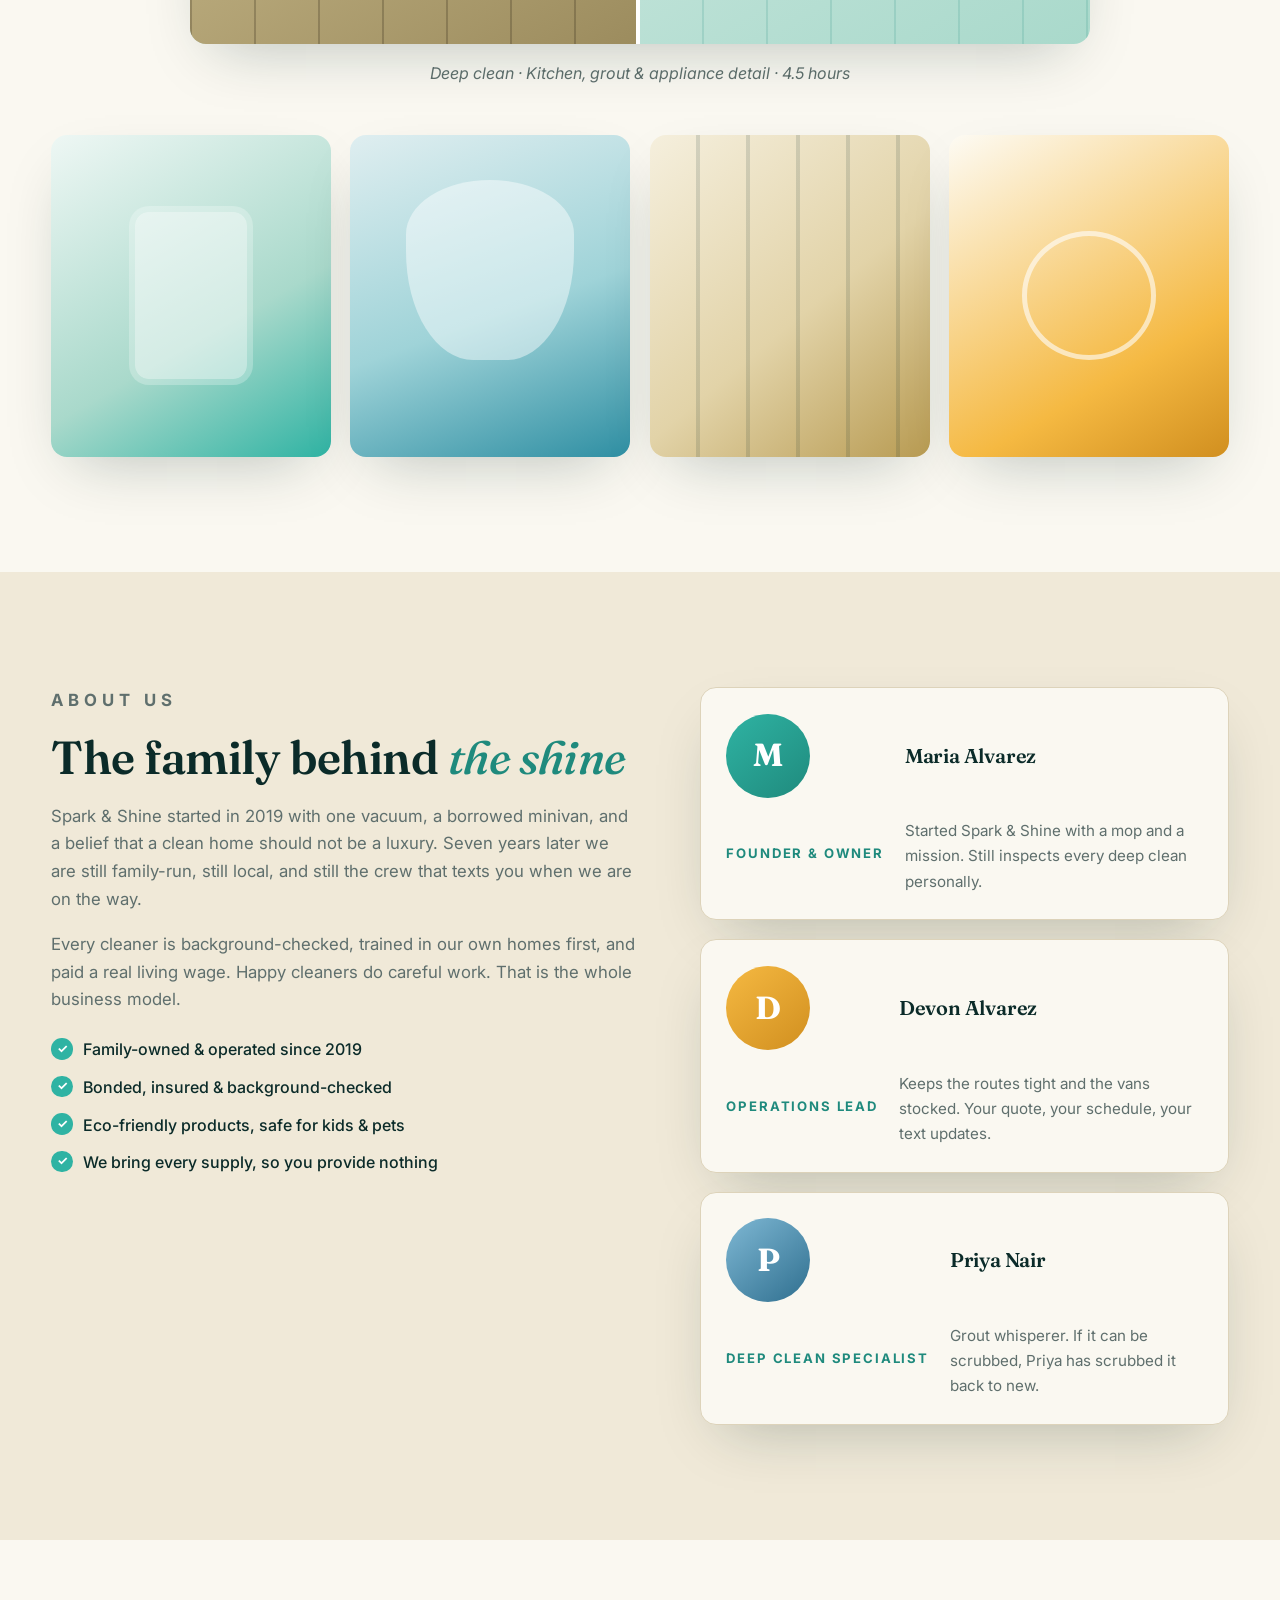
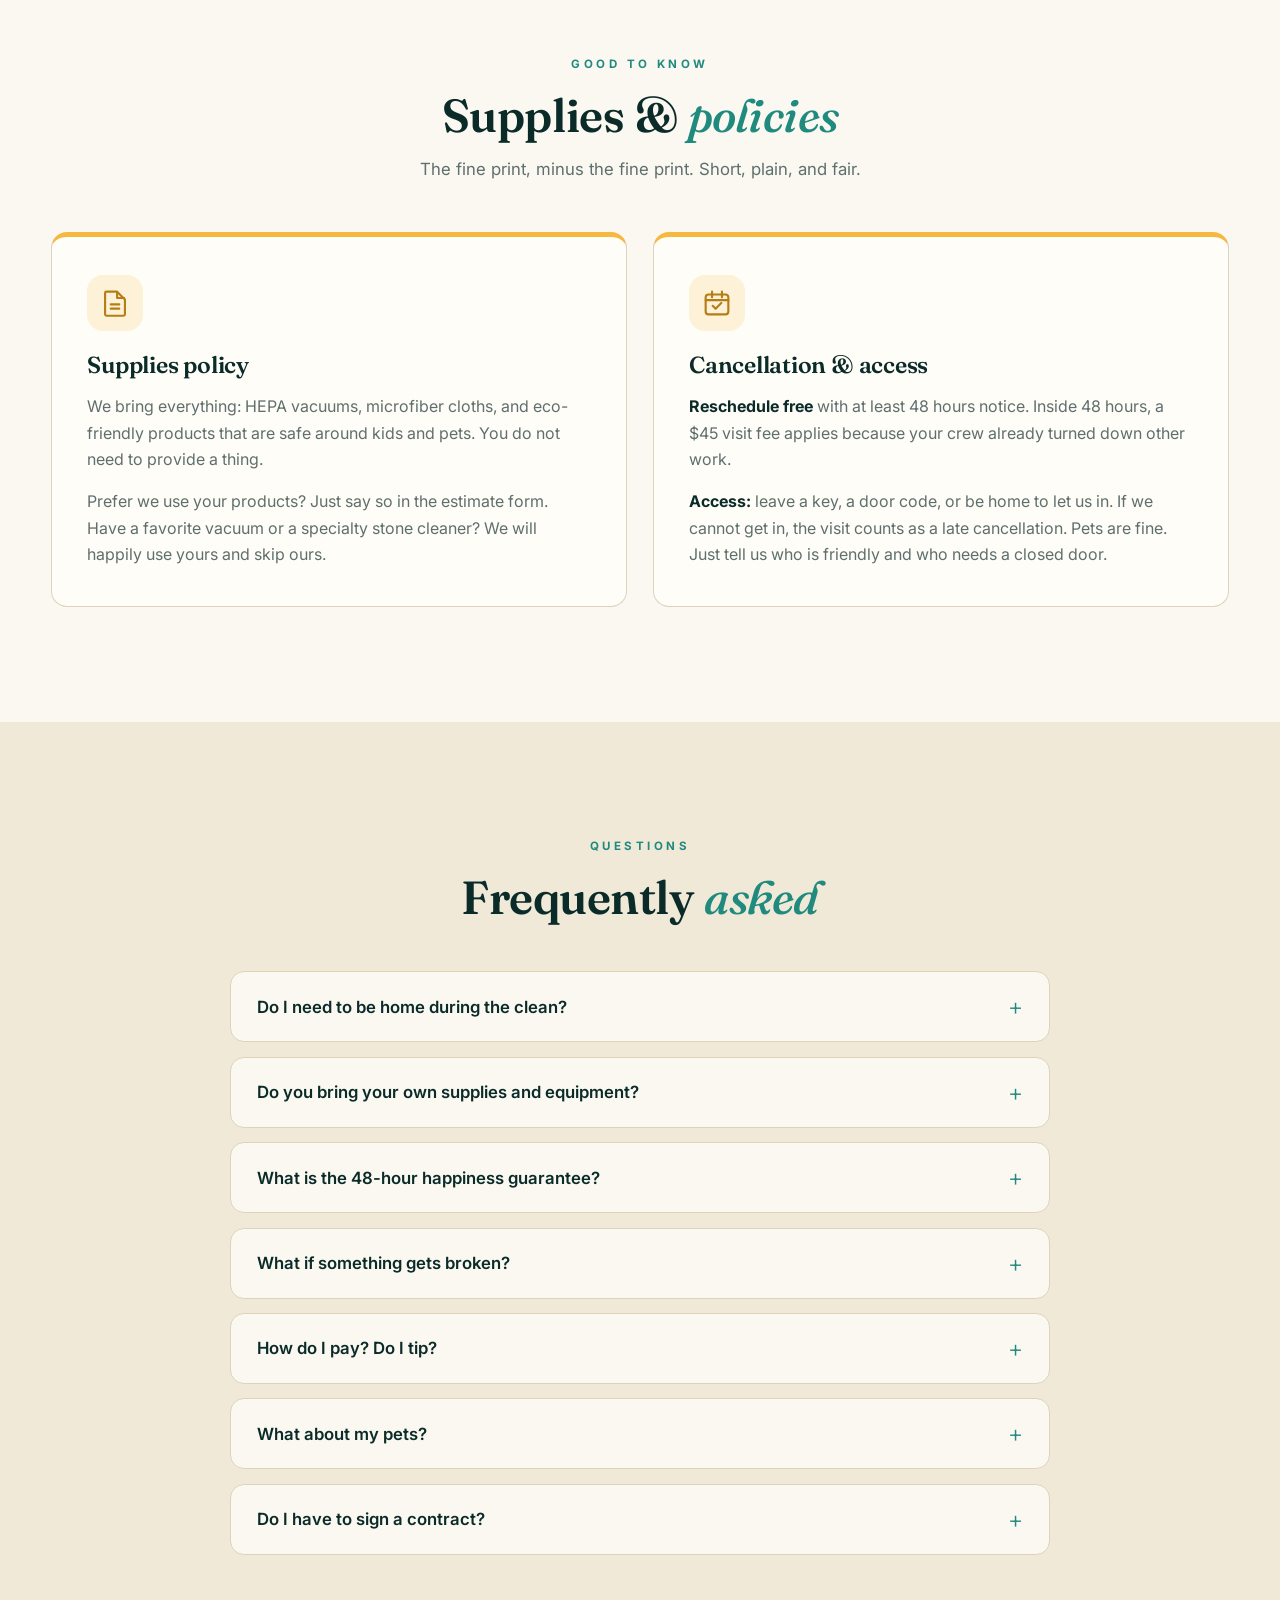
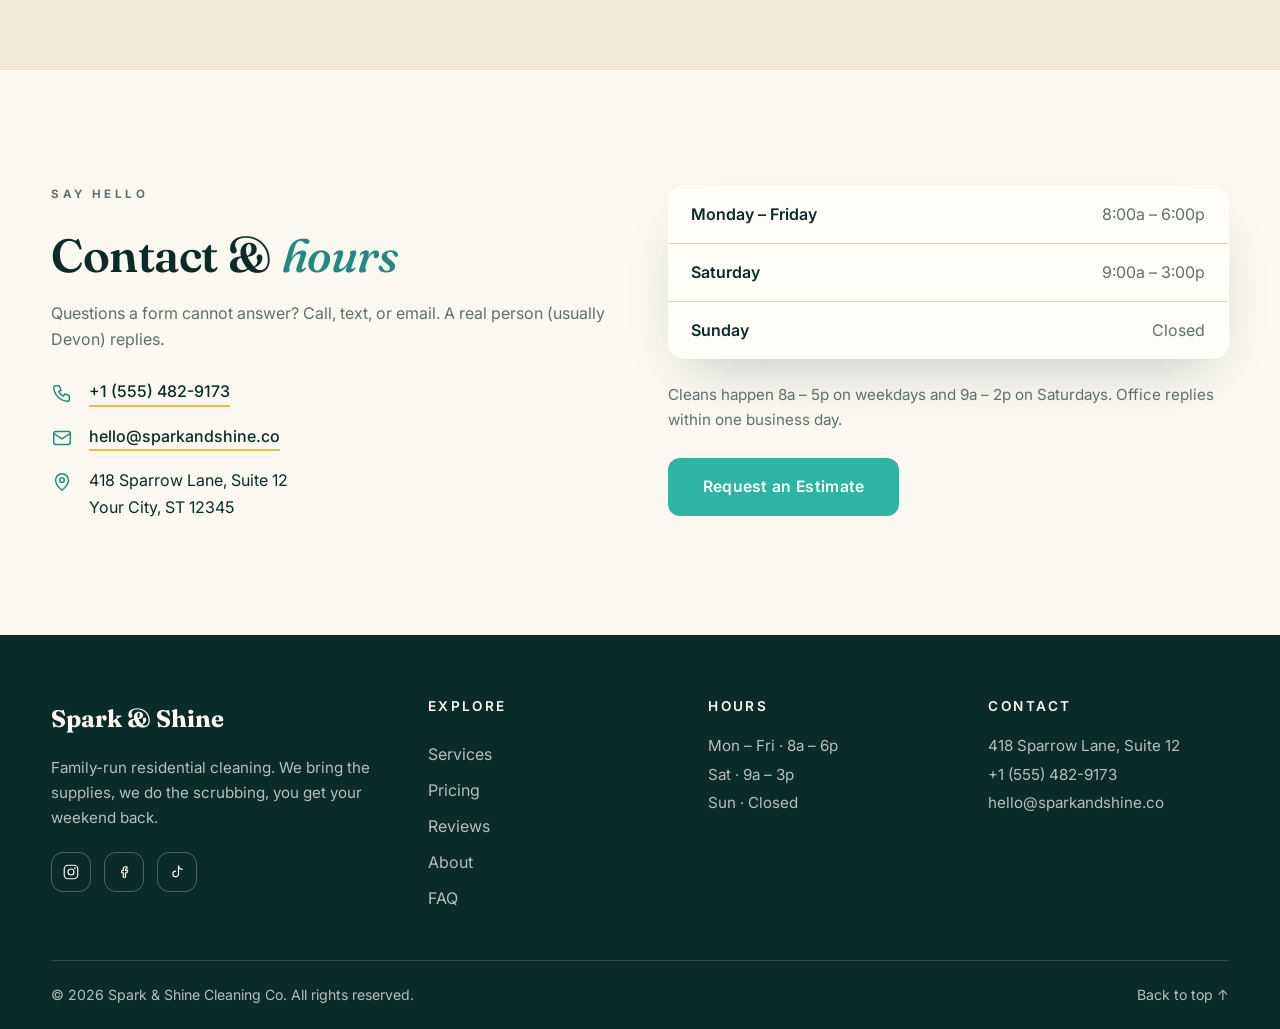
==== commit 5f35dc26: "Correct cleaning-company website template demo files" ====
--- a/cleaning-company/index.html
+++ b/cleaning-company/index.html
@@ -3,58 +3,54 @@
 <head>
   <meta charset="UTF-8">
   <meta name="viewport" content="width=device-width, initial-scale=1.0">
-  <title>Wag &amp; Wander Pet Care: Dog Walking &amp; Pet Sitting in Willow Creek</title>
-  <meta name="description" content="Wag & Wander Pet Care: trusted dog walking, drop-in visits, and in-home pet sitting in the greater Willow Creek area. Insured, bonded, and pet first aid certified.">
+  <title>Spark &amp; Shine Cleaning Co. | Residential House Cleaning</title>
+  <meta name="description" content="Spark & Shine Cleaning Co. for recurring house cleaning, deep cleans, and move-in/move-out service. Request an estimate in 60 seconds.">
 
   <!-- ============================================================
-       ★ WAG & WANDER TEMPLATE - QUICK CUSTOMIZATION ★
+       ★ SPARK & SHINE TEMPLATE: QUICK CUSTOMIZATION ★
        ------------------------------------------------------------
-       1. BUSINESS NAME ..: search for "Wag &amp; Wander"
-                           (written "Wag & Wander" in plain text)
-       2. SITTER NAME ....: search for "Maya Bennett"
-       3. PHONE ..........: search for "+1 (555) 240-8874"
-       4. EMAIL ..........: search for "hello@wagandwander.com"
-       5. SERVICE AREA ...: search for "Willow Creek"
-       6. SERVICES/PRICES : edit the "Services & Rates" section below
-       7. COLORS & FONTS .: edit the :root variables in styles.css
-       8. FORMS ..........: point the forms to Formspree/Basin,
-                           see the comment above each <form> tag
-       NOTE: every "Book" button is an inert href="#" placeholder.
-       Point buyers to connect their own scheduler (Calendly,
-       Acuity, etc.) when they customize the template.
+       1. COMPANY NAME .: search for "Spark & Shine" and replace
+       2. PHONE ........: search for "+1 (555) 482-9173"
+       3. EMAIL ........: search for "hello@sparkandshine.co"
+       4. ADDRESS ......: search for "418 Sparrow Lane"
+       5. HOURS ........: edit the "Contact & Hours" section below
+       6. SERVICES/PRICE: edit the "Services" and "Pricing" sections
+       7. COLORS & FONTS: edit the :root variables in styles.css
+       8. ESTIMATE FORM : point the form to Formspree/Basin -
+                         see the comment above the <form> tag
        ============================================================ -->
 
   <link rel="preconnect" href="https://fonts.googleapis.com">
   <link rel="preconnect" href="https://fonts.gstatic.com" crossorigin>
-  <link href="https://fonts.googleapis.com/css2?family=Fraunces:ital,opsz,wght@0,9..144,400;0,9..144,500;0,9..144,600;0,9..144,700;1,9..144,400;1,9..144,500&family=Inter:wght@300;400;500;600&display=swap" rel="stylesheet">
+  <link href="https://fonts.googleapis.com/css2?family=Fraunces:ital,opsz,wght@0,9..144,400;0,9..144,500;0,9..144,600;0,9..144,700;1,9..144,400;1,9..144,500&family=Inter:wght@300;400;500;600;700&display=swap" rel="stylesheet">
   <link rel="stylesheet" href="styles.css">
 </head>
 <body>
 
+  <!-- Demo-only banner. Delete this block on your live business site. -->
+  <div class="demo-banner" role="note">
+    <strong>Demo site</strong>: the <em>Spark &amp; Shine Cleaning Co.</em> website template by Mother Digital Co. Preview only; this is not a real business.
+  </div>
+
   <!-- ======================= HEADER ======================= -->
   <header class="site-header" id="siteHeader">
-    <p class="demo-banner">Template demo. This is not a real business. Buttons are placeholders.</p>
     <div class="container header-inner">
-      <a href="#top" class="logo" aria-label="Wag and Wander home">
-        <svg class="logo-mark" viewBox="0 0 32 32" fill="currentColor" aria-hidden="true">
-          <ellipse cx="16" cy="20.5" rx="7" ry="5.6"/>
-          <ellipse cx="7.4" cy="12.6" rx="3.4" ry="4.4" transform="rotate(-18 7.4 12.6)"/>
-          <ellipse cx="12.9" cy="8.4" rx="3.4" ry="4.4"/>
-          <ellipse cx="19.1" cy="8.4" rx="3.4" ry="4.4"/>
-          <ellipse cx="24.6" cy="12.6" rx="3.4" ry="4.4" transform="rotate(18 24.6 12.6)"/>
+      <a href="#top" class="logo" aria-label="Spark and Shine home">
+        <svg class="logo-mark" viewBox="0 0 32 32" fill="none" aria-hidden="true">
+          <path d="M16 3l2.2 7.1L25.5 12l-7.3 1.9L16 21l-2.2-7.1L6.5 12l7.3-1.9L16 3z" stroke="currentColor" stroke-width="2" stroke-linejoin="round"/>
+          <path d="M25 19l1 3.2 3.2 1-3.2 1-1 3.2-1-3.2-3.2-1 3.2-1 1-3.2z" fill="currentColor"/>
         </svg>
-        <span>Wag &amp; Wander</span>
+        <span>Spark &amp; Shine</span>
       </a>
       <nav class="main-nav" aria-label="Primary">
         <a href="#services">Services</a>
-        <a href="#packages">Packages</a>
-        <a href="#maya">Meet Maya</a>
+        <a href="#pricing">Pricing</a>
         <a href="#reviews">Reviews</a>
+        <a href="#about">About</a>
         <a href="#faq">FAQ</a>
-        <a href="#contact">Contact</a>
       </nav>
       <div class="header-actions">
-        <a class="btn btn-small btn-amber" href="#">Book Meet &amp; Greet</a>
+        <a class="btn btn-small btn-mint" href="#estimate">Request an Estimate</a>
         <button class="nav-toggle" id="navToggle" aria-label="Open menu" aria-expanded="false">
           <span></span><span></span><span></span>
         </button>
@@ -62,12 +58,11 @@
     </div>
     <nav class="mobile-nav" id="mobileNav" aria-label="Mobile">
       <a href="#services">Services</a>
-      <a href="#packages">Packages</a>
-      <a href="#maya">Meet Maya</a>
+      <a href="#pricing">Pricing</a>
       <a href="#reviews">Reviews</a>
+      <a href="#about">About</a>
       <a href="#faq">FAQ</a>
-      <a href="#contact">Contact</a>
-      <a class="btn btn-amber" href="#">Book Meet &amp; Greet</a>
+      <a class="btn btn-mint" href="#estimate">Request an Estimate</a>
     </nav>
   </header>
 
@@ -77,47 +72,47 @@
     <section class="hero">
       <div class="container hero-grid">
         <div class="hero-copy reveal">
-          <p class="eyebrow">Dog Walking &amp; Pet Sitting in Willow Creek</p>
-          <h1>Happy pets.<br><em>Peace of mind for you.</em></h1>
-          <p class="lede">Trusted in-home pet care for the greater Willow Creek area. Daily walks, drop-in visits, and overnight sitting from one dedicated sitter who treats your pets like family.</p>
+          <p class="eyebrow">Residential Cleaning · Est. 2019</p>
+          <h1>A spotless home,<br><em>zero weekend chores.</em></h1>
+          <p class="lede">Spark &amp; Shine is a local, family-run cleaning company. We bring the supplies, we do the scrubbing, and you get your Saturday back.</p>
           <div class="hero-ctas">
-            <a class="btn btn-amber" href="#">Book Meet &amp; Greet</a>
-            <a class="btn btn-outline" href="#services">View Services &amp; Rates</a>
+            <a class="btn btn-mint" href="#estimate">Request an Estimate</a>
+            <a class="btn btn-outline" href="#services">See Services &amp; Prices</a>
           </div>
           <ul class="hero-stats">
-            <li><strong>600+</strong><span>happy pets served</span></li>
-            <li><strong>7</strong><span>years caring for pets</span></li>
-            <li><strong>5.0 ★</strong><span>180+ reviews</span></li>
+            <li><strong>900+</strong><span>homes cleaned</span></li>
+            <li><strong>4.9 ★</strong><span>620+ reviews</span></li>
+            <li><strong>48 hr</strong><span>happiness guarantee</span></li>
           </ul>
         </div>
         <div class="hero-visual reveal" aria-hidden="true">
-          <div class="pup-stage">
-            <div class="pup-glow"></div>
-            <!-- Original SVG artwork: friendly dog face badge -->
-            <svg class="dog-svg" viewBox="0 0 300 300" fill="none">
-              <ellipse cx="74" cy="116" rx="34" ry="60" fill="#8a5a30" transform="rotate(16 74 116)"/>
-              <ellipse cx="226" cy="116" rx="34" ry="60" fill="#8a5a30" transform="rotate(-16 226 116)"/>
-              <ellipse cx="74" cy="116" rx="18" ry="38" fill="#6b4426" transform="rotate(16 74 116)" opacity="0.6"/>
-              <ellipse cx="226" cy="116" rx="18" ry="38" fill="#6b4426" transform="rotate(-16 226 116)" opacity="0.6"/>
-              <circle cx="150" cy="152" r="88" fill="#d9a05b"/>
-              <circle cx="196" cy="104" r="13" fill="#b87333" opacity="0.55"/>
-              <circle cx="118" cy="132" r="10" fill="#1f3d34"/>
-              <circle cx="182" cy="132" r="10" fill="#1f3d34"/>
-              <circle cx="121.5" cy="128.5" r="3.2" fill="#faf6ec"/>
-              <circle cx="185.5" cy="128.5" r="3.2" fill="#faf6ec"/>
-              <ellipse cx="150" cy="184" rx="44" ry="32" fill="#f4e3c2"/>
-              <path d="M133 170 q17 -13 34 0 q-4 15 -17 15 q-13 0 -17 -15z" fill="#1f3d34"/>
-              <path d="M150 185 v7 M150 192 q-1 10 -15 12 M150 192 q1 10 15 12" stroke="#1f3d34" stroke-width="4" stroke-linecap="round"/>
-              <rect x="141" y="202" width="18" height="26" rx="9" fill="#e0654d"/>
-              <path d="M150 202 v26" stroke="#c24f38" stroke-width="2.5"/>
+          <div class="house-stage">
+            <div class="house-glow"></div>
+            <svg class="house-svg" viewBox="0 0 340 300" fill="none">
+              <!-- house -->
+              <path d="M40 150 L170 60 L300 150" stroke="#f5b942" stroke-width="10" stroke-linecap="round" stroke-linejoin="round"/>
+              <rect x="70" y="150" width="200" height="110" rx="8" fill="#fdfbf4"/>
+              <rect x="70" y="150" width="200" height="110" rx="8" stroke="#0b2b29" stroke-width="6"/>
+              <rect x="150" y="200" width="40" height="60" rx="6" fill="#26917a"/>
+              <rect x="92" y="180" width="44" height="36" rx="6" fill="#bfe8dc" stroke="#0b2b29" stroke-width="5"/>
+              <rect x="204" y="180" width="44" height="36" rx="6" fill="#bfe8dc" stroke="#0b2b29" stroke-width="5"/>
+              <!-- sparkles -->
+              <g stroke="#f5b942" stroke-width="5" stroke-linecap="round">
+                <path class="spk spk-1" d="M292 60 l0 22 M281 71 l22 0"/>
+                <path class="spk spk-2" d="M48 52 l0 18 M39 61 l18 0"/>
+                <path class="spk spk-3" d="M312 190 l0 16 M304 198 l16 0"/>
+              </g>
+              <!-- bubbles -->
+              <g fill="#bfe8dc" opacity="0.85">
+                <circle class="bub bub-1" cx="60" cy="230" r="9"/>
+                <circle class="bub bub-2" cx="286" cy="120" r="7"/>
+                <circle class="bub bub-3" cx="248" cy="248" r="11"/>
+              </g>
             </svg>
-            <!-- Floating paw prints -->
-            <svg class="paw-float paw-1" viewBox="0 0 32 32" fill="#d99a2b"><ellipse cx="16" cy="20.5" rx="7" ry="5.6"/><ellipse cx="7.4" cy="12.6" rx="3.4" ry="4.4" transform="rotate(-18 7.4 12.6)"/><ellipse cx="12.9" cy="8.4" rx="3.4" ry="4.4"/><ellipse cx="19.1" cy="8.4" rx="3.4" ry="4.4"/><ellipse cx="24.6" cy="12.6" rx="3.4" ry="4.4" transform="rotate(18 24.6 12.6)"/></svg>
-            <svg class="paw-float paw-2" viewBox="0 0 32 32" fill="#e0654d"><ellipse cx="16" cy="20.5" rx="7" ry="5.6"/><ellipse cx="7.4" cy="12.6" rx="3.4" ry="4.4" transform="rotate(-18 7.4 12.6)"/><ellipse cx="12.9" cy="8.4" rx="3.4" ry="4.4"/><ellipse cx="19.1" cy="8.4" rx="3.4" ry="4.4"/><ellipse cx="24.6" cy="12.6" rx="3.4" ry="4.4" transform="rotate(18 24.6 12.6)"/></svg>
-            <svg class="paw-float paw-3" viewBox="0 0 32 32" fill="#faf6ec"><ellipse cx="16" cy="20.5" rx="7" ry="5.6"/><ellipse cx="7.4" cy="12.6" rx="3.4" ry="4.4" transform="rotate(-18 7.4 12.6)"/><ellipse cx="12.9" cy="8.4" rx="3.4" ry="4.4"/><ellipse cx="19.1" cy="8.4" rx="3.4" ry="4.4"/><ellipse cx="24.6" cy="12.6" rx="3.4" ry="4.4" transform="rotate(18 24.6 12.6)"/></svg>
-            <div class="walk-card">
-              <p class="walk-card-title">On the walk today</p>
-              <p class="walk-card-text">GPS-tracked walks<br><span>with photo updates at every visit</span></p>
+            <div class="house-card">
+              <p class="house-card-title">This week's availability</p>
+              <p class="house-card-text">3 recurring slots left<br><span>Biweekly clients get priority booking</span></p>
+              <a href="#estimate" class="house-card-link">Claim a slot</a>
             </div>
           </div>
         </div>
@@ -127,293 +122,195 @@
     <!-- ======================= MARQUEE ======================= -->
     <div class="marquee" aria-hidden="true">
       <div class="marquee-track">
-        <span>GPS-Tracked Walks</span><i>●</i><span>Photo Updates Every Visit</span><i>●</i><span>Insured &amp; Bonded</span><i>●</i><span>Pet First Aid Certified</span><i>●</i><span>Former Vet Tech Assistant</span><i>●</i><span>600+ Happy Pets</span><i>●</i>
-        <span>GPS-Tracked Walks</span><i>●</i><span>Photo Updates Every Visit</span><i>●</i><span>Insured &amp; Bonded</span><i>●</i><span>Pet First Aid Certified</span><i>●</i><span>Former Vet Tech Assistant</span><i>●</i><span>600+ Happy Pets</span><i>●</i>
+        <span>Bonded &amp; Insured</span><i>●</i><span>Background-Checked Team</span><i>●</i><span>Eco-Friendly Supplies</span><i>●</i><span>48-Hour Happiness Guarantee</span><i>●</i><span>Pet-Friendly Products</span><i>●</i><span>No Contracts</span><i>●</i>
+        <span>Bonded &amp; Insured</span><i>●</i><span>Background-Checked Team</span><i>●</i><span>Eco-Friendly Supplies</span><i>●</i><span>48-Hour Happiness Guarantee</span><i>●</i><span>Pet-Friendly Products</span><i>●</i><span>No Contracts</span><i>●</i>
       </div>
     </div>
 
-    <!-- ======================= SERVICES & RATES ======================= -->
+    <!-- ======================= SERVICES ======================= -->
     <section class="section services" id="services">
       <div class="container">
         <div class="section-head reveal">
-          <p class="eyebrow">Services &amp; Rates</p>
-          <h2>Care that fits <em>your routine.</em></h2>
-          <p class="section-sub">Every visit includes fresh water, a potty break, photo updates, and a detailed visit report.</p>
-        </div>
-        <div class="service-grid">
-          <article class="service-card reveal">
+          <p class="eyebrow">What We Do</p>
+          <h2>Three services, <em>done right.</em></h2>
+          <p class="section-sub">No upsells at the door, no mystery pricing. Pick the clean your home needs and we handle the rest.</p>
+        </div>
+        <div class="services-grid reveal">
+          <article class="service-card">
             <div class="service-icon" aria-hidden="true">
-              <svg viewBox="0 0 32 32" fill="currentColor"><ellipse cx="16" cy="20.5" rx="7" ry="5.6"/><ellipse cx="7.4" cy="12.6" rx="3.4" ry="4.4" transform="rotate(-18 7.4 12.6)"/><ellipse cx="12.9" cy="8.4" rx="3.4" ry="4.4"/><ellipse cx="19.1" cy="8.4" rx="3.4" ry="4.4"/><ellipse cx="24.6" cy="12.6" rx="3.4" ry="4.4" transform="rotate(18 24.6 12.6)"/></svg>
-            </div>
-            <h3>Dog Walking</h3>
-            <p class="price-line"><strong>$24</strong> / 30 min &nbsp;·&nbsp; <strong>$38</strong> / 60 min</p>
-            <p>Leashed neighborhood walks built around your dog's pace and personality. GPS-tracked route, water refill, and a paw wipe at the door.</p>
-            <ul class="service-list">
-              <li>Solo walks, never pack walked</li>
-              <li>GPS route map after every walk</li>
-              <li>Harness-friendly, pullers welcome</li>
+              <svg viewBox="0 0 48 48" fill="none"><rect x="10" y="14" width="28" height="24" rx="4" stroke="currentColor" stroke-width="3"/><path d="M10 22h28" stroke="currentColor" stroke-width="3"/><path d="M18 6v6M30 6v6" stroke="currentColor" stroke-width="3" stroke-linecap="round"/><circle cx="34" cy="32" r="2.4" fill="currentColor"/></svg>
+            </div>
+            <h3>Recurring Cleaning</h3>
+            <p class="service-tag">Weekly · Biweekly · Monthly</p>
+            <p>The tidy that keeps itself. Same friendly team on a schedule you choose, so the house never gets ahead of you again. Most clients start here.</p>
+            <ul class="check-list">
+              <li>Kitchen, baths, bedrooms &amp; living areas</li>
+              <li>Same crew every visit</li>
+              <li>Priority rebooking</li>
             </ul>
-            <a class="btn btn-forest btn-small" href="#">Book a Walk</a>
-          </article>
-          <article class="service-card reveal">
+            <p class="service-price">from <strong>$129</strong> <span>/ visit</span></p>
+            <a class="btn btn-mint" href="#estimate">Request an Estimate</a>
+          </article>
+          <article class="service-card featured">
+            <p class="card-flag">Most booked</p>
             <div class="service-icon" aria-hidden="true">
-              <svg viewBox="0 0 32 32" fill="none" stroke="currentColor" stroke-width="2.2" stroke-linejoin="round"><path d="M5 15.5 16 6l11 9.5"/><path d="M8 14v11a1.5 1.5 0 0 0 1.5 1.5h13A1.5 1.5 0 0 0 24 25V14"/><rect x="13.5" y="19" width="5" height="7.5" rx="1"/></svg>
-            </div>
-            <h3>Drop-In Visits</h3>
-            <p class="price-line"><strong>$28</strong> / visit</p>
-            <p>A 30-minute check-in for pets who do best at home. Potty break, feeding, fresh water, playtime, and a litter or crate refresh.</p>
-            <ul class="service-list">
-              <li>Great for cats and senior dogs</li>
-              <li>Medication care available</li>
-              <li>Photo updates every visit</li>
+              <svg viewBox="0 0 48 48" fill="none"><path d="M24 4l3 8.5L36 14l-9 1.5L24 24l-3-8.5L12 14l9-1.5L24 4z" stroke="currentColor" stroke-width="3" stroke-linejoin="round"/><path d="M36 28l1.6 4.4L42 34l-4.4 1.6L36 40l-1.6-4.4L30 34l4.4-1.6L36 28z" fill="currentColor"/></svg>
+            </div>
+            <h3>Deep Cleaning</h3>
+            <p class="service-tag">One-time top-to-bottom reset</p>
+            <p>The works: baseboards, grout, blinds, vents, inside cabinets. Perfect before hosting, after a busy season, or as a first visit before recurring service.</p>
+            <ul class="check-list">
+              <li>Everything in recurring, plus detail work</li>
+              <li>Inside microwave, fridge &amp; oven doors</li>
+              <li>Baseboards, blinds &amp; ceiling fans</li>
             </ul>
-            <a class="btn btn-forest btn-small" href="#">Book a Visit</a>
-          </article>
-          <article class="service-card reveal">
+            <p class="service-price">from <strong>$249</strong> <span>/ visit</span></p>
+            <a class="btn btn-mint" href="#estimate">Request an Estimate</a>
+          </article>
+          <article class="service-card">
             <div class="service-icon" aria-hidden="true">
-              <svg viewBox="0 0 48 20" fill="currentColor"><circle cx="10" cy="6.5" r="5.5"/><circle cx="10" cy="13.5" r="5.5"/><circle cx="38" cy="6.5" r="5.5"/><circle cx="38" cy="13.5" r="5.5"/><rect x="8" y="7" width="32" height="6" rx="3"/></svg>
-            </div>
-            <h3>Puppy Visits</h3>
-            <p class="price-line"><strong>$22</strong> / visit</p>
-            <p>Short, frequent visits for puppies under 6 months. Potty breaks on a tight schedule, crate training support, and gentle socialization.</p>
-            <ul class="service-list">
-              <li>Potty breaks every 2-4 hours</li>
-              <li>Crate and routine reinforcement</li>
-              <li>Socialization and play</li>
+              <svg viewBox="0 0 48 48" fill="none"><path d="M8 40V20l16-10 16 10v20" stroke="currentColor" stroke-width="3" stroke-linejoin="round"/><path d="M19 40v-9h10v9" stroke="currentColor" stroke-width="3" stroke-linejoin="round"/><path d="M32 14l8-4 2 4-8 4" stroke="currentColor" stroke-width="3" stroke-linecap="round" stroke-linejoin="round"/></svg>
+            </div>
+            <h3>Move-In / Move-Out</h3>
+            <p class="service-tag">Empty-home detail</p>
+            <p>Landlord-ready and deposit-friendly. We clean empty homes top to bottom, inside cabinets and closets included, so you can hand over the keys with confidence.</p>
+            <ul class="check-list">
+              <li>Inside all cabinets, drawers &amp; closets</li>
+              <li>Appliance interiors included</li>
+              <li>Photo checklist for your landlord</li>
             </ul>
-            <a class="btn btn-forest btn-small" href="#">Book Puppy Care</a>
-          </article>
-          <article class="service-card reveal">
-            <div class="service-icon" aria-hidden="true">
-              <svg viewBox="0 0 32 32" fill="none" stroke="currentColor" stroke-width="2.2" stroke-linecap="round" stroke-linejoin="round"><path d="M24 19.5A8.5 8.5 0 1 1 12.5 8 6.8 6.8 0 0 0 24 19.5z"/><path d="M19 4.5A8.5 8.5 0 0 1 27.5 13"/></svg>
-            </div>
-            <h3>In-Home Pet Sitting</h3>
-            <p class="price-line"><strong>$65</strong> / day</p>
-            <p>Overnight care in the comfort of your home. Evening and morning routines, daytime walks, and all the couch time your pet can handle.</p>
-            <ul class="service-list">
-              <li>Your pet stays in their own space</li>
-              <li>Morning, midday, and evening care</li>
-              <li>Lights, mail, and plants handled</li>
-            </ul>
-            <a class="btn btn-forest btn-small" href="#">Book Sitting</a>
-          </article>
-          <article class="service-card reveal">
-            <div class="service-icon" aria-hidden="true">
-              <svg viewBox="0 0 32 32" fill="none" stroke="currentColor" stroke-width="2.4" stroke-linecap="round"><path d="M16 7v18M7 16h18"/></svg>
-            </div>
-            <h3>Additional Dog</h3>
-            <p class="price-line"><strong>+$8</strong> / visit</p>
-            <p>Bringing a sibling along? Add a second (or third) dog to any walk or visit for a small per-visit fee.</p>
-            <ul class="service-list">
-              <li>Same visit, same trusted sitter</li>
-              <li>Multi-pet homes welcome</li>
-              <li>Applies to walks and visits</li>
-            </ul>
-            <a class="btn btn-forest btn-small" href="#">Add a Dog</a>
-          </article>
-        </div>
-        <p class="fine-print reveal">All visits have a 30-minute minimum. A $10 per visit holiday surcharge applies on major holidays. Additional mileage may apply outside core ZIP codes.</p>
-      </div>
-    </section>
-
-    <!-- ======================= PACKAGES ======================= -->
-    <section class="section packages" id="packages">
+            <p class="service-price">from <strong>$299</strong> <span>/ visit</span></p>
+            <a class="btn btn-mint" href="#estimate">Request an Estimate</a>
+          </article>
+        </div>
+      </div>
+    </section>
+
+    <!-- ======================= ADD-ONS ======================= -->
+    <section class="section addons" id="addons">
       <div class="container">
         <div class="section-head reveal">
-          <p class="eyebrow">Walking Packages</p>
-          <h2>Save with a <em>weekly routine.</em></h2>
-          <p class="section-sub">Packages are built for regulars. Walks never expire faster than you can use them, and unused walks roll into the next month.</p>
-        </div>
-        <div class="pack-grid">
-          <article class="pack-card reveal">
-            <h3>5-Walk Weekly Pack</h3>
-            <p class="pack-price">$110 <span>/ 5 walks</span></p>
-            <p class="save-tag">Save $10 vs. single walks</p>
-            <p>Five 30-minute walks, one per weekday. Same time slot, same sitter, every week.</p>
-            <ul class="service-list">
-              <li>Set weekday schedule</li>
-              <li>Same sitter every time</li>
-              <li>Renews weekly, pause anytime</li>
-            </ul>
-            <a class="btn btn-amber btn-small" href="#">Choose This Pack</a>
-          </article>
-          <article class="pack-card pack-featured reveal">
-            <p class="pack-badge">Most Popular</p>
-            <h3>10-Walk Pack</h3>
-            <p class="pack-price">$200 <span>/ 10 walks</span></p>
-            <p class="save-tag">Save $40 vs. single walks</p>
-            <p>Ten 30-minute walks to use within 60 days. Mix and match days and times as life shifts.</p>
-            <ul class="service-list">
-              <li>Flexible days and times</li>
-              <li>Valid for 60 days</li>
-              <li>Unused walks roll over one month</li>
-            </ul>
-            <a class="btn btn-coral btn-small" href="#">Choose This Pack</a>
-          </article>
-          <article class="pack-card reveal">
-            <h3>Unlimited Monthly</h3>
-            <p class="pack-price">$320 <span>/ month</span></p>
-            <p class="save-tag">Best value for daily walkers</p>
-            <p>One 30-minute walk every weekday, all month. Flexible scheduling for shifting calendars.</p>
-            <ul class="service-list">
-              <li>Every weekday, all month</li>
-              <li>Reschedule with 12 hours notice</li>
-              <li>Priority holiday booking</li>
-            </ul>
-            <a class="btn btn-amber btn-small" href="#">Choose This Pack</a>
-          </article>
-        </div>
-        <p class="pack-note reveal">Need something different? We build custom schedules for shift workers, puppies, and multi-pet homes. Just ask at your meet &amp; greet.</p>
-      </div>
-    </section>
-
-    <!-- ======================= PET INTAKE ======================= -->
-    <section class="section intake" id="intake">
-      <div class="container intake-card reveal">
-        <div class="intake-copy">
-          <p class="eyebrow">New Clients</p>
-          <h2>Tell us about <em>your pet.</em></h2>
-          <p>Fill this out before your meet &amp; greet so we arrive prepared. It takes about five minutes, and it means better care from the very first visit.</p>
-          <ul class="check-list">
-            <li>Feeding, medical, and routine details</li>
-            <li>Vet and emergency contacts on file</li>
-            <li>Behavior notes so visits go smoothly</li>
-          </ul>
-          <p class="intake-side-note">Already a client with a new pet? Send a fresh profile for each animal in your home.</p>
-        </div>
-        <!-- TO MAKE THESE FORMS SEND EMAIL: create a free form endpoint at
-             https://formspree.io or https://usebasin.com, then change each
-             <form> tag to: <form action="https://formspree.io/f/YOUR_ID" method="POST"> -->
-        <form class="intake-form" id="intakeForm" novalidate>
-          <div class="field-row">
-            <div class="field">
-              <label for="iPetName">Pet's name</label>
-              <input id="iPetName" name="pet_name" type="text" placeholder="Biscuit" required>
-            </div>
-            <div class="field">
-              <label for="iSpecies">Species</label>
-              <select id="iSpecies" name="species" required>
-                <option value="" disabled selected>Choose…</option>
-                <option>Dog</option>
-                <option>Cat</option>
-                <option>Bird</option>
-                <option>Small mammal</option>
-                <option>Reptile</option>
-                <option>Other</option>
-              </select>
-            </div>
-          </div>
-          <div class="field-row">
-            <div class="field">
-              <label for="iBreed">Breed <span class="opt">(optional)</span></label>
-              <input id="iBreed" name="breed" type="text" placeholder="Golden retriever">
-            </div>
-            <div class="field">
-              <label for="iAge">Age <span class="opt">(optional)</span></label>
-              <input id="iAge" name="age" type="text" placeholder="4 years">
-            </div>
-          </div>
-          <div class="field-row">
-            <div class="field">
-              <label for="iWeight">Weight <span class="opt">(optional)</span></label>
-              <input id="iWeight" name="weight" type="text" placeholder="62 lbs">
-            </div>
-            <div class="field">
-              <label for="iSex">Sex <span class="opt">(optional)</span></label>
-              <select id="iSex" name="sex">
-                <option value="" disabled selected>Choose…</option>
-                <option>Female</option>
-                <option>Male</option>
-              </select>
-            </div>
-          </div>
-          <div class="field">
-            <label for="iFixed">Spayed / neutered <span class="opt">(optional)</span></label>
-            <select id="iFixed" name="spayed_neutered">
-              <option value="" disabled selected>Choose…</option>
-              <option>Yes</option>
-              <option>No</option>
-              <option>Not sure</option>
-            </select>
-          </div>
-          <div class="field-row">
-            <div class="field">
-              <label for="iVetName">Veterinarian name <span class="opt">(optional)</span></label>
-              <input id="iVetName" name="vet_name" type="text" placeholder="Dr. Patel, Willow Creek Animal Clinic">
-            </div>
-            <div class="field">
-              <label for="iVetPhone">Veterinarian phone <span class="opt">(optional)</span></label>
-              <input id="iVetPhone" name="vet_phone" type="tel" placeholder="+1 (555) 000-0000">
-            </div>
-          </div>
-          <div class="field-row">
-            <div class="field">
-              <label for="iEmergName">Emergency contact name</label>
-              <input id="iEmergName" name="emergency_name" type="text" placeholder="Sam Rivera" required>
-            </div>
-            <div class="field">
-              <label for="iEmergPhone">Emergency contact phone</label>
-              <input id="iEmergPhone" name="emergency_phone" type="tel" placeholder="+1 (555) 000-0000" required>
-            </div>
-          </div>
-          <div class="field">
-            <label for="iFeeding">Feeding schedule <span class="opt">(optional)</span></label>
-            <textarea id="iFeeding" name="feeding" rows="2" placeholder="What, how much, and when? Include treats and where the food is kept."></textarea>
-          </div>
-          <div class="field">
-            <label for="iMedical">Medical conditions <span class="opt">(optional)</span></label>
-            <textarea id="iMedical" name="medical" rows="2" placeholder="Allergies, chronic conditions, past surgeries, anxiety triggers."></textarea>
-          </div>
-          <div class="field">
-            <label for="iBehavior">Behavior notes <span class="opt">(optional)</span></label>
-            <textarea id="iBehavior" name="behavior" rows="2" placeholder="How are they with strangers, other animals, kids? Any quirks we should know?"></textarea>
-          </div>
-          <fieldset class="field med-field">
-            <legend>Medication care <span class="opt">(check all that apply)</span></legend>
-            <div class="check-grid">
-              <label class="check"><input type="checkbox" name="meds" value="pills"><span>Pills or tablets</span></label>
-              <label class="check"><input type="checkbox" name="meds" value="drops"><span>Liquid drops</span></label>
-              <label class="check"><input type="checkbox" name="meds" value="ear"><span>Ear medication</span></label>
-              <label class="check"><input type="checkbox" name="meds" value="eye"><span>Eye medication</span></label>
-              <label class="check"><input type="checkbox" name="meds" value="topical"><span>Topical ointment</span></label>
-              <label class="check"><input type="checkbox" name="meds" value="insulin"><span>Insulin (vet letter required)</span></label>
-            </div>
-          </fieldset>
-          <div class="med-box" role="note">
-            <p class="med-box-title">Medication Care Statement</p>
-            <p>Medication care available for oral and topical medications (pills, drops, ear/eye meds, insulin with vet instruction letter). We do not administer injectable medications other than vet-prescribed insulin, and we never adjust doses. All medications must arrive in original containers with clear labels.</p>
-          </div>
-          <label class="check check-consent">
-            <input type="checkbox" id="iConsent" name="emergency_consent" required>
-            <span>I have read the Emergency Process below and I authorize Wag &amp; Wander to seek veterinary care for my pet if urgent treatment is needed and I cannot be reached.</span>
-          </label>
-          <button class="btn btn-forest" type="submit">Save Pet Profile</button>
-          <p class="form-msg" id="intakeMsg" role="status"></p>
-        </form>
-      </div>
-    </section>
-
-    <!-- ======================= AVAILABILITY ======================= -->
-    <section class="section availability" id="availability">
+          <p class="eyebrow">Extras</p>
+          <h2>Popular <em>add-ons</em></h2>
+          <p class="section-sub">Add any of these to a recurring or deep clean when you request your estimate.</p>
+        </div>
+        <ul class="addon-grid reveal">
+          <li><span class="addon-name">Inside fridge</span><span class="addon-dots"></span><span class="addon-price">$35</span></li>
+          <li><span class="addon-name">Inside oven</span><span class="addon-dots"></span><span class="addon-price">$45</span></li>
+          <li><span class="addon-name">Laundry &amp; fold</span><span class="addon-dots"></span><span class="addon-price">$30</span></li>
+          <li><span class="addon-name">Interior windows</span><span class="addon-dots"></span><span class="addon-price">$40</span></li>
+          <li><span class="addon-name">Pet hair detail</span><span class="addon-dots"></span><span class="addon-price">$25</span></li>
+          <li><span class="addon-name">Baseboard detail</span><span class="addon-dots"></span><span class="addon-price">$30</span></li>
+          <li><span class="addon-name">Dishes &amp; sink polish</span><span class="addon-dots"></span><span class="addon-price">$20</span></li>
+          <li><span class="addon-name">Porch &amp; entry sweep</span><span class="addon-dots"></span><span class="addon-price">$25</span></li>
+        </ul>
+      </div>
+    </section>
+
+    <!-- ======================= WHAT'S INCLUDED ======================= -->
+    <section class="section included" id="included">
       <div class="container">
         <div class="section-head reveal">
-          <p class="eyebrow">Availability</p>
-          <h2>When we're <em>out walking.</em></h2>
-          <p class="section-sub">One sitter, one calendar. Booking ahead keeps your favorite time slots yours.</p>
-        </div>
-        <div class="avail-grid reveal">
-          <table class="avail-table">
-            <tbody>
-              <tr><th>Monday – Friday</th><td>7:00a – 7:00p</td><td class="avail-detail">Walks and drop-in visits</td></tr>
-              <tr><th>Saturday</th><td>9:00a – 5:00p</td><td class="avail-detail">Walks and drop-in visits</td></tr>
-              <tr><th>Sunday</th><td>Midday</td><td class="avail-detail">Drop-ins only, no walks</td></tr>
-              <tr><th>Overnights</th><td>By request</td><td class="avail-detail">In-home pet sitting</td></tr>
-            </tbody>
-          </table>
-          <aside class="avail-note">
-            <p class="avail-note-title">Booking ahead</p>
-            <p>Currently booking 2-3 weeks out for new clients. Regulars get first pick of holiday slots, so it pays to plan ahead.</p>
-          </aside>
+          <p class="eyebrow">The Checklist</p>
+          <h2>What's <em>included</em></h2>
+          <p class="section-sub">Our cleaners work from this exact checklist on every visit. Nothing skipped, nothing guessed.</p>
+        </div>
+        <div class="tabs reveal" role="tablist" aria-label="Service checklists">
+          <button class="tab active" role="tab" aria-selected="true" data-tab="recurring">Recurring Clean</button>
+          <button class="tab" role="tab" aria-selected="false" data-tab="deep">Deep Clean</button>
+          <button class="tab" role="tab" aria-selected="false" data-tab="move">Move-In / Move-Out</button>
+        </div>
+        <div class="tab-panels reveal">
+          <div class="tab-panel active" id="panel-recurring" role="tabpanel">
+            <div class="checklist-grid">
+              <div class="checklist-room">
+                <h4>Kitchen</h4>
+                <ul><li>Counters &amp; backsplash wiped</li><li>Sink scrubbed &amp; polished</li><li>Stovetop &amp; range hood wiped</li><li>Microwave inside &amp; out</li><li>Appliance exteriors</li><li>Floors vacuumed &amp; mopped</li></ul>
+              </div>
+              <div class="checklist-room">
+                <h4>Bathrooms</h4>
+                <ul><li>Toilet scrubbed inside &amp; out</li><li>Tub / shower &amp; grout lines</li><li>Sink, faucet &amp; mirror</li><li>Counters &amp; fixtures</li><li>Towels straightened</li><li>Floors vacuumed &amp; mopped</li></ul>
+              </div>
+              <div class="checklist-room">
+                <h4>Bedrooms &amp; Living</h4>
+                <ul><li>Dusted: shelves, frames, sills</li><li>Mirrors &amp; glass spot-cleaned</li><li>Beds made (linens on request)</li><li>Cushions fluffed &amp; straightened</li><li>Trash emptied &amp; relined</li><li>Floors vacuumed &amp; mopped</li></ul>
+              </div>
+            </div>
+          </div>
+          <div class="tab-panel" id="panel-deep" role="tabpanel">
+            <div class="checklist-grid">
+              <div class="checklist-room">
+                <h4>Everything in Recurring, plus:</h4>
+                <ul><li>Baseboards hand-wiped</li><li>Blinds &amp; shutters dusted</li><li>Ceiling fans &amp; light fixtures</li><li>Window sills &amp; tracks</li><li>Door frames &amp; switch plates</li><li>Cabinet fronts degreased</li></ul>
+              </div>
+              <div class="checklist-room">
+                <h4>Kitchen Detail</h4>
+                <ul><li>Inside microwave &amp; fridge door seals</li><li>Oven door glass</li><li>Range hood filter wipe</li><li>Backsplash grout scrub</li><li>Pantry shelf wipe-down</li><li>Trash can sanitized</li></ul>
+              </div>
+              <div class="checklist-room">
+                <h4>Bath Detail</h4>
+                <ul><li>Grout scrub, tub &amp; tile</li><li>Shower door descale</li><li>Behind toilet detail</li><li>Exhaust fan dusted</li><li>Medicine cabinet fronts</li><li>Caulk lines brightened</li></ul>
+              </div>
+            </div>
+            <p class="panel-note">Deep cleans take 2 to 3 times longer than a recurring visit. Plan for a half day.</p>
+          </div>
+          <div class="tab-panel" id="panel-move" role="tabpanel">
+            <div class="checklist-grid">
+              <div class="checklist-room">
+                <h4>Empty-Home Detail</h4>
+                <ul><li>Inside all cabinets &amp; drawers</li><li>Closet shelves &amp; rods</li><li>All baseboards &amp; trim</li><li>Light fixtures &amp; fans</li><li>All windows, sills &amp; tracks</li><li>Walls spot-cleaned</li></ul>
+              </div>
+              <div class="checklist-room">
+                <h4>Appliances</h4>
+                <ul><li>Fridge interior &amp; drawers</li><li>Oven interior &amp; racks</li><li>Dishwasher face &amp; edges</li><li>Washer / dryer wipe-down</li></ul>
+              </div>
+              <div class="checklist-room">
+                <h4>Handover Ready</h4>
+                <ul><li>Photo checklist for your landlord</li><li>Floors vacuumed &amp; mopped last</li><li>Trash removed from property</li><li>Final walkthrough with you or your agent</li></ul>
+              </div>
+            </div>
+            <p class="panel-note">Homes must be fully empty (or empty of the rooms we clean) on service day.</p>
+          </div>
+        </div>
+      </div>
+    </section>
+
+    <!-- ======================= PRICING ======================= -->
+    <section class="section pricing" id="pricing">
+      <div class="container">
+        <div class="section-head reveal">
+          <p class="eyebrow">Honest Numbers</p>
+          <h2>Starting <em>prices</em></h2>
+          <p class="section-sub">These are real starting prices for a typical 2-bed, 2-bath home. Your firm quote arrives within one business day.</p>
+        </div>
+        <div class="price-grid reveal">
+          <article class="price-card">
+            <h3>Recurring</h3>
+            <p class="big-price"><sup>$</sup>129<span> / visit</span></p>
+            <p class="price-note">2-bed, 2-bath starting point. Weekly clients save 15%.</p>
+            <a class="btn btn-outline-dark" href="#estimate">Get my quote</a>
+          </article>
+          <article class="price-card highlight">
+            <h3>Deep Clean</h3>
+            <p class="big-price"><sup>$</sup>249<span> / visit</span></p>
+            <p class="price-note">2-bed, 2-bath starting point. The full reset.</p>
+            <a class="btn btn-mint" href="#estimate">Get my quote</a>
+          </article>
+          <article class="price-card">
+            <h3>Move-In / Out</h3>
+            <p class="big-price"><sup>$</sup>299<span> / visit</span></p>
+            <p class="price-note">Empty-home pricing, appliances included.</p>
+            <a class="btn btn-outline-dark" href="#estimate">Get my quote</a>
+          </article>
+        </div>
+        <div class="quote-explainer reveal">
+          <h3>How your quote works</h3>
+          <p>Every home is different, so we quote by the home, not by the hour. Your final price depends on <strong>square footage</strong>, <strong>bedrooms and baths</strong>, <strong>current condition</strong>, <strong>pets</strong>, and <strong>how often we visit</strong>. Fill out the 60-second estimate form and we reply with a firm, written quote. No phone tag required, no pressure, and the price we quote is the price you pay.</p>
+          <ul class="check-list">
+            <li>Free quotes, always</li>
+            <li>No contracts. Cancel anytime with 48 hours notice</li>
+            <li>Weekly plans save 15%, biweekly saves 10%</li>
+          </ul>
         </div>
       </div>
     </section>
@@ -421,59 +318,130 @@
     <!-- ======================= SERVICE AREA ======================= -->
     <section class="section area" id="area">
       <div class="container area-grid">
-        <div class="area-copy reveal">
-          <p class="eyebrow">Service Area</p>
-          <h2>Proudly serving <em>Willow Creek.</em></h2>
-          <p>We keep our routes tight so your sitter spends time with your pets, not in traffic. These are the neighborhoods we walk every day:</p>
-          <ul class="hood-list">
-            <li>Maple District</li>
+        <div class="area-info reveal">
+          <p class="eyebrow">Where We Clean</p>
+          <h2>Our <em>service area</em></h2>
+          <p>We clean homes within about 25 miles of downtown. If your town is on the list, you are in. If it is close but not listed, ask anyway. We say yes whenever the route allows.</p>
+          <ul class="town-list">
+            <li>Downtown &amp; Midtown</li>
+            <li>Oakdale</li>
             <li>Riverbend</li>
-            <li>Old Town Willow Creek</li>
-            <li>Cedar Hills</li>
-            <li>Lakeside</li>
+            <li>Maple Heights</li>
             <li>Brookfield</li>
+            <li>Cedar Park</li>
+            <li>Lakeview</li>
+            <li>Fairgrove</li>
           </ul>
-        </div>
-        <div class="area-card reveal">
-          <div class="area-paw" aria-hidden="true">
-            <svg viewBox="0 0 32 32" fill="currentColor"><ellipse cx="16" cy="20.5" rx="7" ry="5.6"/><ellipse cx="7.4" cy="12.6" rx="3.4" ry="4.4" transform="rotate(-18 7.4 12.6)"/><ellipse cx="12.9" cy="8.4" rx="3.4" ry="4.4"/><ellipse cx="19.1" cy="8.4" rx="3.4" ry="4.4"/><ellipse cx="24.6" cy="12.6" rx="3.4" ry="4.4" transform="rotate(18 24.6 12.6)"/></svg>
-          </div>
-          <p class="area-zip">ZIP codes 64050-64055</p>
-          <p>Outside the area? Ask about extended-area visits. If your street sits close to our daily route, we can usually make it work for a small travel fee.</p>
-          <a class="btn btn-forest btn-small" href="#contact">Ask About Your Street</a>
-        </div>
-      </div>
-    </section>
-
-    <!-- ======================= MEET MAYA ======================= -->
-    <section class="section maya" id="maya">
-      <div class="container maya-grid">
-        <div class="maya-visual reveal" aria-hidden="true">
-          <!-- PHOTO PLACEHOLDER: swap this decorative badge for a real
-               headshot, e.g. <img src="images/maya.jpg" alt="Maya Bennett"> -->
-          <div class="maya-badge">
-            <svg class="maya-paw" viewBox="0 0 32 32" fill="currentColor"><ellipse cx="16" cy="20.5" rx="7" ry="5.6"/><ellipse cx="7.4" cy="12.6" rx="3.4" ry="4.4" transform="rotate(-18 7.4 12.6)"/><ellipse cx="12.9" cy="8.4" rx="3.4" ry="4.4"/><ellipse cx="19.1" cy="8.4" rx="3.4" ry="4.4"/><ellipse cx="24.6" cy="12.6" rx="3.4" ry="4.4" transform="rotate(18 24.6 12.6)"/></svg>
-            <span class="maya-initials">MB</span>
-            <span class="maya-badge-text">Maya Bennett · Founder &amp; Sitter</span>
-          </div>
-          <div class="maya-stamp">
-            <span class="stamp-num">7 yrs</span>
-            <span class="stamp-text">caring for<br>Willow Creek pets</span>
-          </div>
-        </div>
-        <div class="maya-copy reveal">
-          <p class="eyebrow">Meet Maya</p>
-          <h2>Hi, I'm <em>Maya.</em></h2>
-          <p>I'm Maya Bennett, the walker, sitter, and chief treat dispenser behind Wag &amp; Wander. For seven years I've cared for the pets of Willow Creek, and I started this business for one simple reason: pets are happiest at home, and their people deserve real peace of mind.</p>
-          <p>Before going independent, I spent three years as a vet tech assistant, so I'm comfortable with medications, senior pets, post-surgery care, and reading the body language most people miss.</p>
+          <p class="area-note">Outside the map? <a href="#estimate" class="inline-link">Request an estimate</a> and mention your town. We add new routes every month.</p>
+        </div>
+        <div class="area-map reveal" aria-hidden="true">
+          <!-- TO EMBED A REAL MAP: replace this div with your Google Maps embed:
+               <iframe src="https://www.google.com/maps/embed?..." ...></iframe> -->
+          <div class="map-faux">
+            <div class="map-ring"></div>
+            <div class="map-pin">
+              <svg viewBox="0 0 24 24" fill="none"><path d="M12 21s-7-5.5-7-11a7 7 0 1 1 14 0c0 5.5-7 11-7 11z" fill="#0b2b29"/><circle cx="12" cy="10" r="2.5" fill="#faf8f1"/></svg>
+            </div>
+            <p>Map preview<br>embed your Google Map here</p>
+          </div>
+        </div>
+      </div>
+    </section>
+
+    <!-- ======================= ESTIMATE FORM ======================= -->
+    <section class="section estimate" id="estimate">
+      <div class="container estimate-card reveal">
+        <div class="estimate-copy">
+          <p class="eyebrow">Free Quote</p>
+          <h2>Request an <em>estimate</em></h2>
+          <p>Sixty seconds, no phone call required. Tell us about your home and we reply with a firm written quote within one business day.</p>
           <ul class="check-list">
-            <li>7 years of professional pet care experience</li>
-            <li>Insured and bonded</li>
-            <li>Pet first aid and CPR certified</li>
-            <li>Former vet tech assistant (3 years)</li>
+            <li>Firm written quote in 1 business day</li>
+            <li>No obligation, no pushy follow-ups</li>
+            <li>Prefer to talk? Call <a href="tel:+15554829173">+1 (555) 482-9173</a></li>
           </ul>
-          <p class="signature">Maya Bennett, Wag &amp; Wander Pet Care</p>
-        </div>
+        </div>
+        <!-- TO MAKE THIS FORM SEND EMAIL: create a free form endpoint at
+             https://formspree.io or https://usebasin.com, then change the
+             <form> tag to: <form action="https://formspree.io/f/YOUR_ID" method="POST"> -->
+        <form class="estimate-form" id="estimateForm" novalidate>
+          <div class="field-row">
+            <div class="field">
+              <label for="eName">Full name</label>
+              <input id="eName" name="name" type="text" placeholder="Alex Rivera" required>
+            </div>
+            <div class="field">
+              <label for="eEmail">Email</label>
+              <input id="eEmail" name="email" type="email" placeholder="alex@example.com" required>
+            </div>
+          </div>
+          <div class="field-row">
+            <div class="field">
+              <label for="ePhone">Phone <span class="opt">(optional)</span></label>
+              <input id="ePhone" name="phone" type="tel" placeholder="+1 (555) 000-0000">
+            </div>
+            <div class="field">
+              <label for="eService">Service</label>
+              <select id="eService" name="service" required>
+                <option value="" disabled selected>Choose a service…</option>
+                <option>Recurring cleaning</option>
+                <option>Deep cleaning</option>
+                <option>Move-in / move-out</option>
+                <option>Not sure yet</option>
+              </select>
+            </div>
+          </div>
+          <div class="field-row cols-3">
+            <div class="field">
+              <label for="eBeds">Bedrooms</label>
+              <select id="eBeds" name="bedrooms" required>
+                <option value="" disabled selected>Select</option>
+                <option>Studio</option><option>1</option><option>2</option>
+                <option>3</option><option>4</option><option>5+</option>
+              </select>
+            </div>
+            <div class="field">
+              <label for="eBaths">Bathrooms</label>
+              <select id="eBaths" name="bathrooms" required>
+                <option value="" disabled selected>Select</option>
+                <option>1</option><option>1.5</option><option>2</option>
+                <option>2.5</option><option>3</option><option>4+</option>
+              </select>
+            </div>
+            <div class="field">
+              <label for="eSqft">Square footage</label>
+              <select id="eSqft" name="sqft" required>
+                <option value="" disabled selected>Select</option>
+                <option>Under 1,000</option><option>1,000 – 1,500</option>
+                <option>1,500 – 2,000</option><option>2,000 – 2,500</option>
+                <option>2,500+</option>
+              </select>
+            </div>
+          </div>
+          <div class="field">
+            <label for="eFreq">How often?</label>
+            <select id="eFreq" name="frequency" required>
+              <option value="" disabled selected>Choose frequency…</option>
+              <option>One-time clean</option>
+              <option>Weekly (save 15%)</option>
+              <option>Biweekly (save 10%)</option>
+              <option>Monthly</option>
+            </select>
+          </div>
+          <fieldset class="field pets">
+            <legend>Pets in the home?</legend>
+            <label class="chip"><input type="checkbox" name="pets" value="dog"> <span>Dog</span></label>
+            <label class="chip"><input type="checkbox" name="pets" value="cat"> <span>Cat</span></label>
+            <label class="chip"><input type="checkbox" name="pets" value="other"> <span>Other</span></label>
+            <label class="chip"><input type="checkbox" name="pets" value="none"> <span>No pets</span></label>
+          </fieldset>
+          <div class="field">
+            <label for="eNotes">Anything we should know? <span class="opt">(optional)</span></label>
+            <textarea id="eNotes" name="notes" rows="3" placeholder="Stairs, areas of focus, gate codes, favorite add-ons…"></textarea>
+          </div>
+          <button class="btn btn-pine" type="submit">Send My Estimate Request</button>
+          <p class="form-msg" id="estimateMsg" role="status"></p>
+        </form>
       </div>
     </section>
 
@@ -482,34 +450,29 @@
       <div class="container">
         <div class="section-head reveal">
           <p class="eyebrow">Kind Words</p>
-          <h2>Happy pets, <em>happy people.</em></h2>
+          <h2>Neighbors <em>talk</em></h2>
         </div>
         <div class="slider reveal" id="reviewSlider">
           <div class="slides">
             <blockquote class="slide active">
               <div class="stars" aria-label="5 out of 5 stars">★★★★★</div>
-              <p>"Maya has walked our golden retriever Biscuit for two years, and he loses his mind with joy when her car pulls up. The GPS maps and photo updates make my workdays so much easier."</p>
-              <footer>- Sarah L. <span>Biscuit · golden retriever</span></footer>
+              <p>"They cleaned baseboards I did not know could be white again. I walked in after work and just stood in the kitchen smiling like a goof."</p>
+              <footer>Rachel M. <span>Biweekly client, Oakdale</span></footer>
             </blockquote>
             <blockquote class="slide">
               <div class="stars" aria-label="5 out of 5 stars">★★★★★</div>
-              <p>"She sent photo updates every single day while we were gone for a week. Our cats Miso and Soba are shy with everyone, but they were curled up next to her by day two."</p>
-              <footer>- Marcus T. <span>Miso &amp; Soba · cats</span></footer>
+              <p>"Same two cleaners every time, they remember the dog's name, and the quote they emailed was the exact price on the invoice. Rare these days."</p>
+              <footer>Devon K. <span>Weekly client, Riverbend</span></footer>
             </blockquote>
             <blockquote class="slide">
               <div class="stars" aria-label="5 out of 5 stars">★★★★★</div>
-              <p>"Our puppy Noodle gets three visits a day, and her potty training clicked within two weeks. Maya even leaves us little training notes. Worth every penny."</p>
-              <footer>- Priya R. <span>Noodle · corgi puppy</span></footer>
+              <p>"Booked the move-out clean when our landlord was being picky. We got the full deposit back and the photo checklist made it painless."</p>
+              <footer>Priya S. <span>Move-out clean, Maple Heights</span></footer>
             </blockquote>
             <blockquote class="slide">
               <div class="stars" aria-label="5 out of 5 stars">★★★★★</div>
-              <p>"Our old lab Tank needs meds twice a day and a slow, patient walk. Maya handles his pills, his creaky joints, and his opinions about squirrels with total grace."</p>
-              <footer>- Dana W. <span>Tank · senior lab</span></footer>
-            </blockquote>
-            <blockquote class="slide">
-              <div class="stars" aria-label="5 out of 5 stars">★★★★★</div>
-              <p>"Pepper is a nervous rescue, and Maya earned her trust visit by visit, never rushing it. Now Pepper waits by the window on walk days. I trust Maya with my home and my heart."</p>
-              <footer>- Jen K. <span>Pepper · rescue mix</span></footer>
+              <p>"Two kids, one husky, zero free time. The biweekly reset is the single best money I spend. Worth every penny and then some."</p>
+              <footer>Marcus T. <span>Biweekly client, Brookfield</span></footer>
             </blockquote>
           </div>
           <div class="slider-dots" role="tablist" aria-label="Choose review">
@@ -517,186 +480,181 @@
             <button class="dot" data-slide="1" aria-label="Review 2"></button>
             <button class="dot" data-slide="2" aria-label="Review 3"></button>
             <button class="dot" data-slide="3" aria-label="Review 4"></button>
-            <button class="dot" data-slide="4" aria-label="Review 5"></button>
-          </div>
-        </div>
-      </div>
-    </section>
-
-    <!-- ======================= EMERGENCY PROCESS ======================= -->
-    <section class="section emergency" id="emergency">
+          </div>
+        </div>
+      </div>
+    </section>
+
+    <!-- ======================= BEFORE / AFTER ======================= -->
+    <section class="section gallery" id="gallery">
       <div class="container">
         <div class="section-head reveal">
-          <p class="eyebrow">Safety First</p>
-          <h2>If there's an <em>emergency.</em></h2>
-          <p class="section-sub">Emergencies are rare, but we plan like they aren't. Here is exactly what happens if your pet needs urgent care on our watch.</p>
-        </div>
-        <ol class="steps reveal">
-          <li><strong>Secure your pet and assess.</strong> We calm the situation first, then check breathing, bleeding, and responsiveness.</li>
-          <li><strong>Call your veterinarian.</strong> Your vet's number from the intake form is our first call.</li>
-          <li><strong>Contact you immediately.</strong> We call and text every number on file until we reach you.</li>
-          <li><strong>Transport to the emergency vet clinic on file if care is urgent.</strong> Your pet is never left waiting when minutes matter.</li>
-          <li><strong>We stay with your pet and document everything.</strong> You get a full written account of what happened and what was done.</li>
-        </ol>
-        <div class="consent-note reveal" role="note">
-          <p class="consent-note-title">Your permission matters</p>
-          <p>The emergency consent checkbox in the Pet Intake form authorizes us to seek urgent veterinary care if you cannot be reached. Without it, we will still secure your pet and keep trying to contact you.</p>
-        </div>
-      </div>
-    </section>
-
-    <!-- ======================= KEY & ACCESS POLICY ======================= -->
-    <section class="section keys" id="keys">
-      <div class="container keys-grid">
-        <div class="keys-copy reveal">
-          <p class="eyebrow">Keys &amp; Access</p>
-          <h2>Your keys, <em>handled carefully.</em></h2>
-          <p>Getting into your home should be the easiest part of the whole arrangement. Pick whichever option suits you best, and we take it from there.</p>
+          <p class="eyebrow">Proof</p>
+          <h2>Before &amp; <em>after</em></h2>
+          <p class="section-sub">Drag the handle on the kitchen photo. The rest are recent jobs, swapped for your own photos in seconds.</p>
+        </div>
+        <div class="ba-wrap reveal">
+          <div class="ba-slider" id="baSlider" aria-label="Before and after comparison slider">
+            <div class="ba-after" aria-hidden="true"></div>
+            <div class="ba-before" id="baBefore" aria-hidden="true"><span class="ba-label ba-label-before">Before</span></div>
+            <span class="ba-label ba-label-after">After</span>
+            <button class="ba-handle" id="baHandle" aria-label="Drag to compare before and after">
+              <svg viewBox="0 0 24 24" fill="none" aria-hidden="true"><path d="M9 6l-5 6 5 6M15 6l5 6-5 6" stroke="currentColor" stroke-width="2.4" stroke-linecap="round" stroke-linejoin="round"/></svg>
+            </button>
+          </div>
+          <p class="ba-caption">Deep clean · Kitchen, grout &amp; appliance detail · 4.5 hours</p>
+        </div>
+        <div class="gallery-grid reveal">
+          <figure class="g-tile g-1"><figcaption>Living Room Reset</figcaption></figure>
+          <figure class="g-tile g-2"><figcaption>Bathroom Detail</figcaption></figure>
+          <figure class="g-tile g-3"><figcaption>Move-Out Ready</figcaption></figure>
+          <figure class="g-tile g-4"><figcaption>Kitchen Shine</figcaption></figure>
+        </div>
+        <!-- TIP: replace the gradient tiles above with your own photos:
+             <figure class="g-tile"><img src="images/job-1.jpg" alt="..."><figcaption>...</figcaption></figure> -->
+      </div>
+    </section>
+
+    <!-- ======================= ABOUT / TEAM ======================= -->
+    <section class="section about" id="about">
+      <div class="container about-grid">
+        <div class="about-copy reveal">
+          <p class="eyebrow">About Us</p>
+          <h2>The family behind <em>the shine</em></h2>
+          <p>Spark &amp; Shine started in 2019 with one vacuum, a borrowed minivan, and a belief that a clean home should not be a luxury. Seven years later we are still family-run, still local, and still the crew that texts you when we are on the way.</p>
+          <p>Every cleaner is background-checked, trained in our own homes first, and paid a real living wage. Happy cleaners do careful work. That is the whole business model.</p>
           <ul class="check-list">
-            <li><strong>Lockbox code</strong> (our favorite): we bring our own lockbox or use yours.</li>
-            <li><strong>Key pickup at the meet &amp; greet:</strong> we collect a copy before the first visit.</li>
-            <li><strong>Doorman or building access:</strong> add us to your approved visitor list and we're in.</li>
-            <li>Keys are tagged with your pet's name only, never your address.</li>
-            <li>Keys are returned at the final visit, or kept on file with your permission for easy rebooking.</li>
-            <li>We never hide keys under mats, in planters, or in fake rocks.</li>
+            <li>Family-owned &amp; operated since 2019</li>
+            <li>Bonded, insured &amp; background-checked</li>
+            <li>Eco-friendly products, safe for kids &amp; pets</li>
+            <li>We bring every supply, so you provide nothing</li>
           </ul>
         </div>
-        <div class="keys-visual reveal" aria-hidden="true">
-          <div class="key-card">
-            <svg class="key-svg" viewBox="0 0 64 64" fill="none">
-              <circle cx="22" cy="22" r="13" stroke="#d99a2b" stroke-width="4"/>
-              <path d="M31 31 L50 50 M43 43 l5 -5 M38 48 l5 -5" stroke="#d99a2b" stroke-width="4" stroke-linecap="round"/>
-              <g fill="#d99a2b">
-                <ellipse cx="22" cy="30" rx="4.6" ry="3.6"/>
-                <ellipse cx="15.5" cy="24.5" rx="2.2" ry="2.9" transform="rotate(-18 15.5 24.5)"/>
-                <ellipse cx="19.4" cy="21.8" rx="2.2" ry="2.9"/>
-                <ellipse cx="24.6" cy="21.8" rx="2.2" ry="2.9"/>
-                <ellipse cx="28.5" cy="24.5" rx="2.2" ry="2.9" transform="rotate(18 28.5 24.5)"/>
-              </g>
-            </svg>
-            <p class="key-card-title">Tagged with pet name only</p>
-            <p class="key-card-text">Never your address.<br>Never hidden under the mat.</p>
-          </div>
+        <div class="team reveal">
+          <article class="team-card">
+            <div class="avatar a-1" aria-hidden="true"><span>M</span></div>
+            <h3>Maria Alvarez</h3>
+            <p class="team-role">Founder &amp; Owner</p>
+            <p>Started Spark &amp; Shine with a mop and a mission. Still inspects every deep clean personally.</p>
+          </article>
+          <article class="team-card">
+            <div class="avatar a-2" aria-hidden="true"><span>D</span></div>
+            <h3>Devon Alvarez</h3>
+            <p class="team-role">Operations Lead</p>
+            <p>Keeps the routes tight and the vans stocked. Your quote, your schedule, your text updates.</p>
+          </article>
+          <article class="team-card">
+            <div class="avatar a-3" aria-hidden="true"><span>P</span></div>
+            <h3>Priya Nair</h3>
+            <p class="team-role">Deep Clean Specialist</p>
+            <p>Grout whisperer. If it can be scrubbed, Priya has scrubbed it back to new.</p>
+          </article>
+        </div>
+      </div>
+    </section>
+
+    <!-- ======================= POLICIES ======================= -->
+    <section class="section policies" id="policies">
+      <div class="container">
+        <div class="section-head reveal">
+          <p class="eyebrow">Good to Know</p>
+          <h2>Supplies &amp; <em>policies</em></h2>
+          <p class="section-sub">The fine print, minus the fine print. Short, plain, and fair.</p>
+        </div>
+        <div class="policy-grid reveal">
+          <article class="policy-card">
+            <div class="policy-icon" aria-hidden="true">
+              <svg viewBox="0 0 48 48" fill="none"><path d="M18 8h9l11 11v21a2 2 0 0 1-2 2H12a2 2 0 0 1-2-2V10a2 2 0 0 1 2-2z" stroke="currentColor" stroke-width="3" stroke-linejoin="round"/><path d="M27 8v9h11" stroke="currentColor" stroke-width="3" stroke-linejoin="round"/><path d="M18 26h12M18 32h12" stroke="currentColor" stroke-width="3" stroke-linecap="round"/></svg>
+            </div>
+            <h3>Supplies policy</h3>
+            <p>We bring everything: HEPA vacuums, microfiber cloths, and eco-friendly products that are safe around kids and pets. You do not need to provide a thing.</p>
+            <p>Prefer we use your products? Just say so in the estimate form. Have a favorite vacuum or a specialty stone cleaner? We will happily use yours and skip ours.</p>
+          </article>
+          <article class="policy-card">
+            <div class="policy-icon" aria-hidden="true">
+              <svg viewBox="0 0 48 48" fill="none"><rect x="8" y="12" width="32" height="28" rx="4" stroke="currentColor" stroke-width="3"/><path d="M8 20h32M17 8v8M31 8v8" stroke="currentColor" stroke-width="3" stroke-linecap="round"/><path d="M18 28l4 4 8-8" stroke="currentColor" stroke-width="3" stroke-linecap="round" stroke-linejoin="round"/></svg>
+            </div>
+            <h3>Cancellation &amp; access</h3>
+            <p><strong>Reschedule free</strong> with at least 48 hours notice. Inside 48 hours, a $45 visit fee applies because your crew already turned down other work.</p>
+            <p><strong>Access:</strong> leave a key, a door code, or be home to let us in. If we cannot get in, the visit counts as a late cancellation. Pets are fine. Just tell us who is friendly and who needs a closed door.</p>
+          </article>
         </div>
       </div>
     </section>
 
     <!-- ======================= FAQ ======================= -->
     <section class="section faq" id="faq">
-      <div class="container">
+      <div class="container faq-wrap">
         <div class="section-head reveal">
-          <p class="eyebrow">Good Questions</p>
-          <h2>Before you <em>ask.</em></h2>
+          <p class="eyebrow">Questions</p>
+          <h2>Frequently <em>asked</em></h2>
         </div>
         <div class="faq-list reveal">
           <div class="faq-item">
-            <button class="faq-q" aria-expanded="false">Do you care for cats and other pets?<span class="faq-icon" aria-hidden="true">+</span></button>
-            <div class="faq-a"><div class="faq-a-inner"><p>Absolutely. About a third of our clients are cats, and we also care for birds, rabbits, guinea pigs, and reptiles. Drop-in visits are perfect for them: feeding, fresh water, litter or habitat cleaning, playtime, and photo updates.</p></div></div>
+            <button class="faq-q" aria-expanded="false">Do I need to be home during the clean?<span class="faq-plus">+</span></button>
+            <div class="faq-a"><p>No. Most clients give us a door code or a lockbox key and go about their day. We text when we arrive and when we leave, and the door is locked behind us either way.</p></div>
           </div>
           <div class="faq-item">
-            <button class="faq-q" aria-expanded="false">Will I get photo updates?<span class="faq-icon" aria-hidden="true">+</span></button>
-            <div class="faq-a"><div class="faq-a-inner"><p>Every single visit. You get photos plus a short report covering potty breaks, meals, water, meds, and anything funny or noteworthy. GPS walk maps come with every dog walk.</p></div></div>
+            <button class="faq-q" aria-expanded="false">Do you bring your own supplies and equipment?<span class="faq-plus">+</span></button>
+            <div class="faq-a"><p>Yes, everything. HEPA vacuums, mops, microfiber, and eco-friendly products. If you prefer specific products, note it on the estimate form and we will use yours.</p></div>
           </div>
           <div class="faq-item">
-            <button class="faq-q" aria-expanded="false">What if my dog pulls on the leash?<span class="faq-icon" aria-hidden="true">+</span></button>
-            <div class="faq-a"><div class="faq-a-inner"><p>Pullers are welcome. We walk with front-clip harnesses (bring yours or borrow one of ours), use positive reinforcement, and plan routes with sniff breaks built in. Reactive dogs get quiet routes and extra space from triggers.</p></div></div>
+            <button class="faq-q" aria-expanded="false">What is the 48-hour happiness guarantee?<span class="faq-plus">+</span></button>
+            <div class="faq-a"><p>If anything is not up to standard, tell us within 48 hours and we come back to re-clean those areas free. No forms, no arguing, no fine print.</p></div>
           </div>
           <div class="faq-item">
-            <button class="faq-q" aria-expanded="false">What is your cancellation policy?<span class="faq-icon" aria-hidden="true">+</span></button>
-            <div class="faq-a"><div class="faq-a-inner"><p>Life happens. Cancel or reschedule by 6pm the day before your visit for no charge. Same-day cancellations are billed at 50 percent, and holiday bookings require 72 hours notice.</p></div></div>
+            <button class="faq-q" aria-expanded="false">What if something gets broken?<span class="faq-plus">+</span></button>
+            <div class="faq-a"><p>We are bonded and insured. If we break it, we tell you the same day and we make it right: repair, replace, or reimburse. Accidents are rare, and honesty is policy.</p></div>
           </div>
           <div class="faq-item">
-            <button class="faq-q" aria-expanded="false">Do you work on holidays?<span class="faq-icon" aria-hidden="true">+</span></button>
-            <div class="faq-a"><div class="faq-a-inner"><p>Yes, pets don't take holidays off. A $10 per visit holiday surcharge applies on major holidays, and regulars get first pick of holiday slots.</p></div></div>
+            <button class="faq-q" aria-expanded="false">How do I pay? Do I tip?<span class="faq-plus">+</span></button>
+            <div class="faq-a"><p>We accept cards, bank transfer, and checks. Payment is due the day of service and we email every invoice. Tips are never expected but always appreciated, and 100% goes to your crew.</p></div>
           </div>
           <div class="faq-item">
-            <button class="faq-q" aria-expanded="false">Can you give my pet medication?<span class="faq-icon" aria-hidden="true">+</span></button>
-            <div class="faq-a"><div class="faq-a-inner"><p>We handle oral and topical medications: pills, drops, ear and eye meds, ointments, and vet-prescribed insulin with an instruction letter from your vet. We never adjust doses, and all medications must arrive in original containers with clear labels.</p></div></div>
+            <button class="faq-q" aria-expanded="false">What about my pets?<span class="faq-plus">+</span></button>
+            <div class="faq-a"><p>We love them and we are used to them. Tell us on the estimate form who lives there so we know who is friendly, who is shy, and which doors stay closed. Our products are pet-safe.</p></div>
           </div>
           <div class="faq-item">
-            <button class="faq-q" aria-expanded="false">How do you handle my keys?<span class="faq-icon" aria-hidden="true">+</span></button>
-            <div class="faq-a"><div class="faq-a-inner"><p>Three easy options: a lockbox code, key pickup at your free meet &amp; greet, or doorman and building access. Keys are tagged with your pet's name only, never your address, and we never hide keys under mats.</p></div></div>
-          </div>
-          <div class="faq-item">
-            <button class="faq-q" aria-expanded="false">I'm just outside your service area. Can you still come?<span class="faq-icon" aria-hidden="true">+</span></button>
-            <div class="faq-a"><div class="faq-a-inner"><p>Maybe. Ask about extended-area visits: if your street sits close to our daily route, we can usually make it work for a small travel fee. The worst we can say is not yet.</p></div></div>
-          </div>
-        </div>
-      </div>
-    </section>
-
-    <!-- ======================= CONTACT ======================= -->
+            <button class="faq-q" aria-expanded="false">Do I have to sign a contract?<span class="faq-plus">+</span></button>
+            <div class="faq-a"><p>No contracts, ever. Recurring plans are just a schedule, not a commitment. Pause or cancel anytime with 48 hours notice.</p></div>
+          </div>
+        </div>
+      </div>
+    </section>
+
+    <!-- ======================= CONTACT & HOURS ======================= -->
     <section class="section contact" id="contact">
-      <div class="container contact-card reveal">
-        <div class="contact-copy">
+      <div class="container contact-grid">
+        <div class="contact-info reveal">
           <p class="eyebrow">Say Hello</p>
-          <h2>Book your free <em>meet &amp; greet.</em></h2>
-          <p>Every new client starts with a free 20-minute meet &amp; greet at your home. We meet your pets, learn the routine, and make sure everyone's comfortable before the first visit.</p>
-          <ul class="check-list">
-            <li>Free, no obligation</li>
-            <li>At your home, on your schedule</li>
-            <li>We reply within one business day</li>
+          <h2>Contact &amp; <em>hours</em></h2>
+          <p>Questions a form cannot answer? Call, text, or email. A real person (usually Devon) replies.</p>
+          <ul class="contact-list">
+            <li>
+              <svg viewBox="0 0 24 24" fill="none" aria-hidden="true"><path d="M5 4h4l2 5-2.5 1.5a11 11 0 0 0 5 5L15 13l5 2v4a2 2 0 0 1-2 2A16 16 0 0 1 3 6a2 2 0 0 1 2-2z" stroke="currentColor" stroke-width="1.6" stroke-linejoin="round"/></svg>
+              <a href="tel:+15554829173">+1 (555) 482-9173</a>
+            </li>
+            <li>
+              <svg viewBox="0 0 24 24" fill="none" aria-hidden="true"><rect x="3" y="5" width="18" height="14" rx="2" stroke="currentColor" stroke-width="1.6"/><path d="m3 7 9 6 9-6" stroke="currentColor" stroke-width="1.6"/></svg>
+              <a href="mailto:hello@sparkandshine.co">hello@sparkandshine.co</a>
+            </li>
+            <li>
+              <svg viewBox="0 0 24 24" fill="none" aria-hidden="true"><path d="M12 21s-7-5.5-7-11a7 7 0 1 1 14 0c0 5.5-7 11-7 11z" stroke="currentColor" stroke-width="1.6"/><circle cx="12" cy="10" r="2.5" stroke="currentColor" stroke-width="1.6"/></svg>
+              <span>418 Sparrow Lane, Suite 12<br>Your City, ST 12345</span>
+            </li>
           </ul>
-          <p class="contact-phone">Prefer to talk? Call or text <a href="tel:+15552408874">+1 (555) 240-8874</a>.</p>
-        </div>
-        <!-- TO MAKE THIS FORM SEND EMAIL: create a free form endpoint at
-             https://formspree.io or https://usebasin.com, then change the
-             <form> tag to: <form action="https://formspree.io/f/YOUR_ID" method="POST"> -->
-        <form class="contact-form" id="contactForm" novalidate>
-          <div class="field-row">
-            <div class="field">
-              <label for="cName">Full name</label>
-              <input id="cName" name="name" type="text" placeholder="Alex Rivera" required>
-            </div>
-            <div class="field">
-              <label for="cEmail">Email</label>
-              <input id="cEmail" name="email" type="email" placeholder="alex@example.com" required>
-            </div>
-          </div>
-          <div class="field-row">
-            <div class="field">
-              <label for="cPhone">Phone <span class="opt">(optional)</span></label>
-              <input id="cPhone" name="phone" type="tel" placeholder="+1 (555) 000-0000">
-            </div>
-            <div class="field">
-              <label for="cPetType">Pet type</label>
-              <select id="cPetType" name="pet_type" required>
-                <option value="" disabled selected>Choose…</option>
-                <option>Dog</option>
-                <option>Cat</option>
-                <option>Bird</option>
-                <option>Small mammal</option>
-                <option>Reptile</option>
-                <option>Multiple pets</option>
-                <option>Other</option>
-              </select>
-            </div>
-          </div>
-          <div class="field-row">
-            <div class="field">
-              <label for="cService">Service interested in</label>
-              <select id="cService" name="service" required>
-                <option value="" disabled selected>Choose…</option>
-                <option>Dog Walking</option>
-                <option>Drop-In Visits</option>
-                <option>Puppy Visits</option>
-                <option>In-Home Pet Sitting</option>
-                <option>Walking Package</option>
-                <option>Not sure yet</option>
-              </select>
-            </div>
-            <div class="field">
-              <label for="cDate">Preferred date <span class="opt">(optional)</span></label>
-              <input id="cDate" name="preferred_date" type="date">
-            </div>
-          </div>
-          <div class="field">
-            <label for="cMessage">Message <span class="opt">(optional)</span></label>
-            <textarea id="cMessage" name="message" rows="3" placeholder="Tell us about your pets, your schedule, and what kind of help you need."></textarea>
-          </div>
-          <button class="btn btn-forest" type="submit">Request Meet &amp; Greet</button>
-          <p class="form-msg" id="contactMsg" role="status"></p>
-        </form>
+        </div>
+        <div class="contact-hours reveal">
+          <table class="hours">
+            <tbody>
+              <tr><th>Monday – Friday</th><td>8:00a – 6:00p</td></tr>
+              <tr><th>Saturday</th><td>9:00a – 3:00p</td></tr>
+              <tr><th>Sunday</th><td>Closed</td></tr>
+            </tbody>
+          </table>
+          <p class="hours-note">Cleans happen 8a – 5p on weekdays and 9a – 2p on Saturdays. Office replies within one business day.</p>
+          <a class="btn btn-mint" href="#estimate">Request an Estimate</a>
+        </div>
       </div>
     </section>
 
@@ -706,8 +664,8 @@
   <footer class="site-footer">
     <div class="container footer-grid">
       <div class="footer-brand">
-        <a href="#top" class="logo"><span>Wag &amp; Wander</span></a>
-        <p>In-home dog walking and pet sitting for the greater Willow Creek area. One sitter, one calendar, and pets who are genuinely glad to see us.</p>
+        <a href="#top" class="logo"><span>Spark &amp; Shine</span></a>
+        <p>Family-run residential cleaning. We bring the supplies, we do the scrubbing, you get your weekend back.</p>
         <div class="socials">
           <a href="#" aria-label="Instagram"><svg viewBox="0 0 24 24" fill="none"><rect x="3" y="3" width="18" height="18" rx="5" stroke="currentColor" stroke-width="1.6"/><circle cx="12" cy="12" r="4" stroke="currentColor" stroke-width="1.6"/><circle cx="17.2" cy="6.8" r="1.2" fill="currentColor"/></svg></a>
           <a href="#" aria-label="Facebook"><svg viewBox="0 0 24 24" fill="none"><path d="M14 8h2V5h-2a3 3 0 0 0-3 3v2H9v3h2v6h3v-6h2l1-3h-3V8.5c0-.3.2-.5.5-.5z" stroke="currentColor" stroke-width="1.6" stroke-linejoin="round"/></svg></a>
@@ -717,22 +675,22 @@
       <nav class="footer-nav" aria-label="Footer">
         <h4>Explore</h4>
         <a href="#services">Services</a>
-        <a href="#packages">Packages</a>
-        <a href="#maya">Meet Maya</a>
+        <a href="#pricing">Pricing</a>
         <a href="#reviews">Reviews</a>
+        <a href="#about">About</a>
         <a href="#faq">FAQ</a>
       </nav>
-      <div class="footer-area">
-        <h4>Service Area</h4>
-        <p>Greater Willow Creek area<br>ZIP codes 64050-64055<br>Mon – Fri · 7a – 7p<br>Sat · 9a – 5p</p>
+      <div class="footer-hours">
+        <h4>Hours</h4>
+        <p>Mon – Fri · 8a – 6p<br>Sat · 9a – 3p<br>Sun · Closed</p>
       </div>
       <div class="footer-contact">
         <h4>Contact</h4>
-        <p>Maya Bennett<br><a href="tel:+15552408874">+1 (555) 240-8874</a><br><a href="mailto:hello@wagandwander.com">hello@wagandwander.com</a></p>
+        <p>418 Sparrow Lane, Suite 12<br><a href="tel:+15554829173">+1 (555) 482-9173</a><br><a href="mailto:hello@sparkandshine.co">hello@sparkandshine.co</a></p>
       </div>
     </div>
     <div class="container footer-base">
-      <p>© <span id="year">2026</span> Wag &amp; Wander Pet Care. All rights reserved. Site template by Mother Digital Co.</p>
+      <p>© <span id="year">2026</span> Spark &amp; Shine Cleaning Co. All rights reserved.</p>
       <a href="#top" class="to-top">Back to top ↑</a>
     </div>
   </footer>
--- a/cleaning-company/styles.css
+++ b/cleaning-company/styles.css
@@ -1,36 +1,32 @@
 /* ============================================================
-   ★ WAG & WANDER TEMPLATE - CUSTOMIZE HERE ★
+   ★ SPARK & SHINE TEMPLATE: CUSTOMIZE HERE ★
    ------------------------------------------------------------
    Change these values to make the template yours. Everything
    on the page reads from these variables, so one edit here
    re-skins the whole site.
 
-   --color-forest    Deep forest teal (hero, header, footer)
+   --color-pine      Deep teal (hero, footer, text)
    --color-cream     Page background
-   --color-parchment Soft section background
-   --color-amber     Primary accent (buttons, highlights)
-   --color-coral     Secondary accent (badges, featured card)
+   --color-sand      Soft section background
+   --color-mint      Accent (buttons, highlights, lines)
+   --color-sun       Secondary accent (sparkles, flags)
    --font-display    Headings  (swap for any Google Font)
    --font-body       Body text (swap for any Google Font)
    ============================================================ */
 :root {
-  --color-forest: #1f3d34;
-  --color-forest-deep: #142a23;
-  --color-forest-ink: #0e1f19;
-  --color-cream: #faf6ec;
-  --color-parchment: #f1e7d0;
-  --color-amber: #d99a2b;
-  --color-amber-deep: #a8741a;
-  --color-coral: #e0654d;
-  --color-coral-deep: #c24f38;
-  --color-muted: #6f6759;
-  --color-line: #e0d4b8;
-  --color-success: #3e7d46;
-  --color-error: #b23a24;
+  --color-pine: #0e3d3a;
+  --color-pine-deep: #0b2b29;
+  --color-cream: #faf8f1;
+  --color-sand: #f0e9d8;
+  --color-mint: #2fb3a3;
+  --color-mint-deep: #1f8a7d;
+  --color-sun: #f5b942;
+  --color-muted: #5f6f6d;
+  --color-line: #ddd3ba;
   --font-display: "Fraunces", Georgia, serif;
   --font-body: "Inter", "Segoe UI", sans-serif;
   --radius: 16px;
-  --shadow: 0 24px 60px -24px rgba(31, 61, 52, 0.28);
+  --shadow: 0 24px 60px -24px rgba(11, 43, 41, 0.28);
   --container: 1180px;
 }
 
@@ -40,7 +36,7 @@
 body {
   font-family: var(--font-body);
   background: var(--color-cream);
-  color: var(--color-forest);
+  color: var(--color-pine-deep);
   line-height: 1.65;
   font-weight: 400;
   -webkit-font-smoothing: antialiased;
@@ -56,21 +52,32 @@
 }
 h1 { font-size: clamp(2.8rem, 6vw, 4.6rem); }
 h2 { font-size: clamp(2rem, 4.2vw, 2.9rem); }
-h1 em, h2 em { font-style: italic; font-weight: 500; color: var(--color-amber-deep); }
+h1 em, h2 em { font-style: italic; font-weight: 500; color: var(--color-mint-deep); }
 .container { width: min(var(--container), 92%); margin-inline: auto; }
 .section { padding: clamp(4.5rem, 9vw, 7.5rem) 0; }
-section[id] { scroll-margin-top: 96px; }
 .eyebrow {
   text-transform: uppercase;
   letter-spacing: 0.3em;
   font-size: 0.72rem;
-  font-weight: 600;
-  color: var(--color-amber-deep);
+  font-weight: 700;
+  color: var(--color-mint-deep);
   margin-bottom: 1rem;
 }
-.section-head { text-align: center; max-width: 640px; margin: 0 auto 3rem; }
+.section-head { text-align: center; max-width: 660px; margin: 0 auto 3rem; }
 .section-sub { color: var(--color-muted); margin-top: 0.9rem; font-size: 1.05rem; }
-.inline-link { color: var(--color-amber-deep); font-weight: 500; text-decoration: underline; text-underline-offset: 3px; }
+.inline-link { color: var(--color-mint-deep); font-weight: 600; text-decoration: underline; text-underline-offset: 3px; }
+
+/* ---------- Demo banner ---------- */
+.demo-banner {
+  background: var(--color-sun);
+  color: var(--color-pine-deep);
+  text-align: center;
+  font-size: 0.85rem;
+  padding: 0.55rem 4%;
+  position: relative;
+  z-index: 200;
+}
+.demo-banner strong { font-weight: 700; }
 
 /* ---------- Buttons ---------- */
 .btn {
@@ -85,15 +92,14 @@
   cursor: pointer;
   transition: transform 0.25s ease, box-shadow 0.25s ease, background 0.25s ease, color 0.25s ease;
 }
-.btn-amber { background: var(--color-amber); color: #fff; }
-.btn-amber:hover { background: var(--color-amber-deep); transform: translateY(-2px); box-shadow: var(--shadow); }
-.btn-coral { background: var(--color-coral); color: #fff; }
-.btn-coral:hover { background: var(--color-coral-deep); transform: translateY(-2px); box-shadow: var(--shadow); }
-.btn-forest { background: var(--color-forest); color: var(--color-cream); width: 100%; font-size: 1.02rem; }
-.btn-forest:hover { background: var(--color-amber-deep); transform: translateY(-2px); box-shadow: var(--shadow); }
-.btn-forest.btn-small { width: auto; }
-.btn-outline { border-color: rgba(250, 246, 236, 0.55); color: var(--color-cream); background: transparent; }
-.btn-outline:hover { background: rgba(250, 246, 236, 0.12); transform: translateY(-2px); }
+.btn-mint { background: var(--color-mint); color: #fff; }
+.btn-mint:hover { background: var(--color-mint-deep); transform: translateY(-2px); box-shadow: var(--shadow); }
+.btn-pine { background: var(--color-pine-deep); color: var(--color-cream); width: 100%; font-size: 1.02rem; }
+.btn-pine:hover { background: var(--color-mint-deep); transform: translateY(-2px); box-shadow: var(--shadow); }
+.btn-outline { border-color: rgba(250, 248, 241, 0.55); color: var(--color-cream); background: transparent; }
+.btn-outline:hover { background: rgba(250, 248, 241, 0.12); transform: translateY(-2px); }
+.btn-outline-dark { border-color: var(--color-pine-deep); color: var(--color-pine-deep); background: transparent; }
+.btn-outline-dark:hover { background: var(--color-pine-deep); color: var(--color-cream); transform: translateY(-2px); }
 .btn-small { padding: 0.62rem 1.5rem; font-size: 0.9rem; }
 
 /* ---------- Reveal on scroll ---------- */
@@ -101,457 +107,491 @@
 .reveal.visible { opacity: 1; transform: none; }
 @media (prefers-reduced-motion: reduce) {
   .reveal { opacity: 1; transform: none; transition: none; }
-  .paw-float { animation: none; }
-  .marquee-track { animation: none; }
+  .spk-1, .spk-2, .spk-3, .bub-1, .bub-2, .bub-3 { animation: none; }
   html { scroll-behavior: auto; }
-}
-
-/* ---------- Demo banner ---------- */
-.demo-banner {
-  background: var(--color-amber);
-  color: var(--color-forest-deep);
-  text-align: center;
-  font-size: 0.78rem;
-  font-weight: 600;
-  letter-spacing: 0.02em;
-  padding: 0.45rem 1rem;
 }
 
 /* ---------- Header ---------- */
 .site-header {
-  position: fixed; inset: 0 0 auto 0; z-index: 100;
-  transition: background 0.3s ease, box-shadow 0.3s ease;
-}
-.site-header.scrolled { background: rgba(20, 42, 35, 0.96); backdrop-filter: blur(10px); box-shadow: 0 8px 28px -12px rgba(0,0,0,.5); }
+  position: sticky; top: 0; z-index: 100;
+  background: var(--color-pine-deep);
+  transition: box-shadow 0.3s ease;
+}
+.site-header.scrolled { box-shadow: 0 8px 28px -12px rgba(0,0,0,.5); }
 .site-header .logo { color: var(--color-cream); }
 .site-header .main-nav a { color: var(--color-cream); }
 .header-inner { display: flex; align-items: center; justify-content: space-between; padding: 1.05rem 0; }
 .logo { display: inline-flex; align-items: center; gap: 0.55rem; text-decoration: none; font-family: var(--font-display); font-size: 1.5rem; font-weight: 700; }
-.logo-mark { width: 30px; height: 30px; color: var(--color-amber); }
+.logo-mark { width: 30px; height: 30px; color: var(--color-sun); }
 .main-nav { display: flex; gap: 2rem; }
 .main-nav a { text-decoration: none; font-size: 0.96rem; font-weight: 500; position: relative; opacity: 0.92; }
-.main-nav a::after { content: ""; position: absolute; left: 0; bottom: -5px; width: 0; height: 2px; background: var(--color-amber); transition: width 0.3s ease; }
+.main-nav a::after { content: ""; position: absolute; left: 0; bottom: -5px; width: 0; height: 2px; background: var(--color-sun); transition: width 0.3s ease; }
 .main-nav a:hover::after { width: 100%; }
 .header-actions { display: flex; align-items: center; gap: 1rem; }
 .nav-toggle { display: none; background: none; border: 0; cursor: pointer; padding: 0.4rem; }
 .nav-toggle span { display: block; width: 24px; height: 2px; background: var(--color-cream); margin: 5px 0; transition: 0.3s; }
 .mobile-nav {
   display: none; flex-direction: column; gap: 0.4rem;
-  background: var(--color-forest-deep); padding: 1rem 4% 1.6rem;
-  border-top: 1px solid rgba(250,246,236,.14);
-}
-.mobile-nav a:not(.btn) { color: var(--color-cream); text-decoration: none; padding: 0.7rem 0; font-size: 1.05rem; border-bottom: 1px solid rgba(250,246,236,.12); }
+  background: var(--color-pine-deep); padding: 1rem 4% 1.6rem;
+  border-top: 1px solid rgba(250,248,241,.14);
+}
+.mobile-nav a:not(.btn) { color: var(--color-cream); text-decoration: none; padding: 0.7rem 0; font-size: 1.05rem; border-bottom: 1px solid rgba(250,248,241,.12); }
 .mobile-nav .btn { margin-top: 0.8rem; text-align: center; }
 .mobile-nav.open { display: flex; }
 .nav-toggle.open span:nth-child(1) { transform: translateY(7px) rotate(45deg); }
 .nav-toggle.open span:nth-child(2) { opacity: 0; }
 .nav-toggle.open span:nth-child(3) { transform: translateY(-7px) rotate(-45deg); }
 
-/* ---------- Hero (deep forest) ---------- */
+/* ---------- Hero ---------- */
 .hero {
   background:
-    radial-gradient(760px 440px at 88% 8%, rgba(217, 154, 43, 0.22), transparent 60%),
-    radial-gradient(620px 420px at 4% 96%, rgba(224, 101, 77, 0.14), transparent 60%),
-    linear-gradient(165deg, #2a4a3e 0%, #1f3d34 55%, #142a23 100%);
+    radial-gradient(760px 440px at 88% 8%, rgba(47, 179, 163, 0.22), transparent 60%),
+    radial-gradient(620px 420px at 4% 96%, rgba(245, 185, 66, 0.14), transparent 60%),
+    linear-gradient(165deg, #12514d 0%, #0e3d3a 55%, #0b2b29 100%);
   color: var(--color-cream);
-  padding: 10.5rem 0 5rem;
+  padding: 6rem 0 5rem;
   position: relative;
   overflow: hidden;
 }
 .hero-grid { display: grid; grid-template-columns: 1.05fr 0.95fr; gap: 4rem; align-items: center; position: relative; }
-.hero .eyebrow { color: var(--color-amber); }
+.hero .eyebrow { color: var(--color-sun); }
 .hero h1 { margin: 0.4rem 0 1.2rem; color: #fff; }
-.hero h1 em { color: var(--color-amber); }
-.lede { font-size: 1.16rem; color: rgba(250, 246, 236, 0.72); max-width: 30rem; font-weight: 300; }
+.hero h1 em { color: var(--color-sun); }
+.lede { font-size: 1.16rem; color: rgba(250, 248, 241, 0.75); max-width: 30rem; font-weight: 300; }
 .hero-ctas { display: flex; gap: 1rem; margin: 2rem 0 2.8rem; flex-wrap: wrap; }
 .hero-stats { display: flex; gap: 0; list-style: none; }
-.hero-stats li { padding: 0 2.2rem; border-left: 1px solid rgba(250, 246, 236, 0.18); }
+.hero-stats li { padding: 0 2.2rem; border-left: 1px solid rgba(250, 248, 241, 0.18); }
 .hero-stats li:first-child { padding-left: 0; border-left: 0; }
-.hero-stats strong { display: block; font-family: var(--font-display); font-size: 1.9rem; font-weight: 700; color: var(--color-amber); }
-.hero-stats span { font-size: 0.86rem; color: rgba(250, 246, 236, 0.6); letter-spacing: 0.04em; }
+.hero-stats strong { display: block; font-family: var(--font-display); font-size: 1.9rem; font-weight: 700; color: var(--color-sun); }
+.hero-stats span { font-size: 0.86rem; color: rgba(250, 248, 241, 0.62); letter-spacing: 0.04em; }
 
 .hero-visual { display: flex; justify-content: center; }
-.pup-stage { position: relative; width: min(360px, 92%); }
-.pup-glow {
+.house-stage { position: relative; width: min(380px, 92%); }
+.house-glow {
   position: absolute; inset: -8% -14%; pointer-events: none;
-  background: radial-gradient(closest-side, rgba(217, 154, 43, 0.28), transparent 70%);
-}
-.dog-svg { position: relative; width: 100%; height: auto; filter: drop-shadow(0 30px 40px rgba(0,0,0,.45)); }
-.paw-float { position: absolute; width: 44px; height: 44px; opacity: 0.85; animation: pawFloat 4.2s ease-in-out infinite; }
-.paw-1 { top: 6%; left: -8%; }
-.paw-2 { top: 30%; right: -10%; animation-delay: 1.2s; width: 34px; height: 34px; }
-.paw-3 { bottom: 22%; left: -12%; animation-delay: 2.4s; width: 30px; height: 30px; opacity: 0.5; }
-@keyframes pawFloat {
-  0%, 100% { transform: translateY(0) rotate(-6deg); }
-  50% { transform: translateY(-14px) rotate(8deg); }
-}
-.walk-card {
-  position: absolute; left: -6%; bottom: 6%;
-  background: rgba(250, 246, 236, 0.96);
-  color: var(--color-forest);
+  background: radial-gradient(closest-side, rgba(245, 185, 66, 0.22), transparent 70%);
+}
+.house-svg { position: relative; width: 100%; height: auto; filter: drop-shadow(0 30px 40px rgba(0,0,0,.45)); }
+.spk-1 { animation: twinkle 2.6s ease-in-out infinite; transform-origin: 292px 71px; }
+.spk-2 { animation: twinkle 2.6s ease-in-out 0.8s infinite; transform-origin: 48px 61px; }
+.spk-3 { animation: twinkle 2.6s ease-in-out 1.6s infinite; transform-origin: 312px 198px; }
+@keyframes twinkle { 0%, 100% { opacity: 0.35; transform: scale(0.8); } 50% { opacity: 1; transform: scale(1.15); } }
+.bub-1 { animation: float 4s ease-in-out infinite; }
+.bub-2 { animation: float 4s ease-in-out 1.2s infinite; }
+.bub-3 { animation: float 4s ease-in-out 2.1s infinite; }
+@keyframes float { 0%, 100% { transform: translateY(0); } 50% { transform: translateY(-12px); } }
+.house-card {
+  position: absolute; left: -6%; bottom: 2%;
+  background: rgba(250, 248, 241, 0.97);
+  color: var(--color-pine-deep);
   border-radius: 12px; padding: 0.95rem 1.2rem;
-  box-shadow: var(--shadow); border-left: 4px solid var(--color-amber);
-  max-width: 230px;
-}
-.walk-card-title { font-size: 0.7rem; text-transform: uppercase; letter-spacing: 0.22em; color: var(--color-amber-deep); font-weight: 700; }
-.walk-card-text { font-family: var(--font-display); font-size: 1.08rem; margin-top: 0.25rem; line-height: 1.4; }
-.walk-card-text span { font-family: var(--font-body); font-size: 0.85rem; color: var(--color-muted); }
+  box-shadow: var(--shadow); border-left: 4px solid var(--color-sun);
+  max-width: 250px;
+}
+.house-card-title { font-size: 0.7rem; text-transform: uppercase; letter-spacing: 0.22em; color: var(--color-mint-deep); font-weight: 700; }
+.house-card-text { font-family: var(--font-display); font-size: 1.08rem; margin-top: 0.25rem; line-height: 1.4; }
+.house-card-text span { font-family: var(--font-body); font-size: 0.85rem; color: var(--color-muted); }
+.house-card-link { display: inline-block; margin-top: 0.5rem; font-weight: 600; font-size: 0.92rem; color: var(--color-mint-deep); }
 
 /* ---------- Marquee ---------- */
-.marquee { background: var(--color-amber); color: #fff; overflow: hidden; padding: 0.95rem 0; }
-.marquee-track { display: flex; gap: 2.2rem; width: max-content; animation: marquee 28s linear infinite; align-items: center; }
+.marquee { background: var(--color-mint); color: #fff; overflow: hidden; padding: 0.95rem 0; }
+.marquee-track { display: flex; gap: 2.2rem; width: max-content; animation: marquee 30s linear infinite; align-items: center; }
 .marquee-track span { font-size: 0.95rem; font-weight: 600; text-transform: uppercase; letter-spacing: 0.18em; white-space: nowrap; }
 .marquee-track i { font-style: normal; font-size: 0.7rem; opacity: 0.8; }
 @keyframes marquee { to { transform: translateX(-50%); } }
 
 /* ---------- Services ---------- */
-.service-grid { display: grid; grid-template-columns: repeat(3, 1fr); gap: 1.6rem; }
+.services-grid { display: grid; grid-template-columns: repeat(3, 1fr); gap: 1.6rem; }
 .service-card {
   background: #fffdf8; border: 1px solid var(--color-line); border-radius: var(--radius);
-  padding: 2.2rem 1.9rem; transition: transform 0.3s ease, box-shadow 0.3s ease;
-  border-top: 5px solid var(--color-amber);
+  padding: 2.4rem 2rem; position: relative;
+  transition: transform 0.3s ease, box-shadow 0.3s ease;
+  border-top: 5px solid var(--color-mint);
   display: flex; flex-direction: column;
 }
 .service-card:hover { transform: translateY(-6px); box-shadow: var(--shadow); }
-.service-icon {
-  width: 58px; height: 58px; border-radius: 16px;
-  background: rgba(217, 154, 43, 0.14); color: var(--color-amber-deep);
-  display: inline-flex; align-items: center; justify-content: center;
-  margin-bottom: 1.2rem;
-}
-.service-icon svg { width: 30px; height: 30px; }
-.service-card h3 { font-size: 1.4rem; margin-bottom: 0.3rem; }
-.price-line { font-size: 1.02rem; color: var(--color-muted); margin-bottom: 0.9rem; }
-.price-line strong { font-family: var(--font-display); font-size: 1.35rem; color: var(--color-amber-deep); }
-.service-card > p { color: var(--color-muted); font-size: 0.98rem; margin-bottom: 1.1rem; }
-.service-list { list-style: none; margin: 0 0 1.6rem; display: grid; gap: 0.55rem; }
-.service-list li { position: relative; padding-left: 1.8rem; font-size: 0.94rem; font-weight: 500; }
-.service-list li::before {
-  content: "✓"; position: absolute; left: 0; top: 0.1rem;
-  width: 1.25rem; height: 1.25rem; border-radius: 50%;
-  background: var(--color-forest); color: #fff;
-  display: inline-flex; align-items: center; justify-content: center;
-  font-size: 0.72rem; font-weight: 700;
-}
-.service-card .btn { margin-top: auto; align-self: flex-start; }
-.fine-print { text-align: center; margin-top: 2.4rem; color: var(--color-muted); font-size: 0.92rem; font-style: italic; max-width: 720px; margin-inline: auto; }
-
-/* ---------- Packages (dark band) ---------- */
-.packages { background: linear-gradient(170deg, #2a4a3e, #142a23); color: var(--color-cream); }
-.packages .eyebrow { color: var(--color-amber); }
-.packages h2 em { color: var(--color-amber); }
-.packages .section-sub { color: rgba(250, 246, 236, 0.66); }
-.pack-grid { display: grid; grid-template-columns: repeat(3, 1fr); gap: 1.6rem; }
-.pack-card {
-  background: var(--color-cream); color: var(--color-forest);
-  border-radius: var(--radius); padding: 2.4rem 2rem;
-  position: relative; transition: transform 0.3s ease, box-shadow 0.3s ease;
-  border-top: 5px solid var(--color-amber);
-  display: flex; flex-direction: column;
-}
-.pack-card:hover { transform: translateY(-6px); box-shadow: var(--shadow); }
-.pack-featured { border-top-color: var(--color-coral); }
-.pack-badge {
-  position: absolute; top: -15px; left: 50%; transform: translateX(-50%);
-  background: var(--color-coral); color: #fff;
-  font-size: 0.72rem; font-weight: 700; text-transform: uppercase; letter-spacing: 0.16em;
-  padding: 0.4rem 1.2rem; border-radius: 999px; white-space: nowrap;
-}
-.pack-card h3 { font-size: 1.35rem; margin-bottom: 0.4rem; }
-.pack-price { font-family: var(--font-display); font-size: 2.4rem; font-weight: 700; color: var(--color-forest); line-height: 1; }
-.pack-price span { font-family: var(--font-body); font-size: 0.9rem; font-weight: 400; color: var(--color-muted); }
-.save-tag {
-  display: inline-block; margin: 0.7rem 0 1rem; align-self: flex-start;
-  background: rgba(217, 154, 43, 0.16); color: var(--color-amber-deep);
-  font-size: 0.82rem; font-weight: 600; padding: 0.3rem 0.9rem; border-radius: 999px;
-}
-.pack-card > p { color: var(--color-muted); font-size: 0.97rem; margin-bottom: 1rem; }
-.pack-card .service-list { margin-bottom: 1.8rem; }
-.pack-card .btn { margin-top: auto; align-self: flex-start; }
-.pack-note { text-align: center; margin-top: 2.4rem; color: rgba(250, 246, 236, 0.66); font-size: 1rem; }
-
-/* ---------- Shared checklist ---------- */
+.service-card.featured { border-top-color: var(--color-sun); background: #fffdf8; box-shadow: var(--shadow); }
+.card-flag {
+  position: absolute; top: -16px; right: 1.4rem;
+  background: var(--color-sun); color: var(--color-pine-deep);
+  font-size: 0.75rem; font-weight: 700; text-transform: uppercase; letter-spacing: 0.14em;
+  padding: 0.4rem 1rem; border-radius: 999px;
+}
+.service-icon { width: 56px; height: 56px; border-radius: 16px; background: rgba(47,179,163,.14); color: var(--color-mint-deep); display: flex; align-items: center; justify-content: center; margin-bottom: 1.3rem; }
+.service-icon svg { width: 34px; height: 34px; }
+.service-card h3 { font-size: 1.5rem; margin-bottom: 0.2rem; }
+.service-tag { font-size: 0.85rem; text-transform: uppercase; letter-spacing: 0.14em; color: var(--color-mint-deep); font-weight: 700; margin-bottom: 0.9rem; }
+.service-card > p:not(.service-tag):not(.service-price) { color: var(--color-muted); margin-bottom: 1.2rem; }
+.service-price { font-size: 0.95rem; color: var(--color-muted); margin: 1.2rem 0 1.4rem; }
+.service-price strong { font-family: var(--font-display); font-size: 1.9rem; color: var(--color-pine-deep); }
+.service-price span { font-size: 0.9rem; }
+.service-card .btn { margin-top: auto; text-align: center; }
+
+/* ---------- Check list (shared) ---------- */
 .check-list { list-style: none; margin: 1.4rem 0; display: grid; gap: 0.7rem; }
 .check-list li { position: relative; padding-left: 2rem; font-weight: 500; }
 .check-list li::before {
   content: "✓"; position: absolute; left: 0; top: 0.1rem;
   width: 1.35rem; height: 1.35rem; border-radius: 50%;
-  background: var(--color-amber); color: #fff;
+  background: var(--color-mint); color: #fff;
   display: inline-flex; align-items: center; justify-content: center;
   font-size: 0.78rem; font-weight: 700;
 }
 
-/* ---------- Intake form card ---------- */
-.intake-card {
+/* ---------- Add-ons ---------- */
+.addons { background: var(--color-sand); }
+.addon-grid { list-style: none; display: grid; grid-template-columns: repeat(2, 1fr); gap: 0 3rem; max-width: 880px; margin: 0 auto; background: var(--color-cream); border-radius: var(--radius); padding: 1rem 2.4rem; box-shadow: var(--shadow); border-top: 5px solid var(--color-sun); }
+.addon-grid li { display: flex; align-items: baseline; gap: 0.9rem; padding: 1.05rem 0; border-bottom: 1px dashed var(--color-line); }
+.addon-grid li:nth-last-child(-n+2) { border-bottom: 0; }
+.addon-name { font-weight: 500; font-size: 1.04rem; }
+.addon-dots { flex: 1; border-bottom: 2px dotted var(--color-line); transform: translateY(-5px); min-width: 2rem; }
+.addon-price { font-family: var(--font-display); font-weight: 700; font-size: 1.15rem; color: var(--color-mint-deep); white-space: nowrap; }
+
+/* ---------- What's included (tabs) ---------- */
+.tabs { display: flex; justify-content: center; gap: 0.6rem; flex-wrap: wrap; margin-bottom: 2.6rem; }
+.tab {
+  font-family: var(--font-body); font-size: 0.95rem; font-weight: 600;
+  padding: 0.75rem 1.6rem; border-radius: 12px; cursor: pointer;
+  border: 1.5px solid transparent; background: rgba(11, 43, 41, 0.06); color: var(--color-pine-deep);
+  transition: all 0.25s ease;
+}
+.tab:hover { background: rgba(11, 43, 41, 0.12); }
+.tab.active { background: var(--color-mint); color: #fff; box-shadow: 0 10px 24px -10px rgba(31, 138, 125, 0.6); }
+.tab-panels { max-width: 1020px; margin: 0 auto; }
+.tab-panel { display: none; }
+.tab-panel.active { display: block; animation: fadeUp 0.45s ease; }
+@keyframes fadeUp { from { opacity: 0; transform: translateY(14px); } to { opacity: 1; transform: none; } }
+.checklist-grid { display: grid; grid-template-columns: repeat(3, 1fr); gap: 1.6rem; }
+.checklist-room { background: #fffdf8; border: 1px solid var(--color-line); border-radius: var(--radius); padding: 1.8rem; border-top: 5px solid var(--color-mint); }
+.checklist-room h4 { font-size: 1.2rem; margin-bottom: 1rem; color: var(--color-pine-deep); }
+.checklist-room ul { list-style: none; display: grid; gap: 0.6rem; }
+.checklist-room li { position: relative; padding-left: 1.7rem; font-size: 0.96rem; color: var(--color-muted); }
+.checklist-room li::before { content: "✓"; position: absolute; left: 0; color: var(--color-mint-deep); font-weight: 700; }
+.panel-note { text-align: center; margin-top: 1.4rem; color: var(--color-muted); font-size: 0.95rem; font-style: italic; }
+
+/* ---------- Pricing ---------- */
+.pricing { background: linear-gradient(170deg, #12514d, #0b2b29); color: var(--color-cream); }
+.pricing .eyebrow { color: var(--color-sun); }
+.pricing h2 em { color: var(--color-sun); }
+.pricing .section-sub { color: rgba(250, 248, 241, 0.68); }
+.price-grid { display: grid; grid-template-columns: repeat(3, 1fr); gap: 1.6rem; margin-bottom: 3rem; }
+.price-card {
+  background: rgba(250, 248, 241, 0.06); border: 1px solid rgba(250, 248, 241, 0.18);
+  border-radius: var(--radius); padding: 2.4rem 2rem; text-align: center;
+  transition: transform 0.3s ease;
+}
+.price-card:hover { transform: translateY(-6px); }
+.price-card.highlight { background: var(--color-cream); color: var(--color-pine-deep); border: none; box-shadow: var(--shadow); }
+.price-card h3 { font-size: 1.35rem; margin-bottom: 0.8rem; }
+.big-price { font-family: var(--font-display); font-weight: 700; font-size: 3.2rem; line-height: 1; color: var(--color-sun); }
+.big-price sup { font-size: 1.5rem; top: -0.8em; position: relative; }
+.big-price span { font-family: var(--font-body); font-size: 1rem; font-weight: 400; color: rgba(250, 248, 241, 0.65); }
+.price-card.highlight .big-price { color: var(--color-mint-deep); }
+.price-card.highlight .big-price span { color: var(--color-muted); }
+.price-note { margin: 1rem 0 1.6rem; color: rgba(250, 248, 241, 0.68); font-size: 0.95rem; }
+.price-card.highlight .price-note { color: var(--color-muted); }
+.quote-explainer {
+  max-width: 860px; margin: 0 auto; background: var(--color-cream); color: var(--color-pine-deep);
+  border-radius: 20px; padding: clamp(2rem, 4vw, 3rem); box-shadow: var(--shadow);
+  border-left: 6px solid var(--color-sun);
+}
+.quote-explainer h3 { font-size: 1.6rem; margin-bottom: 0.8rem; }
+.quote-explainer p { color: var(--color-muted); margin-bottom: 0.4rem; }
+.quote-explainer .check-list { margin-bottom: 0; }
+
+/* ---------- Service area ---------- */
+.area-grid { display: grid; grid-template-columns: 1fr 1fr; gap: 3.5rem; align-items: stretch; }
+.area-info h2 { margin-bottom: 1.2rem; }
+.area-info > p { color: var(--color-muted); margin-bottom: 1.6rem; }
+.town-list { list-style: none; display: grid; grid-template-columns: 1fr 1fr; gap: 0.7rem; margin-bottom: 1.6rem; }
+.town-list li { position: relative; padding-left: 1.8rem; font-weight: 500; }
+.town-list li::before {
+  content: ""; position: absolute; left: 0; top: 0.5rem;
+  width: 0.7rem; height: 0.7rem; border-radius: 50%; background: var(--color-mint);
+}
+.area-note { color: var(--color-muted); }
+.area-map { min-height: 380px; }
+.map-faux {
+  height: 100%; min-height: 380px; border-radius: var(--radius); position: relative; overflow: hidden;
+  background:
+    repeating-radial-gradient(circle at 62% 38%, transparent 0 42px, rgba(31, 138, 125, 0.14) 42px 44px),
+    linear-gradient(140deg, #e9e2cd, #dcd2b4);
+  display: flex; align-items: center; justify-content: center;
+  box-shadow: var(--shadow);
+}
+.map-faux::before {
+  content: ""; position: absolute; inset: 0;
+  background:
+    linear-gradient(transparent 44%, rgba(250, 248, 241, 0.9) 44% 52%, transparent 52%),
+    linear-gradient(115deg, transparent 60%, rgba(250, 248, 241, 0.9) 60% 68%, transparent 68%);
+}
+.map-ring {
+  position: absolute; width: 220px; height: 220px; border-radius: 50%;
+  border: 3px dashed rgba(31, 138, 125, 0.5); z-index: 1;
+  animation: spin 24s linear infinite;
+}
+@keyframes spin { to { transform: rotate(360deg); } }
+.map-pin { position: relative; z-index: 2; animation: pinFloat 2.6s ease-in-out infinite; }
+.map-pin svg { width: 54px; height: 54px; filter: drop-shadow(0 10px 14px rgba(11,43,41,.35)); }
+.map-faux p { position: absolute; bottom: 1.2rem; z-index: 2; font-size: 0.85rem; color: var(--color-muted); text-align: center; background: rgba(250,248,241,.88); padding: 0.5rem 1.1rem; border-radius: 999px; }
+@keyframes pinFloat { 0%, 100% { transform: translateY(0); } 50% { transform: translateY(-10px); } }
+
+/* ---------- Estimate form ---------- */
+.estimate-card {
   background: var(--color-cream);
   border: 1.5px solid var(--color-line);
-  border-top: 6px solid var(--color-amber);
+  border-top: 6px solid var(--color-mint);
   border-radius: 20px;
-  display: grid; grid-template-columns: 0.85fr 1.15fr; gap: 3.5rem;
+  display: grid; grid-template-columns: 1fr 1.2fr; gap: 3.5rem;
   padding: clamp(2.2rem, 5vw, 4rem); box-shadow: var(--shadow);
 }
-.intake-copy .eyebrow { color: var(--color-amber-deep); }
-.intake-copy h2 { margin-bottom: 0.4rem; }
-.intake-copy p { color: var(--color-muted); margin: 1rem 0 1.2rem; }
-.intake-side-note { font-size: 0.92rem; font-style: italic; }
-.intake-form { display: grid; gap: 1.1rem; align-content: start; }
+.estimate-copy h2 { margin-bottom: 0.4rem; }
+.estimate-copy > p { color: var(--color-muted); margin: 1rem 0 1.2rem; }
+.estimate-copy a { color: var(--color-mint-deep); font-weight: 600; }
+.estimate-form { display: grid; gap: 1.1rem; align-content: start; }
 .field { display: grid; gap: 0.45rem; }
 .field-row { display: grid; grid-template-columns: 1fr 1fr; gap: 1.1rem; }
-.field label, .med-field legend {
-  font-size: 0.82rem; text-transform: uppercase; letter-spacing: 0.14em;
-  color: var(--color-muted); font-weight: 600;
-}
-.med-field { border: 0; }
-.med-field legend { margin-bottom: 0.6rem; padding: 0; }
+.field-row.cols-3 { grid-template-columns: repeat(3, 1fr); }
+.field label, fieldset.pets legend { font-size: 0.82rem; text-transform: uppercase; letter-spacing: 0.14em; color: var(--color-muted); font-weight: 600; }
 .opt { text-transform: none; letter-spacing: 0; opacity: 0.7; }
 .field input, .field select, .field textarea {
-  font-family: var(--font-body); font-size: 1rem; color: var(--color-forest);
+  font-family: var(--font-body); font-size: 1rem; color: var(--color-pine-deep);
   background: #fffdf8; border: 1.5px solid var(--color-line);
   border-radius: 10px; padding: 0.85rem 1.05rem; width: 100%;
   transition: border-color 0.25s, box-shadow 0.25s;
 }
-.field select option { color: var(--color-forest); }
 .field textarea { resize: vertical; }
 .field input:focus, .field select:focus, .field textarea:focus {
-  outline: none; border-color: var(--color-amber); box-shadow: 0 0 0 3px rgba(217, 154, 43, 0.18);
-}
-.field input::placeholder, .field textarea::placeholder { color: #b3a892; }
-.field input.error, .field select.error, .field textarea.error { border-color: var(--color-error); }
-.field input[type="checkbox"].error { outline: 2px solid var(--color-error); outline-offset: 2px; }
+  outline: none; border-color: var(--color-mint); box-shadow: 0 0 0 3px rgba(47, 179, 163, 0.18);
+}
+.field input::placeholder, .field textarea::placeholder { color: #b3a48e; }
+.field input.error, .field select.error { border-color: #c0492f; }
+fieldset.pets { border: 0; display: flex; gap: 0.6rem; flex-wrap: wrap; padding: 0; }
+fieldset.pets legend { margin-bottom: 0.5rem; }
+.chip { cursor: pointer; }
+.chip input { position: absolute; opacity: 0; pointer-events: none; }
+.chip span {
+  display: inline-block; padding: 0.55rem 1.2rem; border-radius: 999px;
+  border: 1.5px solid var(--color-line); background: #fffdf8; font-size: 0.92rem; font-weight: 500;
+  transition: all 0.2s ease;
+}
+.chip input:checked + span { background: var(--color-mint); border-color: var(--color-mint); color: #fff; font-weight: 600; }
 .form-msg { min-height: 1.4em; font-size: 0.95rem; }
-.form-msg.success { color: var(--color-success); }
-.form-msg.error { color: var(--color-error); }
-.check-grid { display: grid; grid-template-columns: repeat(2, 1fr); gap: 0.6rem 1rem; }
-.check { display: flex; align-items: flex-start; gap: 0.65rem; cursor: pointer; font-size: 0.95rem; }
-.check input { width: 1.15rem; height: 1.15rem; margin-top: 0.2rem; accent-color: var(--color-amber-deep); flex-shrink: 0; cursor: pointer; }
-.check span { text-transform: none; letter-spacing: 0; font-weight: 400; color: var(--color-forest); }
-.check-consent { background: rgba(217, 154, 43, 0.1); border: 1px solid var(--color-line); border-radius: 10px; padding: 0.9rem 1rem; }
-.med-box {
-  background: rgba(31, 61, 52, 0.06);
-  border-left: 4px solid var(--color-forest);
-  border-radius: 0 10px 10px 0;
-  padding: 1.1rem 1.3rem;
-}
-.med-box-title { font-size: 0.78rem; text-transform: uppercase; letter-spacing: 0.18em; font-weight: 700; color: var(--color-forest); margin-bottom: 0.5rem; }
-.med-box p { font-size: 0.94rem; color: var(--color-forest); }
-
-/* ---------- Availability ---------- */
-.availability { background: var(--color-parchment); }
-.avail-grid { display: grid; grid-template-columns: 1.5fr 1fr; gap: 2rem; align-items: stretch; max-width: 960px; margin: 0 auto; }
-.avail-table { width: 100%; border-collapse: collapse; background: var(--color-cream); border-radius: var(--radius); overflow: hidden; box-shadow: var(--shadow); }
-.avail-table th, .avail-table td { padding: 1rem 1.4rem; text-align: left; }
-.avail-table th { font-weight: 600; }
-.avail-table td:nth-child(2) { font-weight: 600; color: var(--color-amber-deep); white-space: nowrap; }
-.avail-detail { color: var(--color-muted); font-size: 0.95rem; }
-.avail-table tr + tr { border-top: 1px solid var(--color-line); }
-.avail-note {
-  background: var(--color-forest); color: var(--color-cream);
-  border-radius: var(--radius); padding: 2rem 1.8rem; box-shadow: var(--shadow);
-  display: flex; flex-direction: column; justify-content: center;
-}
-.avail-note-title { font-family: var(--font-display); font-size: 1.4rem; font-weight: 600; color: var(--color-amber); margin-bottom: 0.6rem; }
-.avail-note p { color: rgba(250, 246, 236, 0.78); font-size: 0.98rem; }
-
-/* ---------- Service area ---------- */
-.area-grid { display: grid; grid-template-columns: 1fr 1fr; gap: 3.5rem; align-items: center; }
-.area-copy h2 { margin-bottom: 1rem; }
-.area-copy > p { color: var(--color-muted); margin-bottom: 1.4rem; font-size: 1.05rem; }
-.hood-list { list-style: none; display: grid; grid-template-columns: 1fr 1fr; gap: 0.8rem; }
-.hood-list li { position: relative; padding-left: 2rem; font-weight: 500; }
-.hood-list li::before {
-  content: ""; position: absolute; left: 0; top: 0.28rem;
-  width: 1.15rem; height: 1.15rem;
-  background: currentColor;
-  -webkit-mask: url("data:image/svg+xml,%3Csvg xmlns='http://www.w3.org/2000/svg' viewBox='0 0 32 32'%3E%3Cellipse cx='16' cy='20.5' rx='7' ry='5.6'/%3E%3Cellipse cx='7.4' cy='12.6' rx='3.4' ry='4.4'/%3E%3Cellipse cx='12.9' cy='8.4' rx='3.4' ry='4.4'/%3E%3Cellipse cx='19.1' cy='8.4' rx='3.4' ry='4.4'/%3E%3Cellipse cx='24.6' cy='12.6' rx='3.4' ry='4.4'/%3E%3C/svg%3E") no-repeat center / contain;
-  mask: url("data:image/svg+xml,%3Csvg xmlns='http://www.w3.org/2000/svg' viewBox='0 0 32 32'%3E%3Cellipse cx='16' cy='20.5' rx='7' ry='5.6'/%3E%3Cellipse cx='7.4' cy='12.6' rx='3.4' ry='4.4'/%3E%3Cellipse cx='12.9' cy='8.4' rx='3.4' ry='4.4'/%3E%3Cellipse cx='19.1' cy='8.4' rx='3.4' ry='4.4'/%3E%3Cellipse cx='24.6' cy='12.6' rx='3.4' ry='4.4'/%3E%3C/svg%3E") no-repeat center / contain;
-  color: var(--color-amber-deep);
-}
-.area-card {
-  background: var(--color-cream); border: 1.5px solid var(--color-line);
-  border-top: 6px solid var(--color-amber); border-radius: 20px;
-  padding: 2.6rem 2.2rem; box-shadow: var(--shadow); text-align: center;
-}
-.area-paw { width: 56px; height: 56px; margin: 0 auto 1rem; color: var(--color-amber-deep); }
-.area-paw svg { width: 100%; height: 100%; }
-.area-zip { font-family: var(--font-display); font-size: 1.7rem; font-weight: 700; margin-bottom: 0.8rem; }
-.area-card p { color: var(--color-muted); margin-bottom: 1.4rem; }
-
-/* ---------- Meet Maya ---------- */
-.maya { background: var(--color-parchment); }
-.maya-grid { display: grid; grid-template-columns: 0.9fr 1.1fr; gap: 4.5rem; align-items: center; }
-.maya-visual { position: relative; display: flex; justify-content: center; padding: 1rem 0 2.4rem; }
-.maya-badge {
-  width: min(300px, 84%); aspect-ratio: 1/1; border-radius: 50%;
-  background: linear-gradient(155deg, #2a4a3e 0%, #1f3d34 55%, #142a23 100%);
-  display: flex; flex-direction: column; align-items: center; justify-content: center;
-  gap: 0.5rem; box-shadow: var(--shadow); text-align: center; padding: 2rem;
-  border: 6px solid var(--color-amber);
-}
-.maya-paw { width: 54px; height: 54px; color: var(--color-amber); }
-.maya-initials { font-family: var(--font-display); font-size: 3.4rem; font-weight: 700; color: var(--color-cream); line-height: 1; }
-.maya-badge-text { font-size: 0.78rem; text-transform: uppercase; letter-spacing: 0.18em; color: rgba(250, 246, 236, 0.7); font-weight: 600; }
-.maya-stamp {
-  position: absolute; bottom: 0; right: 4%;
-  background: var(--color-coral); color: #fff;
-  border-radius: 50%; width: 126px; height: 126px;
-  display: flex; flex-direction: column; align-items: center; justify-content: center;
-  box-shadow: var(--shadow); transform: rotate(-8deg);
-}
-.stamp-num { font-family: var(--font-display); font-size: 1.9rem; font-weight: 700; line-height: 1; }
-.stamp-text { font-size: 0.68rem; text-transform: uppercase; letter-spacing: 0.14em; text-align: center; margin-top: 0.3rem; font-weight: 600; }
-.maya-copy h2 { margin-bottom: 1.2rem; }
-.maya-copy p { color: var(--color-muted); margin-bottom: 1.1rem; font-size: 1.05rem; }
-.signature { font-family: var(--font-display); font-style: italic; font-size: 1.25rem; color: var(--color-forest); }
+.form-msg.success { color: #1f8a7d; }
+.form-msg.error { color: #b23a24; }
 
 /* ---------- Reviews ---------- */
-.reviews { background: linear-gradient(170deg, #2a4a3e, #142a23); color: var(--color-cream); }
-.reviews .eyebrow { color: var(--color-amber); }
-.reviews h2 em { color: var(--color-amber); }
+.reviews { background: linear-gradient(170deg, #12514d, #0b2b29); color: var(--color-cream); }
+.reviews .eyebrow { color: var(--color-sun); }
+.reviews h2 em { color: var(--color-sun); }
 .slider { max-width: 720px; margin: 0 auto; text-align: center; }
-.slides { position: relative; min-height: 270px; }
+.slides { position: relative; min-height: 260px; }
 .slide { position: absolute; inset: 0; opacity: 0; transform: translateY(14px); transition: opacity 0.5s ease, transform 0.5s ease; pointer-events: none; }
 .slide.active { opacity: 1; transform: none; pointer-events: auto; position: relative; }
-.slide::before { content: "\201C"; display: block; font-family: var(--font-display); font-size: 4.5rem; line-height: 1; color: var(--color-amber); opacity: 0.85; margin-bottom: 0.4rem; }
-.stars { color: var(--color-amber); font-size: 1.25rem; letter-spacing: 0.3em; margin-bottom: 1.1rem; }
+.slide::before { content: "\201C"; display: block; font-family: var(--font-display); font-size: 4.5rem; line-height: 1; color: var(--color-mint); opacity: 0.85; margin-bottom: 0.4rem; }
+.stars { color: var(--color-sun); font-size: 1.25rem; letter-spacing: 0.3em; margin-bottom: 1.1rem; }
 .slide p { font-family: var(--font-display); font-size: clamp(1.15rem, 2.4vw, 1.45rem); font-style: italic; line-height: 1.55; }
 .slide footer { margin-top: 1.4rem; font-weight: 600; letter-spacing: 0.04em; }
-.slide footer span { display: block; font-weight: 300; color: rgba(250, 246, 236, 0.6); font-size: 0.9rem; }
+.slide footer span { display: block; font-weight: 300; color: rgba(250, 248, 241, 0.6); font-size: 0.9rem; }
 .slider-dots { display: flex; justify-content: center; gap: 0.7rem; margin-top: 2rem; }
-.dot { width: 11px; height: 11px; border-radius: 50%; border: 1.5px solid var(--color-amber); background: transparent; cursor: pointer; padding: 0; transition: background 0.3s; }
-.dot.active { background: var(--color-amber); }
-
-/* ---------- Emergency process ---------- */
-.steps { list-style: none; counter-reset: step; max-width: 780px; margin: 0 auto; display: grid; gap: 1.1rem; }
-.steps li {
-  counter-increment: step;
-  position: relative; padding: 1.5rem 1.8rem 1.5rem 5.2rem;
+.dot { width: 11px; height: 11px; border-radius: 50%; border: 1.5px solid var(--color-sun); background: transparent; cursor: pointer; padding: 0; transition: background 0.3s; }
+.dot.active { background: var(--color-sun); }
+
+/* ---------- Before / after gallery ---------- */
+.ba-wrap { max-width: 900px; margin: 0 auto 3rem; }
+.ba-slider {
+  position: relative; border-radius: var(--radius); overflow: hidden;
+  aspect-ratio: 16/9; box-shadow: var(--shadow); cursor: ew-resize;
+  touch-action: pan-y;
+}
+.ba-after {
+  position: absolute; inset: 0;
+  background:
+    radial-gradient(circle at 30% 30%, rgba(255,255,255,.5), transparent 40%),
+    linear-gradient(150deg, #eef7f4 0%, #cfe9e1 40%, #a9d9cb 100%);
+}
+.ba-after::before { /* sparkling tiles */
+  content: ""; position: absolute; inset: 0;
+  background:
+    linear-gradient(rgba(31,138,125,.16) 2px, transparent 2px),
+    linear-gradient(90deg, rgba(31,138,125,.16) 2px, transparent 2px);
+  background-size: 64px 64px;
+}
+.ba-before {
+  position: absolute; inset: 0; width: 50%; overflow: hidden;
+  background:
+    radial-gradient(circle at 60% 40%, rgba(0,0,0,.14), transparent 50%),
+    linear-gradient(150deg, #d9cfae 0%, #c0b183 45%, #9c8c5e 100%);
+  border-right: 4px solid #fff;
+}
+.ba-before::before { /* grime tiles */
+  content: ""; position: absolute; inset: 0; width: 100vw;
+  background:
+    linear-gradient(rgba(60,50,30,.28) 2px, transparent 2px),
+    linear-gradient(90deg, rgba(60,50,30,.28) 2px, transparent 2px);
+  background-size: 64px 64px;
+}
+.ba-label {
+  position: absolute; top: 1rem; font-size: 0.78rem; font-weight: 700;
+  text-transform: uppercase; letter-spacing: 0.2em;
+  background: rgba(11, 43, 41, 0.75); color: #fff;
+  padding: 0.45rem 1rem; border-radius: 999px;
+}
+.ba-label-before { left: 1rem; }
+.ba-label-after { right: 1rem; }
+.ba-handle {
+  position: absolute; top: 0; bottom: 0; left: 50%; width: 0;
+  cursor: ew-resize; background: none; border: 0; padding: 0; z-index: 3;
+}
+.ba-handle svg {
+  position: absolute; top: 50%; left: 50%; transform: translate(-50%, -50%);
+  width: 52px; height: 52px; background: #fff; color: var(--color-pine-deep);
+  border-radius: 50%; padding: 12px; box-shadow: var(--shadow);
+}
+.ba-caption { text-align: center; color: var(--color-muted); font-style: italic; margin-top: 1rem; }
+.gallery-grid { display: grid; grid-template-columns: repeat(4, 1fr); gap: 1.2rem; }
+.g-tile {
+  position: relative; aspect-ratio: 1/1.15; border-radius: var(--radius);
+  overflow: hidden; cursor: pointer; box-shadow: var(--shadow);
+  transition: transform 0.35s ease;
+}
+.g-tile:hover { transform: translateY(-6px) scale(1.015); }
+.g-tile::after {
+  content: ""; position: absolute; inset: 0;
+  background: linear-gradient(to top, rgba(11, 43, 41, 0.62), transparent 55%);
+  opacity: 0; transition: opacity 0.35s ease;
+}
+.g-tile:hover::after { opacity: 1; }
+.g-tile figcaption {
+  position: absolute; left: 1.2rem; bottom: 1.1rem; z-index: 2;
+  color: #fff; font-family: var(--font-display); font-size: 1.2rem; font-style: italic;
+  opacity: 0; transform: translateY(10px); transition: all 0.35s ease;
+}
+.g-tile:hover figcaption { opacity: 1; transform: none; }
+.g-1 { background: linear-gradient(150deg, #eef7f4, #a9d9cb 60%, #2fb3a3); }
+.g-1::before { content: ""; position: absolute; inset: 24% 30%; border-radius: 14px; background: rgba(255,255,255,.5); box-shadow: 0 0 0 6px rgba(255,255,255,.25); }
+.g-2 { background: linear-gradient(160deg, #dfeef0, #9fd3d8 55%, #2f8fa3); }
+.g-2::before { content: ""; position: absolute; left: 20%; right: 20%; top: 14%; bottom: 30%; border-radius: 50% 50% 40% 40% / 30% 30% 60% 60%; background: rgba(255,255,255,.45); }
+.g-3 { background: linear-gradient(140deg, #f5efdd, #e2d3a8 55%, #b89b52); }
+.g-3::before { content: ""; position: absolute; inset: 0; background: repeating-linear-gradient(90deg, transparent 0 46px, rgba(11,43,41,.14) 46px 50px); }
+.g-4 { background: linear-gradient(150deg, #fdfbf4, #f5b942 70%, #d18f1f); }
+.g-4::before { content: ""; position: absolute; inset: 30% 26%; border-radius: 50%; border: 5px solid rgba(255,255,255,.6); }
+
+/* ---------- About / team ---------- */
+.about { background: var(--color-sand); }
+.about-grid { display: grid; grid-template-columns: 1.05fr 0.95fr; gap: 4rem; align-items: start; }
+.about-copy h2 { margin-bottom: 1.2rem; }
+.about-copy p { color: var(--color-muted); margin-bottom: 1.1rem; font-size: 1.05rem; }
+.team { display: grid; gap: 1.2rem; }
+.team-card {
+  background: var(--color-cream); border: 1px solid var(--color-line); border-radius: var(--radius);
+  padding: 1.6rem; display: grid; grid-template-columns: auto 1fr; gap: 1.3rem; align-items: center;
+  box-shadow: var(--shadow);
+}
+.avatar {
+  width: 84px; height: 84px; border-radius: 50%; display: flex; align-items: center; justify-content: center;
+  font-family: var(--font-display); font-size: 2rem; font-weight: 700; color: #fff; flex-shrink: 0;
+}
+.a-1 { background: linear-gradient(140deg, var(--color-mint), var(--color-mint-deep)); }
+.a-2 { background: linear-gradient(140deg, var(--color-sun), #d18f1f); }
+.a-3 { background: linear-gradient(140deg, #7fb8d4, #2f6f8f); }
+.team-card h3 { font-size: 1.25rem; }
+.team-role { font-size: 0.82rem; text-transform: uppercase; letter-spacing: 0.14em; color: var(--color-mint-deep); font-weight: 700; margin: 0.15rem 0 0.4rem; }
+.team-card p:last-child { color: var(--color-muted); font-size: 0.95rem; }
+
+/* ---------- Policies ---------- */
+.policy-grid { display: grid; grid-template-columns: 1fr 1fr; gap: 1.6rem; }
+.policy-card {
   background: #fffdf8; border: 1px solid var(--color-line); border-radius: var(--radius);
-  box-shadow: var(--shadow);
-}
-.steps li::before {
-  content: counter(step);
-  position: absolute; left: 1.6rem; top: 1.4rem;
-  width: 2.4rem; height: 2.4rem; border-radius: 50%;
-  background: var(--color-coral); color: #fff;
-  font-family: var(--font-display); font-weight: 700; font-size: 1.2rem;
-  display: inline-flex; align-items: center; justify-content: center;
-}
-.steps li strong { display: block; font-size: 1.08rem; margin-bottom: 0.2rem; }
-.steps li { color: var(--color-muted); }
-.steps li strong { color: var(--color-forest); }
-.consent-note {
-  max-width: 780px; margin: 2rem auto 0;
-  background: rgba(217, 154, 43, 0.12); border: 1px solid var(--color-line);
-  border-left: 4px solid var(--color-amber); border-radius: 0 12px 12px 0;
-  padding: 1.3rem 1.6rem;
-}
-.consent-note-title { font-size: 0.78rem; text-transform: uppercase; letter-spacing: 0.18em; font-weight: 700; color: var(--color-amber-deep); margin-bottom: 0.4rem; }
-.consent-note p { font-size: 0.96rem; color: var(--color-forest); }
-
-/* ---------- Keys ---------- */
-.keys { background: var(--color-parchment); }
-.keys-grid { display: grid; grid-template-columns: 1.15fr 0.85fr; gap: 3.5rem; align-items: center; }
-.keys-copy h2 { margin-bottom: 1rem; }
-.keys-copy > p { color: var(--color-muted); font-size: 1.05rem; }
-.keys-copy .check-list li strong { color: var(--color-forest); }
-.keys-visual { display: flex; justify-content: center; }
-.key-card {
-  background: var(--color-forest); color: var(--color-cream);
-  border-radius: var(--radius); padding: 2.4rem 2rem; text-align: center;
-  box-shadow: var(--shadow); max-width: 300px; width: 100%;
-  border-top: 5px solid var(--color-amber);
-}
-.key-svg { width: 84px; height: 84px; margin: 0 auto 1rem; }
-.key-card-title { font-family: var(--font-display); font-size: 1.25rem; font-weight: 600; color: var(--color-amber); margin-bottom: 0.4rem; }
-.key-card-text { color: rgba(250, 246, 236, 0.72); font-size: 0.95rem; }
+  padding: 2.4rem 2.2rem; border-top: 5px solid var(--color-sun);
+}
+.policy-icon { width: 56px; height: 56px; border-radius: 16px; background: rgba(245,185,66,.18); color: #b57e14; display: flex; align-items: center; justify-content: center; margin-bottom: 1.3rem; }
+.policy-icon svg { width: 34px; height: 34px; }
+.policy-card h3 { font-size: 1.45rem; margin-bottom: 1rem; }
+.policy-card p { color: var(--color-muted); margin-bottom: 1rem; }
+.policy-card p:last-child { margin-bottom: 0; }
+.policy-card strong { color: var(--color-pine-deep); }
 
 /* ---------- FAQ ---------- */
-.faq-list { max-width: 780px; margin: 0 auto; display: grid; gap: 0.9rem; }
-.faq-item { background: #fffdf8; border: 1px solid var(--color-line); border-radius: var(--radius); overflow: hidden; }
+.faq { background: var(--color-sand); }
+.faq-wrap { max-width: 820px; }
+.faq-list { display: grid; gap: 0.9rem; }
+.faq-item { background: var(--color-cream); border: 1px solid var(--color-line); border-radius: 14px; overflow: hidden; }
 .faq-q {
-  width: 100%; display: flex; align-items: center; justify-content: space-between; gap: 1rem;
+  width: 100%; display: flex; justify-content: space-between; align-items: center; gap: 1rem;
   background: none; border: 0; cursor: pointer; text-align: left;
-  font-family: var(--font-display); font-size: 1.15rem; font-weight: 600; color: var(--color-forest);
+  font-family: var(--font-body); font-size: 1.05rem; font-weight: 600; color: var(--color-pine-deep);
   padding: 1.25rem 1.6rem;
 }
-.faq-q:hover { color: var(--color-amber-deep); }
-.faq-icon {
-  flex-shrink: 0; width: 30px; height: 30px; border-radius: 50%;
-  background: rgba(217, 154, 43, 0.15); color: var(--color-amber-deep);
-  display: inline-flex; align-items: center; justify-content: center;
-  font-size: 1.3rem; font-weight: 400; font-family: var(--font-body);
-  transition: transform 0.3s ease, background 0.3s ease, color 0.3s ease;
-}
-.faq-item.open .faq-icon { transform: rotate(45deg); background: var(--color-amber); color: #fff; }
+.faq-plus { font-size: 1.5rem; font-weight: 300; color: var(--color-mint-deep); transition: transform 0.3s ease; flex-shrink: 0; }
+.faq-item.open .faq-plus { transform: rotate(45deg); }
 .faq-a { max-height: 0; overflow: hidden; transition: max-height 0.35s ease; }
-.faq-a-inner { padding: 0 1.6rem 1.5rem; }
-.faq-a-inner p { color: var(--color-muted); font-size: 0.99rem; }
+.faq-a p { padding: 0 1.6rem 1.4rem; color: var(--color-muted); }
 
 /* ---------- Contact ---------- */
-.contact-card {
-  background: var(--color-cream);
-  border: 1.5px solid var(--color-line);
-  border-top: 6px solid var(--color-amber);
-  border-radius: 20px;
-  display: grid; grid-template-columns: 1fr 1fr; gap: 3.5rem;
-  padding: clamp(2.2rem, 5vw, 4rem); box-shadow: var(--shadow);
-}
-.contact-copy .eyebrow { color: var(--color-amber-deep); }
-.contact-copy h2 { margin-bottom: 0.4rem; }
-.contact-copy p { color: var(--color-muted); margin: 1rem 0 1.2rem; }
-.contact-copy a { color: var(--color-amber-deep); font-weight: 600; }
-.contact-phone { font-weight: 500; color: var(--color-forest); }
-.contact-form { display: grid; gap: 1.1rem; align-content: start; }
+.contact-grid { display: grid; grid-template-columns: 1fr 1fr; gap: 3.5rem; align-items: start; }
+.contact-info h2 { margin-bottom: 1.2rem; }
+.contact-info > p { color: var(--color-muted); margin-bottom: 1.6rem; }
+.contact-list { list-style: none; display: grid; gap: 1rem; }
+.contact-list li { display: flex; gap: 1rem; align-items: flex-start; }
+.contact-list svg { width: 22px; height: 22px; color: var(--color-mint-deep); flex-shrink: 0; margin-top: 0.25rem; }
+.contact-list a { font-weight: 500; text-decoration: none; border-bottom: 2px solid var(--color-sun); }
+.hours { width: 100%; border-collapse: collapse; background: #fffdf8; border: 1px solid var(--color-line); border-radius: var(--radius); overflow: hidden; box-shadow: var(--shadow); margin-bottom: 1.4rem; }
+.hours th, .hours td { padding: 0.95rem 1.4rem; text-align: left; }
+.hours th { font-weight: 600; }
+.hours td { text-align: right; color: var(--color-muted); }
+.hours tr + tr { border-top: 1px solid var(--color-line); }
+.hours-note { color: var(--color-muted); font-size: 0.95rem; margin-bottom: 1.6rem; }
 
 /* ---------- Footer ---------- */
-.site-footer { background: var(--color-forest-ink); color: rgba(250, 246, 236, 0.72); padding: 4rem 0 0; }
+.site-footer { background: #0b2b29; color: rgba(250, 248, 241, 0.72); padding: 4rem 0 0; }
 .footer-grid { display: grid; grid-template-columns: 1.4fr 1fr 1fr 1fr; gap: 2.5rem; padding-bottom: 3rem; }
 .footer-brand .logo { color: var(--color-cream); margin-bottom: 1rem; }
 .footer-brand p { font-size: 0.95rem; max-width: 22rem; }
 .socials { display: flex; gap: 0.8rem; margin-top: 1.4rem; }
 .socials a {
-  width: 40px; height: 40px; border-radius: 12px; border: 1px solid rgba(250, 246, 236, 0.28);
+  width: 40px; height: 40px; border-radius: 12px; border: 1px solid rgba(250, 248, 241, 0.28);
   display: inline-flex; align-items: center; justify-content: center; color: var(--color-cream);
   transition: all 0.25s ease;
 }
-.socials a:hover { background: var(--color-amber); border-color: var(--color-amber); transform: translateY(-3px); }
+.socials a:hover { background: var(--color-mint); border-color: var(--color-mint); transform: translateY(-3px); }
 .socials svg { width: 18px; height: 18px; }
 .site-footer h4 { color: var(--color-cream); font-family: var(--font-body); font-size: 0.85rem; text-transform: uppercase; letter-spacing: 0.18em; margin-bottom: 1.1rem; font-weight: 600; }
 .footer-nav { display: grid; gap: 0.6rem; align-content: start; }
 .footer-nav a, .footer-contact a { text-decoration: none; transition: color 0.25s; }
-.footer-nav a:hover, .footer-contact a:hover { color: var(--color-amber); }
-.footer-area p, .footer-contact p { font-size: 0.95rem; line-height: 1.9; }
+.footer-nav a:hover, .footer-contact a:hover { color: var(--color-sun); }
+.footer-hours p, .footer-contact p { font-size: 0.95rem; line-height: 1.9; }
 .footer-base {
-  border-top: 1px solid rgba(250, 246, 236, 0.14); padding: 1.4rem 0;
-  display: flex; justify-content: space-between; align-items: center; font-size: 0.88rem; gap: 1rem;
-}
-.to-top { text-decoration: none; white-space: nowrap; }
-.to-top:hover { color: var(--color-amber); }
+  border-top: 1px solid rgba(250, 248, 241, 0.14); padding: 1.4rem 0;
+  display: flex; justify-content: space-between; align-items: center; font-size: 0.88rem;
+}
+.to-top { text-decoration: none; }
+.to-top:hover { color: var(--color-sun); }
 
 /* ---------- Responsive ---------- */
 @media (max-width: 900px) {
   .main-nav { display: none; }
   .nav-toggle { display: block; }
   .header-actions .btn { display: none; }
-  .hero { padding-top: 9rem; }
+  .hero { padding-top: 4.5rem; }
   .hero-grid { grid-template-columns: 1fr; gap: 3rem; }
   .hero-stats li { padding: 0 1.4rem; }
-  .pup-stage { width: min(300px, 88%); }
-  .service-grid { grid-template-columns: 1fr 1fr; }
-  .pack-grid { grid-template-columns: 1fr; max-width: 480px; margin-inline: auto; }
-  .intake-card, .contact-card, .area-grid, .maya-grid, .keys-grid, .avail-grid { grid-template-columns: 1fr; gap: 2.8rem; }
+  .house-stage { width: min(320px, 88%); }
+  .about-grid, .area-grid, .estimate-card, .contact-grid, .policy-grid { grid-template-columns: 1fr; gap: 2.8rem; }
+  .services-grid, .price-grid, .checklist-grid { grid-template-columns: 1fr; max-width: 520px; margin-inline: auto; }
+  .gallery-grid { grid-template-columns: repeat(2, 1fr); }
   .footer-grid { grid-template-columns: 1fr 1fr; }
 }
 @media (max-width: 560px) {
-  .service-grid { grid-template-columns: 1fr; }
   .hero-stats { flex-wrap: wrap; gap: 1rem 0; }
   .hero-stats li { padding: 0 1.1rem; }
-  .field-row { grid-template-columns: 1fr; }
-  .check-grid { grid-template-columns: 1fr; }
-  .hood-list { grid-template-columns: 1fr; }
+  .field-row, .field-row.cols-3 { grid-template-columns: 1fr; }
   .footer-grid { grid-template-columns: 1fr; }
-  .footer-base { flex-direction: column; gap: 0.6rem; text-align: center; }
-  .walk-card { left: 0; }
-  .avail-table th, .avail-table td { padding: 0.85rem 0.9rem; font-size: 0.92rem; }
-  .avail-detail { display: block; }
-}
+  .footer-base { flex-direction: column; gap: 0.6rem; }
+  .addon-grid { grid-template-columns: 1fr; padding: 1rem 1.6rem; }
+  .addon-grid li:nth-last-child(-n+2) { border-bottom: 1px dashed var(--color-line); }
+  .addon-grid li:last-child { border-bottom: 0; }
+  .house-card { left: 0; }
+  .team-card { grid-template-columns: 1fr; text-align: center; justify-items: center; }
+  .ba-slider { aspect-ratio: 4/5; }
+}
